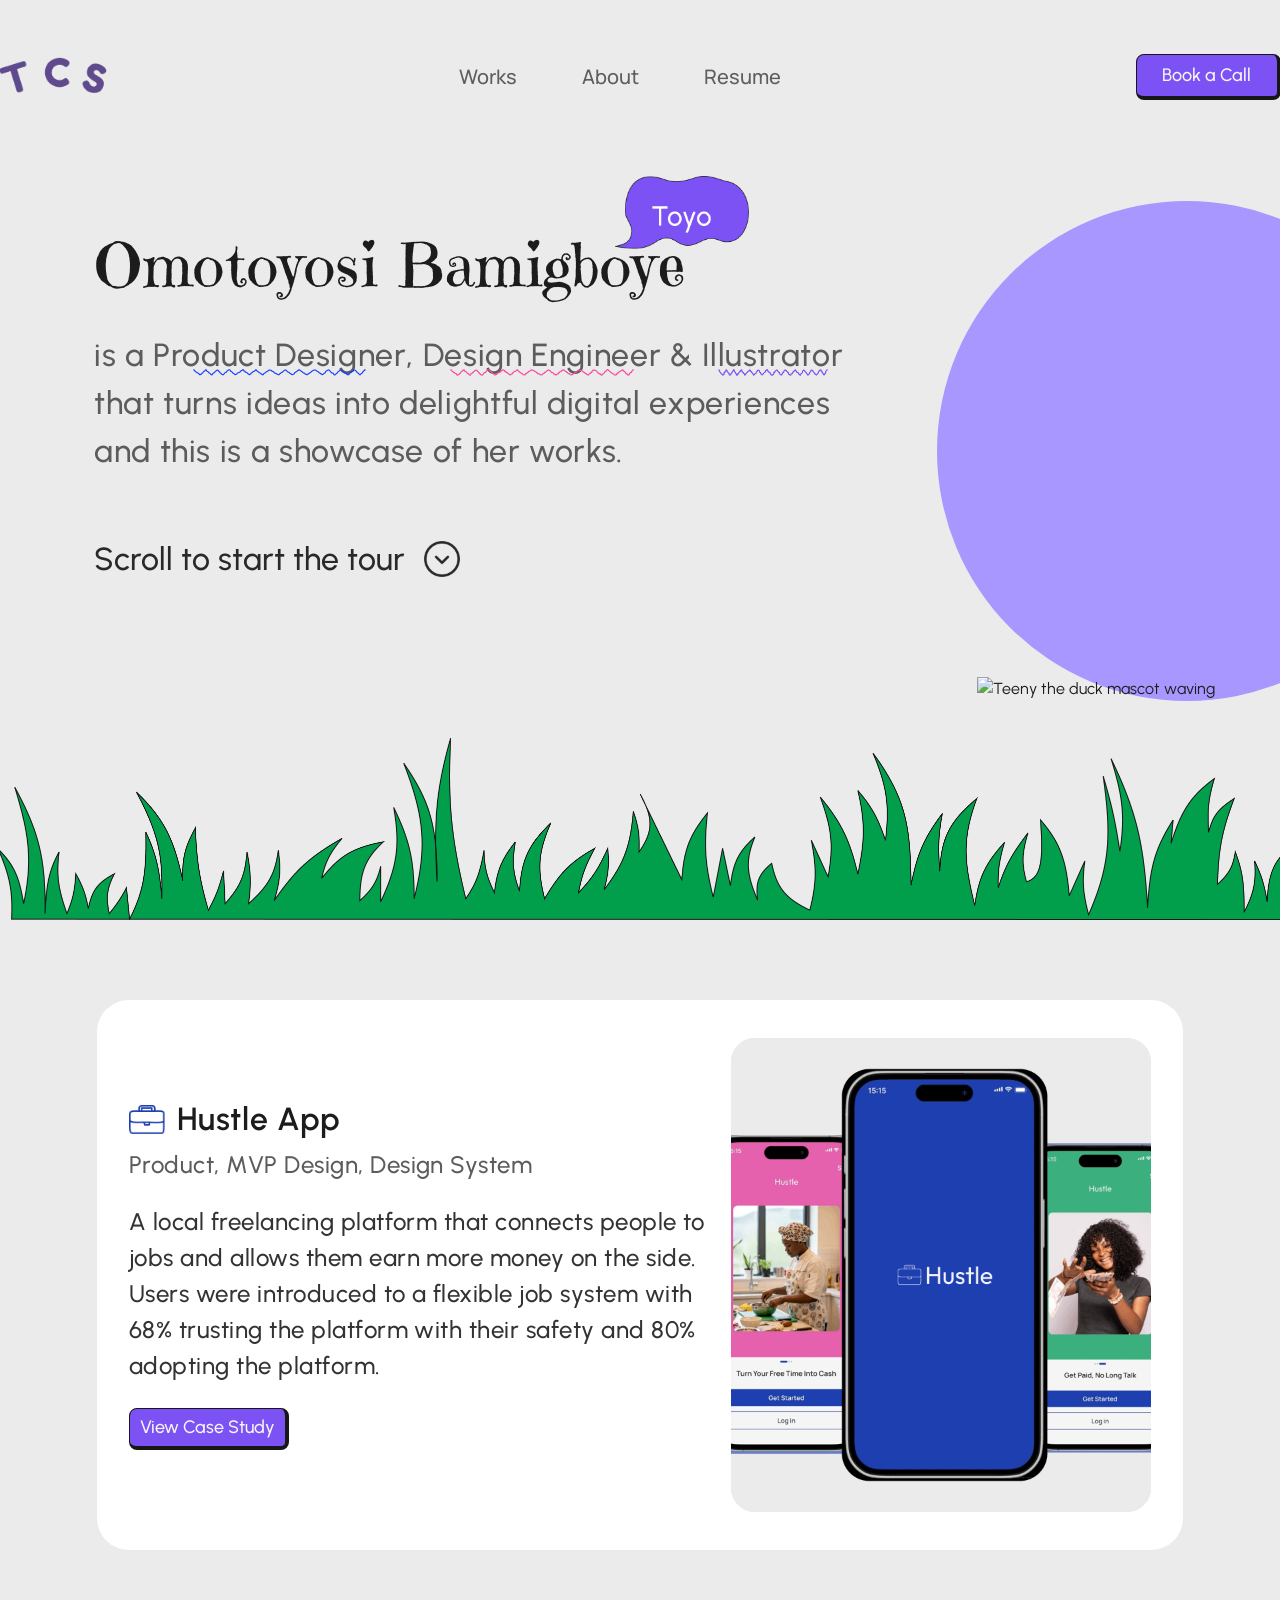
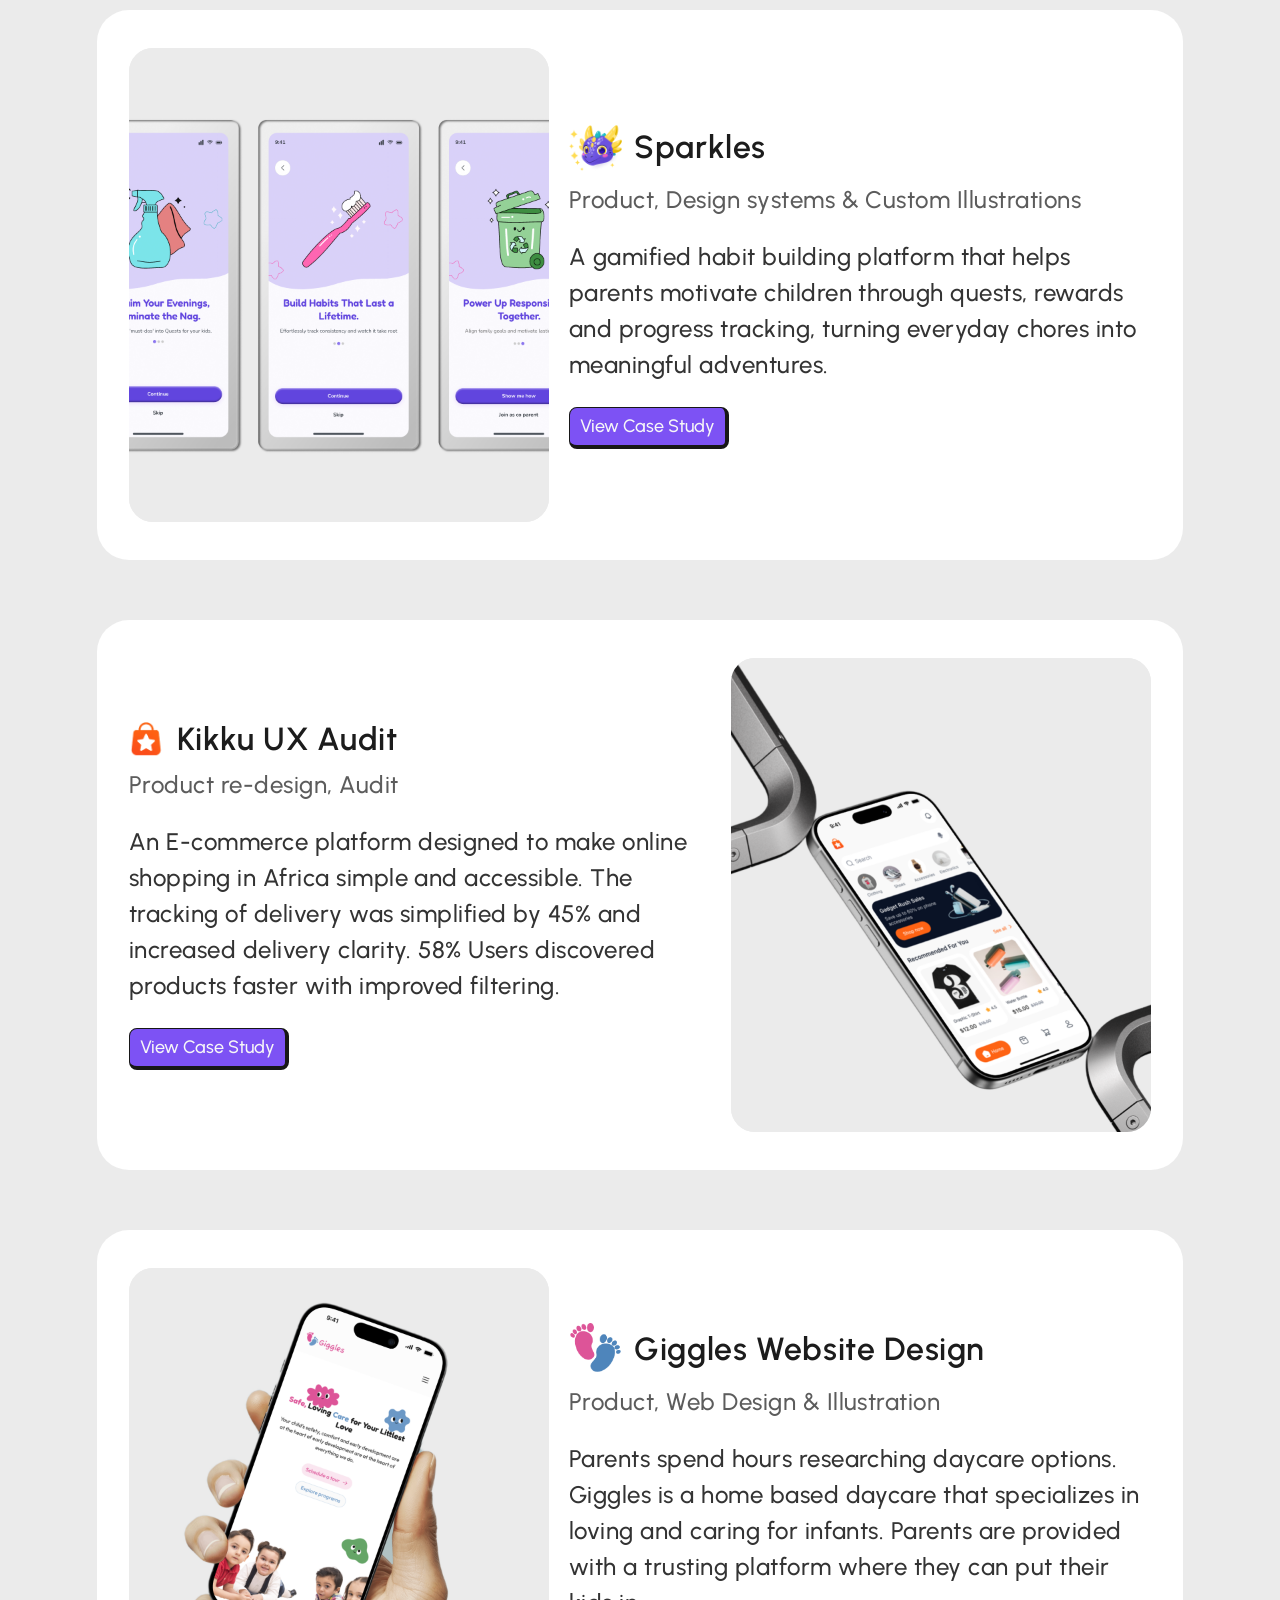
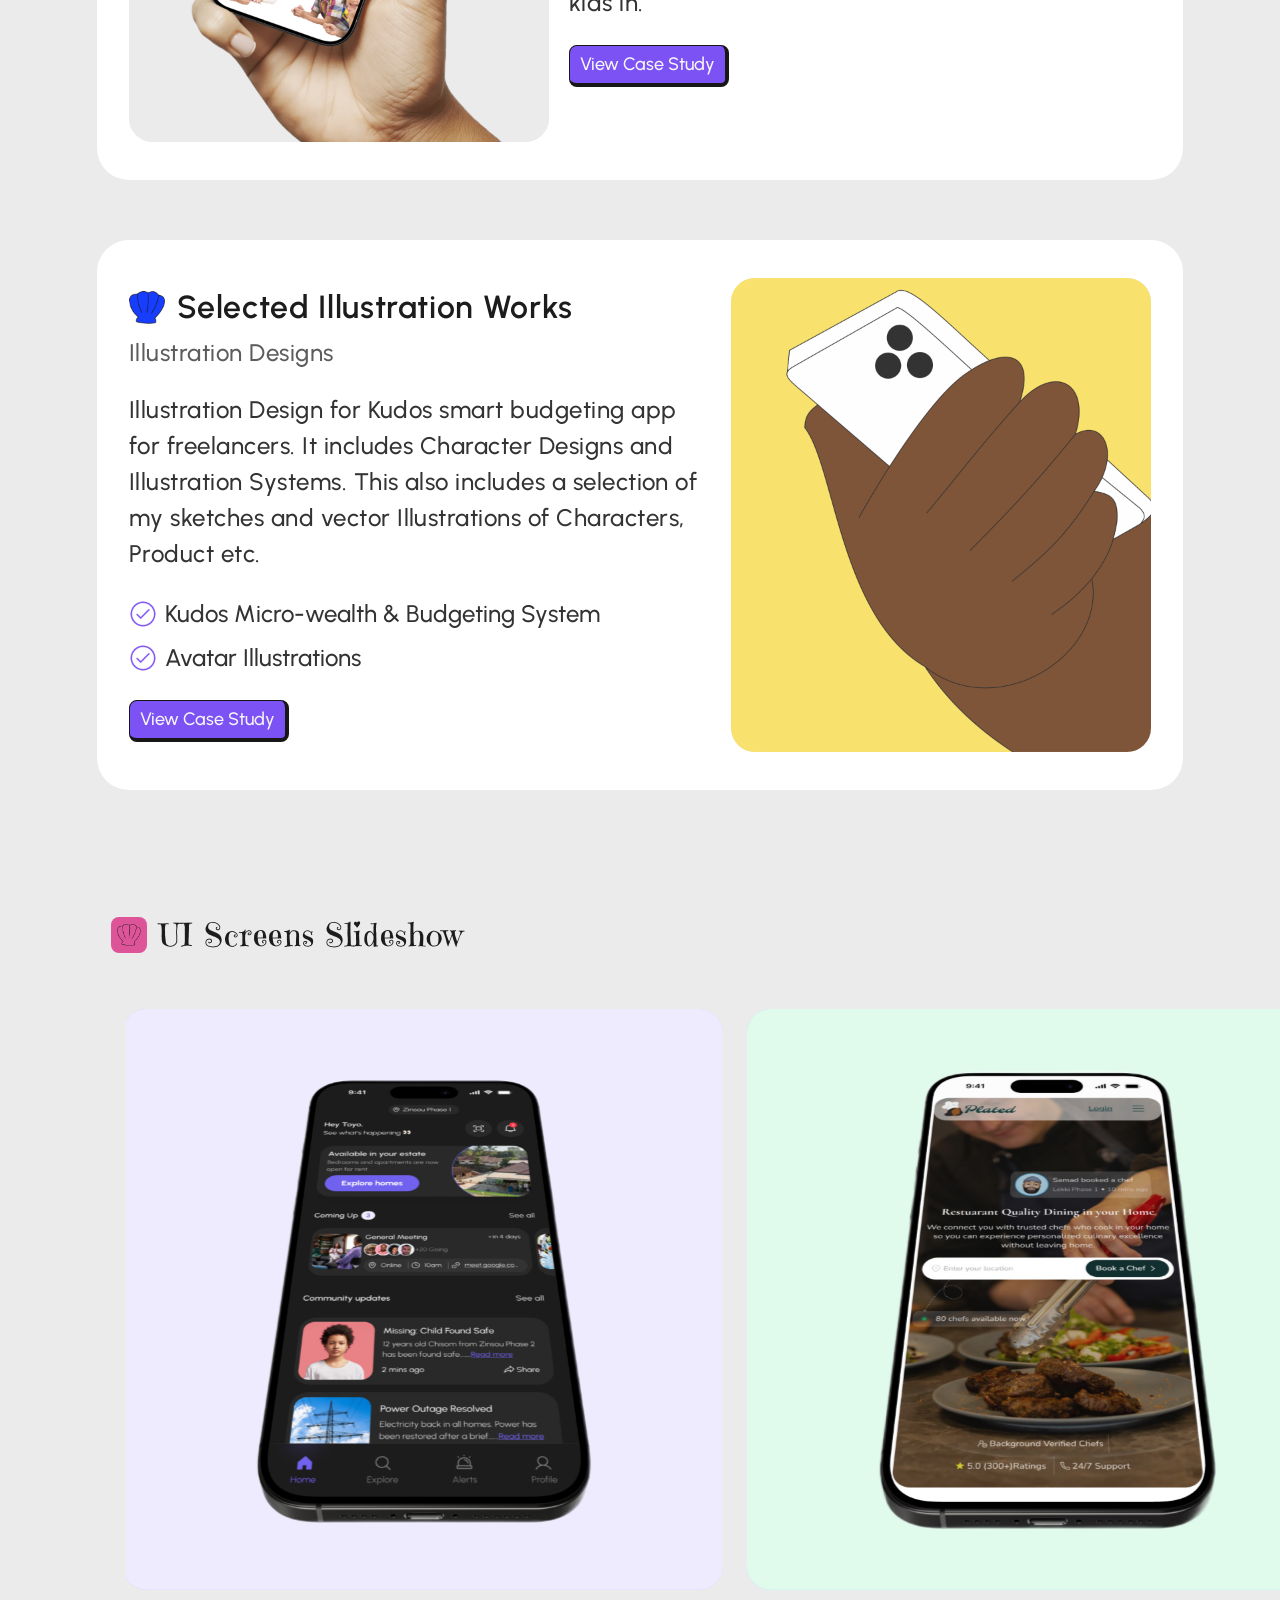
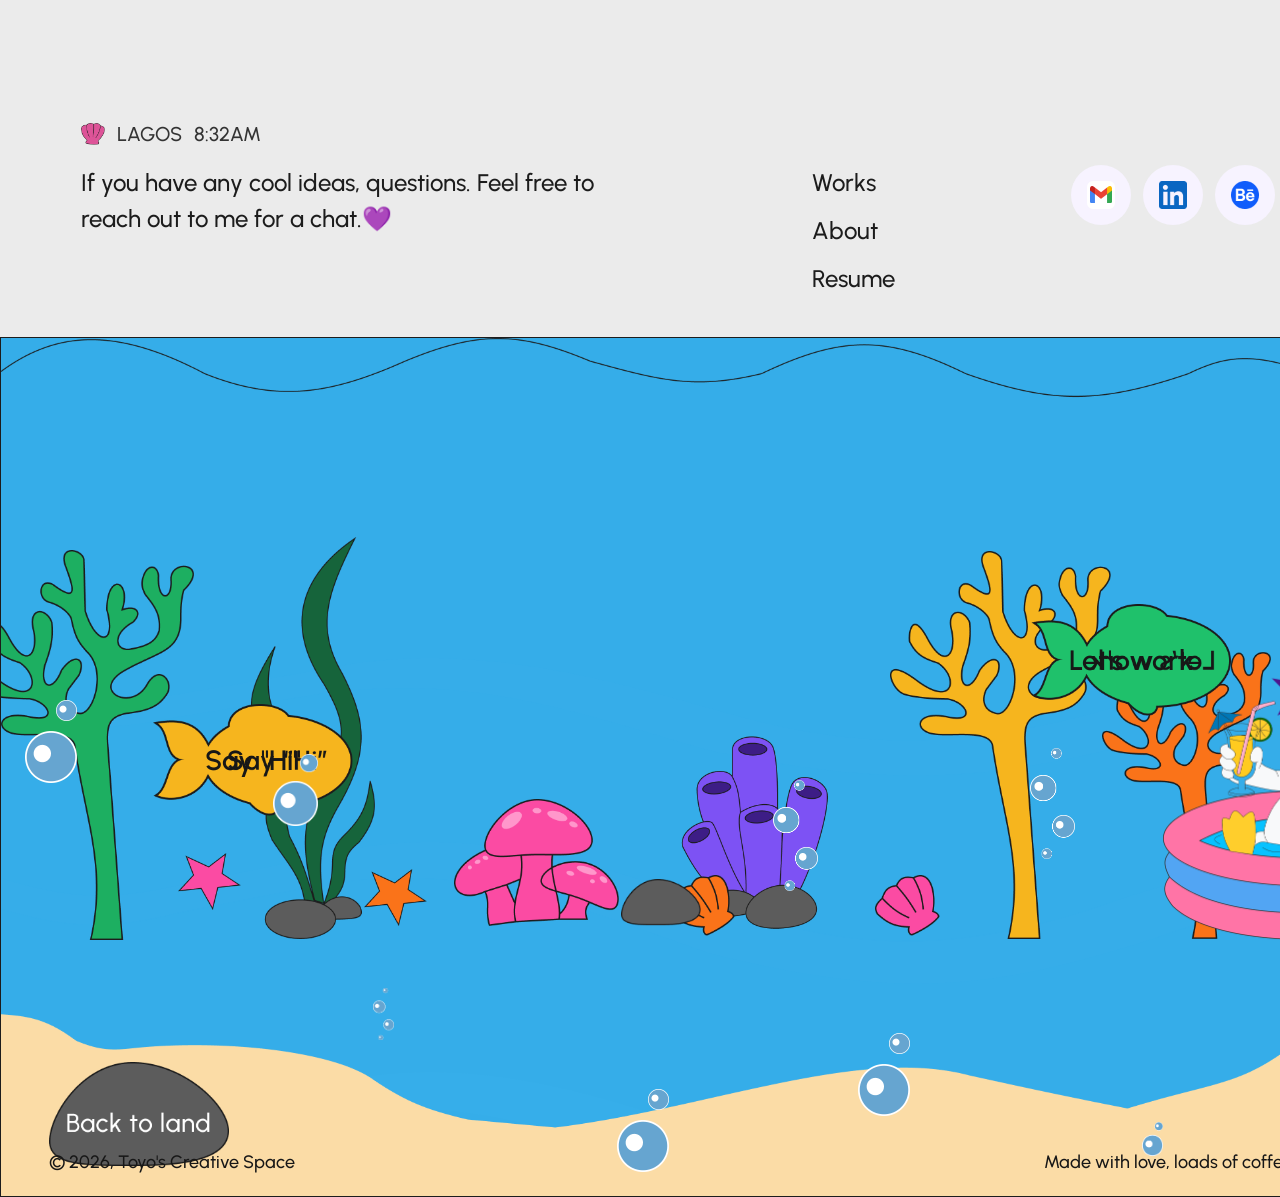
==== index.html @ c3273d85 "first commit" ====
<!DOCTYPE html>
<html lang="en">
<head>
  <meta charset="UTF-8">
  <meta name="viewport" content="width=device-width, initial-scale=1.0">
  <meta name="description" content="Toyo's Creative Space — Portfolio of Omotoyosi Bamigboye, a Product Designer, Design Engineer & Illustrator.">
  <title>Toyo's Creative Space — Portfolio</title>
  <link rel="stylesheet" href="css/global.css">
  <link rel="stylesheet" href="css/style.css">
  <link rel="icon" href="favicon.ico" type="image/x-icon">
</head>
<body>

  <!-- Skip Link -->
  <a href="#main-content" class="skip-link">Skip to main content</a>

  <!-- Mobile Menu Overlay -->
  <div class="mobile-menu" id="mobile-menu" role="dialog" aria-modal="true" aria-label="Navigation menu">
    <a href="index.html" class="mobile-menu__link">Works</a>
    <a href="about.html" class="mobile-menu__link">About</a>
    <a href="#" class="mobile-menu__link">Resume</a>
    <a href="#" class="mobile-menu__btn" target="_blank" rel="noopener noreferrer" aria-label="Book a call (opens in new tab)">Book a Call</a>
  </div>

  <!-- Navigation -->
  <header>
    <nav class="nav" aria-label="Main navigation">
      <a href="index.html" class="nav__logo"><img src="portfolio-design-images/tcs-logo.png" alt="Toyo's Creative Space home"></a>
      <div class="nav__links">
        <a href="index.html" class="nav__link">Works</a>
        <a href="about.html" class="nav__link">About</a>
        <a href="#" class="nav__link">Resume</a>
      </div>
      <div class="nav__actions">
        <a href="#" class="nav__btn" target="_blank" rel="noopener noreferrer" aria-label="Book a call (opens in new tab)">Book a Call</a>
        <button class="nav__hamburger" aria-expanded="false" aria-controls="mobile-menu" aria-label="Open navigation menu">
          <span class="nav__hamburger-line"></span>
          <span class="nav__hamburger-line"></span>
          <span class="nav__hamburger-line"></span>
        </button>
      </div>
    </nav>
  </header>

  <!-- Main Content -->
  <main id="main-content">

    <!-- HERO SECTION -->
    <section class="hero" aria-label="Hero introduction">
      <div class="hero__content">
        <h1 class="hero__name">
          Omotoyosi Bamigboye
          <div class="hero__speech-bubble" aria-hidden="true">
            <img src="portfolio-design-images/speech bubble.png" alt="" class="hero__speech-img">
          </div>
        </h1>
        <p class="hero__description">
          is a <span class="underline-blue">Product Designer<img src="portfolio-design-images/blue wiggle highlight.png" alt="" aria-hidden="true" class="wiggle-img"></span>, <span class="underline-pink">Design Engineer<img src="portfolio-design-images/pink wiggle highlight.png" alt="" aria-hidden="true" class="wiggle-img"></span> &amp; <span class="underline-purple">Illustrator<img src="portfolio-design-images/purple wiggle highlight.png" alt="" aria-hidden="true" class="wiggle-img"></span> that turns ideas into delightful digital experiences and this is a showcase of her works.
        </p>
        <!-- Scroll indicator -->
        <a href="#projects" class="scroll-indicator" aria-label="Scroll to projects">
          Scroll to start the tour
          <img src="icons/arrow-circle-down.png" alt="" aria-hidden="true" class="scroll-arrow">
        </a>
      </div>

      <!-- Teeny Hero Image -->
      <div class="hero-image">
        <img src="portfolio-design-images/Teeny's hero image.svg" alt="Teeny the duck mascot waving">
      </div>

      <!-- Grass Strip -->
      <div class="hero__grass">
        <img src="portfolio-design-images/grass in hero.png" alt="" aria-hidden="true" class="hero__grass-img">
      </div>
    </section>

    <!-- PROJECT CARDS SECTION -->
    <section id="projects" class="projects" aria-label="Featured projects">

      <!-- CARD 1 — Hustle App (Text Left, Image Right) -->
      <article class="project-card">
        <div class="project-card__text">
          <div class="project-card__title-row">
            <div class="project-card__icon" aria-hidden="true">
              <img src="icons/hustle logo.png" alt="" class="project-card__icon-img">
            </div>
            <h2 class="project-card__title">Hustle App</h2>
          </div>
          <p class="project-card__category">Product, MVP Design, Design System</p>
          <p class="project-card__description">A local freelancing platform that connects people to jobs and allows them earn more money on the side. Users were introduced to a flexible job system with 68% trusting the platform with their safety and 80% adopting the platform.</p>
          <a href="hustle.html" class="project-card__btn">View Case Study</a>
        </div>
        <div class="project-card__image">
          <img src="portfolio-design-images/hustle mockup.png" alt="Hustle App project mockup">
        </div>
      </article>

      <!-- CARD 2 — Sparkles (Image Left, Text Right) -->
      <article class="project-card project-card--reverse">
        <div class="project-card__text">
          <div class="project-card__title-row">
            <div class="project-card__icon" aria-hidden="true" style="width:53px;height:53px;">
              <img src="icons/sparkles logo.png" alt="" class="project-card__icon-img">
            </div>
            <h2 class="project-card__title">Sparkles</h2>
          </div>
          <p class="project-card__category">Product, Design systems &amp; Custom Illustrations</p>
          <p class="project-card__description">A gamified habit building platform that helps parents motivate children through quests, rewards and progress tracking, turning everyday chores into meaningful adventures.</p>
          <a href="sparkles.html" class="project-card__btn">View Case Study</a>
        </div>
        <div class="project-card__image">
          <img src="portfolio-design-images/sparkles mockup.png" alt="Sparkles project mockup">
        </div>
      </article>

      <!-- CARD 3 — Kikku UX Audit (Text Left, Image Right) -->
      <article class="project-card">
        <div class="project-card__text">
          <div class="project-card__title-row">
            <div class="project-card__icon" aria-hidden="true">
              <img src="icons/kikku logo.png" alt="" class="project-card__icon-img">
            </div>
            <h2 class="project-card__title">Kikku UX Audit</h2>
          </div>
          <p class="project-card__category">Product re-design, Audit</p>
          <p class="project-card__description">An E-commerce platform designed to make online shopping in Africa simple and accessible. The tracking of delivery was simplified by 45% and increased delivery clarity. 58% Users discovered products faster with improved filtering.</p>
          <a href="kikku.html" class="project-card__btn">View Case Study</a>
        </div>
        <div class="project-card__image">
          <img src="portfolio-design-images/Kikku mockup.png" alt="Kikku UX Audit project mockup">
        </div>
      </article>

      <!-- CARD 4 — Giggles Website Design (Image Left, Text Right) -->
      <article class="project-card project-card--reverse">
        <div class="project-card__text">
          <div class="project-card__title-row">
            <div class="project-card__icon" aria-hidden="true" style="width:53px;height:53px;">
              <img src="icons/giggles logo.png" alt="" class="project-card__icon-img">
            </div>
            <h2 class="project-card__title">Giggles Website Design</h2>
          </div>
          <p class="project-card__category">Product, Web Design &amp; Illustration</p>
          <p class="project-card__description">Parents spend hours researching daycare options. Giggles is a home based daycare that specializes in loving and caring for infants. Parents are provided with a trusting platform where they can put their kids in.</p>
          <a href="giggles.html" class="project-card__btn">View Case Study</a>
        </div>
        <div class="project-card__image">
          <img src="portfolio-design-images/giggles mockup.png" alt="Giggles Website Design mockup">
        </div>
      </article>

      <!-- CARD 5 — Selected Illustration Works (Text Left, Image Right) -->
      <article class="project-card">
        <div class="project-card__text">
          <div class="project-card__title-row">
            <div class="project-card__icon" aria-hidden="true">
              <img src="icons/selected illustration logo.png" alt="" class="project-card__icon-img">
            </div>
            <h2 class="project-card__title">Selected Illustration Works</h2>
          </div>
          <p class="project-card__category">Illustration Designs</p>
          <p class="project-card__description">Illustration Design for Kudos smart budgeting app for freelancers. It includes Character Designs and Illustration Systems. This also includes a selection of my sketches and vector Illustrations of Characters, Product etc.</p>
          <div class="project-card__metrics">
            <span class="project-card__metric"><img src="icons/check-circle.png" alt="" class="project-card__check-icon"> Kudos Micro-wealth &amp; Budgeting System</span>
            <span class="project-card__metric"><img src="icons/check-circle.png" alt="" class="project-card__check-icon"> Avatar Illustrations</span>
          </div>
          <a href="illustrations.html" class="project-card__btn">View Case Study</a>
        </div>
        <div class="project-card__image">
          <img src="portfolio-design-images/illustration work mockup.png" alt="Selected Illustration Works mockup">
        </div>
      </article>

    </section>

    <!-- SLIDESHOW SECTION -->
    <section class="slideshow" aria-label="UI Screens slideshow">
      <div class="slideshow__header">
        <img src="icons/sea shells.png" alt="" class="slideshow__icon" aria-hidden="true">
        <h2 class="slideshow__title">UI Screens Slideshow</h2>
      </div>
      <div class="slideshow__viewport">
        <div class="slideshow__track">
          <div class="slideshow__slide" style="background:#DCD5FF;">
            <img src="ui slideshow mockups/first slide.png" alt="UI screen design 1">
          </div>
          <div class="slideshow__slide" style="background:#C0EAFF;">
            <img src="ui slideshow mockups/second slide.png" alt="UI screen design 2">
          </div>
          <div class="slideshow__slide" style="background:#D5F1FF;">
            <img src="ui slideshow mockups/third slide.png" alt="UI screen design 3">
          </div>
          <div class="slideshow__slide" style="background:#FFD5EA;">
            <img src="ui slideshow mockups/fourth slide.png" alt="UI screen design 4">
          </div>
          <div class="slideshow__slide" style="background:#FFEFCC;">
            <img src="ui slideshow mockups/fifth slide.png" alt="UI screen design 5">
          </div>
          <div class="slideshow__slide" style="background:#E8F5E9;">
            <img src="ui slideshow mockups/sixth slide.png" alt="UI screen design 6">
          </div>
          <div class="slideshow__slide" style="background:#FFF3E0;">
            <img src="ui slideshow mockups/seventh slide.png" alt="UI screen design 7">
          </div>
          <div class="slideshow__slide" style="background:#F3E5F5;">
            <img src="ui slideshow mockups/eigth slide.png" alt="UI screen design 8">
          </div>
          <div class="slideshow__slide" style="background:#E0F7FA;">
            <img src="ui slideshow mockups/ninth slide.png" alt="UI screen design 9">
          </div>
          <div class="slideshow__slide" style="background:#F7F7F7;">
            <img src="ui slideshow mockups/tenth slide.png" alt="UI screen design 10">
          </div>
        </div>
      </div>
    </section>

  </main>

  <!-- FOOTER -->
  <footer class="footer" aria-label="Site footer">

    <!-- PART 1: TOP FOOTER CONTENT -->
    <div class="footer__top">
      <!-- Row 1 — Lagos Time -->
      <div class="footer__row1">
        <img src="icons/sea shells.png" alt="" class="footer__shell-icon">
        <span class="footer__label">LAGOS</span>
        <span class="footer__time" id="lagos-time" aria-live="polite" aria-label="Current time in Lagos, Nigeria"></span>
      </div>

      <!-- Row 2 — Message, Nav, Socials -->
      <div class="footer__row2">
        <div class="footer__message">
          <p>If you have any cool ideas, questions. Feel free to reach out to me for a chat.&#x1F49C;</p>
        </div>
        <nav class="footer__nav" aria-label="Footer navigation">
          <a href="index.html">Works</a>
          <a href="about.html">About</a>
          <a href="#">Resume</a>
        </nav>
        <div class="footer__socials">
          <a href="mailto:omotoyosi2sure@gmail.com" target="_blank" rel="noopener noreferrer" aria-label="Send email to Toyo (opens in new tab)">
            <img src="icons/Gmail.png" alt="">
          </a>
          <a href="https://linkedin.com/in/omotoyosi-bamigboye" target="_blank" rel="noopener noreferrer" aria-label="Visit Toyo on LinkedIn (opens in new tab)">
            <img src="icons/Linkedin.png" alt="">
          </a>
          <a href="https://behance.net/omotoyobamigbo" target="_blank" rel="noopener noreferrer" aria-label="Visit Toyo on Behance (opens in new tab)">
            <img src="icons/Behance.png" alt="">
          </a>
          <a href="https://tiktok.com/@toyoscreativespace" target="_blank" rel="noopener noreferrer" aria-label="Visit Toyo on TikTok (opens in new tab)">
            <img src="icons/Tiktok.png" alt="">
          </a>
          <a href="https://instagram.com/toyoscreativespace" target="_blank" rel="noopener noreferrer" aria-label="Visit Toyo on Instagram (opens in new tab)">
            <img src="icons/Instagram.png" alt="">
          </a>
        </div>
      </div>
    </div>

    <!-- PART 2: UNDERWATER SCENE -->
    <div class="underwater">

      <img src="portfolio-design-images/footer illustrations/blue sea water.png" alt="" class="underwater__water-bg">

      <img src="portfolio-design-images/footer illustrations/waves.png" alt="" class="underwater__wave underwater__wave--1">
      <img src="portfolio-design-images/footer illustrations/waves.png" alt="" class="underwater__wave underwater__wave--2">
      <img src="portfolio-design-images/footer illustrations/waves.png" alt="" class="underwater__wave underwater__wave--3">

      <img src="portfolio-design-images/footer illustrations/sand.png" alt="" class="underwater__sand">

      <img src="portfolio-design-images/footer illustrations/green-coral.png" alt="" class="underwater__seaweed-green">
      <img src="portfolio-design-images/footer illustrations/dark green seaweed.png" alt="" class="underwater__seaweed-dark">

      <img src="portfolio-design-images/footer illustrations/yellow coral.png" alt="" class="underwater__coral-yellow">
      <img src="portfolio-design-images/footer illustrations/orange coral.png" alt="" class="underwater__coral-orange">
      <img src="portfolio-design-images/footer illustrations/dark green seaweed.png" alt="" class="underwater__seaweed-right">

      <img src="portfolio-design-images/footer illustrations/purple tube coral.png" alt="" class="underwater__coral-purple">
      <img src="portfolio-design-images/footer illustrations/pink mushrooms.png" alt="" class="underwater__mushroom-pink">
      <img src="portfolio-design-images/footer illustrations/purple mushrooms.png" alt="" class="underwater__mushroom-purple">

      <div class="underwater__fish-orange-wrapper">
        <img src="portfolio-design-images/footer illustrations/yellow fish.png" alt="Fish saying Say Hi" class="underwater__fish-orange">
        <span class="underwater__fish-text-orange">Say "Hi"</span>
      </div>

      <div class="underwater__fish-green-wrapper">
        <img src="portfolio-design-images/footer illustrations/green fish.png" alt="Fish saying Let's work" class="underwater__fish-green">
        <span class="underwater__fish-text-green">Let's work</span>
      </div>

      <img src="portfolio-design-images/footer illustrations/pink-star.png" alt="" class="underwater__star-pink">
      <img src="portfolio-design-images/footer illustrations/orange star.png" alt="" class="underwater__star-orange">

      <img src="portfolio-design-images/footer illustrations/orange shells.png" alt="" class="underwater__shell-orange">
      <img src="portfolio-design-images/footer illustrations/pink-shell.png" alt="" class="underwater__shell-pink">
      <img src="portfolio-design-images/footer illustrations/yellow shells.png" alt="" class="underwater__shell-yellow">

      <img src="portfolio-design-images/footer illustrations/rocks.png" alt="" class="underwater__rocks">

      <img src="portfolio-design-images/footer illustrations/bubbles.png" alt="" class="underwater__bubble" style="width:52px;left:24px;top:362px;">
      <img src="portfolio-design-images/footer illustrations/bubbles.png" alt="" class="underwater__bubble" style="width:45px;left:272px;top:416px;">
      <img src="portfolio-design-images/footer illustrations/bubbles (1).png" alt="" class="underwater__bubble" style="width:21px;left:372px;top:650px;">
      <img src="portfolio-design-images/footer illustrations/bubbles.png" alt="" class="underwater__bubble" style="width:52px;left:616px;top:751px;">
      <img src="portfolio-design-images/footer illustrations/bubbles (1).png" alt="" class="underwater__bubble" style="width:45px;left:772px;top:442px;">
      <img src="portfolio-design-images/footer illustrations/bubbles.png" alt="" class="underwater__bubble" style="width:52px;left:857px;top:695px;">
      <img src="portfolio-design-images/footer illustrations/bubbles (1).png" alt="" class="underwater__bubble" style="width:45px;left:1029px;top:410px;">
      <img src="portfolio-design-images/footer illustrations/bubbles.png" alt="" class="underwater__bubble" style="width:21px;left:1141px;top:784px;">
      <img src="portfolio-design-images/footer illustrations/bubbles (1).png" alt="" class="underwater__bubble" style="width:52px;left:1271px;top:484px;">

      <img src="portfolio-design-images/teeny in floater.png" alt="Teeny relaxing in pool float" class="underwater__teeny">

      <a href="#" class="underwater__back-to-land" onclick="scrollToTop();return false;" role="button" aria-label="Scroll back to top">
        <img src="portfolio-design-images/footer illustrations/back to land rock.png" alt="Back to land">
      </a>

      <div class="underwater__bottom-bar">
        <span>&copy; 2026, Toyo's Creative Space</span>
        <span>Made with love, loads of coffee and viju choco. &#x1F49C;&#x1F36B;</span>
      </div>

    </div>

  </footer>

  <!-- Scripts -->
  <script src="js/main.js"></script>
  <script src="js/slideshow.js"></script>
</body>
</html>
---- css/global.css ----
@import url('https://fonts.googleapis.com/css2?family=Emilys+Candy&family=Urbanist:wght@400;500;600;700&family=Manrope:wght@500&display=swap');
@import url('variables.css');

*,
*::before,
*::after {
  margin: 0;
  padding: 0;
  box-sizing: border-box;
}

html {
  scroll-behavior: smooth;
}

body {
  font-family: var(--font-family-primary);
  background: var(--color-page-bg);
  color: var(--color-text-primary);
  line-height: 1.5;
  -webkit-font-smoothing: antialiased;
  -moz-osx-font-smoothing: grayscale;
}

img {
  display: block;
  max-width: 100%;
}

a {
  text-decoration: none;
  color: inherit;
}

ul {
  list-style: none;
}

button {
  cursor: pointer;
  border: none;
  background: none;
  font-family: inherit;
}

.skip-link {
  position: absolute;
  top: -100%;
  left: 0;
  background: var(--color-primary);
  color: var(--color-text-on-primary);
  padding: var(--spacing-xs) var(--spacing-m);
  z-index: 10000;
  font-family: var(--font-family-primary);
  font-weight: var(--font-weight-medium);
}

.skip-link:focus {
  top: 0;
}

:focus-visible {
  outline: 2px solid var(--color-primary);
  outline-offset: 2px;
}

@media (prefers-reduced-motion: reduce) {
  *,
  *::before,
  *::after {
    animation-duration: 0.01ms !important;
    animation-iteration-count: 1 !important;
    transition-duration: 0.01ms !important;
    scroll-behavior: auto !important;
  }
}
---- css/style.css ----
/* ========================================
   NAVIGATION
   ======================================== */

.nav {
  width: 1322px;
  height: 74px;
  position: fixed;
  top: 40px;
  left: calc(50% - 1322px / 2);
  display: flex;
  justify-content: space-between;
  align-items: center;
  z-index: 1000;
  transition: background var(--duration-normal) var(--ease-default), box-shadow var(--duration-normal) var(--ease-default);
  padding: 0 20px;
  border-radius: var(--radius-sm);
}

.nav--scrolled {
  background: rgba(255, 255, 255, 0.95);
  backdrop-filter: blur(10px);
  -webkit-backdrop-filter: blur(10px);
  box-shadow: var(--shadow-sm);
}

.nav__logo {
  display: flex;
  align-items: center;
  align-self: center;
}

.nav__logo img {
  height: 40px;
  width: auto;
}

.nav__links {
  display: flex;
  gap: 65px;
  width: 329px;
  height: 27px;
  align-items: center;
}

.nav__link {
  font-family: var(--font-family-nav);
  font-weight: 500;
  font-size: 20px;
  color: var(--color-text-link);
  transition: color var(--duration-fast) var(--ease-default);
}

.nav__link:hover {
  color: var(--color-primary);
}

.nav__actions {
  display: flex;
  align-items: center;
}

.nav__btn {
  display: flex;
  justify-content: center;
  align-items: center;
  text-align: center;
  width: 145px;
  height: 46px;
  background: var(--color-primary);
  border-width: 0.5px 4px 4px 0.5px;
  border-style: solid;
  border-color: var(--color-border);
  border-radius: var(--radius-sm);
  padding: 12px 16px;
  font-family: var(--font-family-primary);
  font-weight: var(--font-weight-medium);
  font-size: 18px;
  color: var(--color-text-inverse);
  transition: background var(--duration-fast) var(--ease-default);
}

.nav__btn:hover {
  background: var(--color-primary-dark);
}

.nav__hamburger {
  display: none;
  width: 44px;
  height: 44px;
  flex-direction: column;
  justify-content: center;
  align-items: center;
  gap: 5px;
}

.nav__hamburger-line {
  width: 24px;
  height: 2px;
  background: var(--color-text-primary);
  transition: transform var(--duration-normal) var(--ease-default), opacity var(--duration-normal) var(--ease-default);
}

.nav__hamburger.active .nav__hamburger-line:nth-child(1) {
  transform: rotate(45deg) translate(5px, 5px);
}

.nav__hamburger.active .nav__hamburger-line:nth-child(2) {
  opacity: 0;
}

.nav__hamburger.active .nav__hamburger-line:nth-child(3) {
  transform: rotate(-45deg) translate(5px, -5px);
}

.mobile-menu {
  display: none;
  position: fixed;
  top: 0;
  left: 0;
  width: 100%;
  height: 100%;
  background: var(--color-page-bg);
  z-index: 999;
  flex-direction: column;
  justify-content: center;
  align-items: center;
  gap: var(--spacing-xl);
}

.mobile-menu.open {
  display: flex;
}

.mobile-menu__link {
  font-family: var(--font-family-primary);
  font-weight: var(--font-weight-medium);
  font-size: 24px;
  color: var(--color-text-primary);
}

.mobile-menu__btn {
  width: 200px;
  height: 56px;
  background: var(--color-primary);
  border-radius: var(--radius-sm);
  font-family: var(--font-family-primary);
  font-weight: var(--font-weight-medium);
  font-size: 20px;
  color: var(--color-text-inverse);
  display: flex;
  align-items: center;
  justify-content: center;
}

/* ========================================
   HERO
   ======================================== */

.hero {
  width: 1512px;
  height: 920px;
  background: var(--color-page-bg);
  flex: none;
  order: 0;
  align-self: stretch;
  flex-grow: 0;
  position: relative;
  margin: 0 auto;
}

.hero__content {
  width: 762px;
  position: relative;
  left: 94px;
  top: 221px;
  display: flex;
  flex-direction: column;
  gap: 20px;
}

.hero__name {
  font-family: var(--font-family-display);
  font-weight: 400;
  font-size: 60px;
  line-height: 150%;
  letter-spacing: 0.02em;
  color: var(--color-text-primary);
  display: inline-block;
  position: relative;
}

.hero__description {
  font-family: var(--font-family-primary);
  font-weight: var(--font-weight-medium);
  font-size: 32px;
  line-height: 150%;
  letter-spacing: 0.02em;
  color: var(--color-text-secondary);
  width: 762px;
  position: relative;
}

.underline-blue,
.underline-pink,
.underline-purple {
  position: relative;
  display: inline;
}

.wiggle-img {
  position: absolute;
  left: 0;
  bottom: -2px;
  width: 100%;
  height: 7px;
  object-fit: contain;
}

.hero__speech-bubble {
  position: absolute;
  left: 520px;
  top: -45px;
  width: 136.11px;
  height: 72.97px;
  overflow: hidden;
}

.hero__speech-img {
  width: 100%;
  height: 100%;
  object-fit: contain;
}

.scroll-indicator {
  cursor: pointer;
  text-decoration: none;
  color: #292929;
  font-family: 'Urbanist', sans-serif;
  font-weight: 500;
  font-size: 32px;
  display: flex;
  align-items: center;
  gap: 17px;
  margin-top: 40px;
}

.scroll-arrow {
  width: 40px;
  height: 40px;
  object-fit: contain;
}

.hero-image {
  position: absolute;
  left: 937px;
  top: 201px;
  width: 500px;
  height: 500px;
  background: #A897FF;
  border-radius: 1000px;
  overflow: visible;
}

.hero-image img {
  position: absolute;
  width: 420px;
  height: auto;
  bottom: 0;
  left: 50%;
  transform: translateX(-50%);
  object-fit: contain;
}

.hero__grass {
  position: absolute;
  width: 1514px;
  height: 182px;
  left: -1px;
  top: 738px;
}

.hero__grass-img {
  width: 100%;
  height: 100%;
  object-fit: cover;
}

/* ========================================
   PROJECT CARDS
   ======================================== */

.projects {
  background: var(--color-page-bg);
  padding: 80px 97px;
  display: flex;
  flex-direction: column;
  gap: 60px;
}

.project-card {
  width: 100%;
  max-width: 1315px;
  height: 550px;
  background: var(--color-white);
  border-radius: var(--radius-xl, 32px);
  padding: 16px 32px;
  display: flex;
  flex-direction: row;
  justify-content: space-between;
  align-items: center;
  gap: 20px;
  margin: 0 auto;
}

.project-card__text {
  width: 621px;
  display: flex;
  flex-direction: column;
  gap: 0;
}

.project-card__title-row {
  display: flex;
  align-items: center;
  gap: 12px;
}

.project-card__title {
  font-family: var(--font-family-primary);
  font-weight: var(--font-weight-semibold);
  font-size: 32px;
  line-height: 120%;
  letter-spacing: 0.02em;
  color: var(--color-text-primary);
}

.project-card__category {
  margin-top: 12px;
  font-family: var(--font-family-primary);
  font-weight: var(--font-weight-medium);
  font-size: 24px;
  line-height: 120%;
  letter-spacing: 0.02em;
  color: var(--color-text-secondary);
}

.project-card__description {
  margin-top: 24px;
  width: 582px;
  font-family: var(--font-family-primary);
  font-weight: var(--font-weight-medium);
  font-size: 24px;
  line-height: 150%;
  letter-spacing: 0.02em;
  color: var(--color-text-description);
}

.project-card__metrics {
  margin-top: 24px;
  display: flex;
  flex-direction: column;
  gap: 8px;
}

.project-card__metric {
  display: flex;
  align-items: center;
  gap: 8px;
  font-family: var(--font-family-primary);
  font-weight: var(--font-weight-medium);
  font-size: 24px;
  color: var(--color-text-description);
}

.project-card__check {
  color: var(--color-primary);
  font-weight: var(--font-weight-bold);
}

.project-card__check-icon {
  width: 28px;
  height: 28px;
  object-fit: contain;
  flex-shrink: 0;
}

.project-card__btn {
  margin-top: 24px;
  width: 160px;
  height: 42px;
  background: var(--color-primary);
  border-width: 0.5px 4px 4px 0.5px;
  border-style: solid;
  border-color: var(--color-border);
  border-radius: var(--radius-sm);
  padding: 10px;
  font-family: var(--font-family-primary);
  font-weight: var(--font-weight-medium);
  font-size: 18px;
  color: var(--color-text-inverse);
  display: flex;
  align-items: center;
  justify-content: center;
  transition: background var(--duration-fast) var(--ease-default);
}

.project-card__btn:hover {
  background: var(--color-primary-dark);
}

.project-card__btn:active {
  transform: scale(0.96);
}

.project-card__image {
  width: 584px;
  height: 474px;
  background: var(--color-page-bg);
  border-radius: var(--radius-card);
  overflow: hidden;
  display: flex;
  align-items: center;
  justify-content: center;
}

.project-card__image img {
  width: 100%;
  height: 100%;
  object-fit: cover;
}

.project-card__icon {
  width: 35.57px;
  height: 35.57px;
  flex-shrink: 0;
  display: flex;
  align-items: center;
  justify-content: center;
  overflow: hidden;
}

.project-card__icon-img {
  width: 100%;
  height: 100%;
  object-fit: contain;
}

.project-card--reverse {
  flex-direction: row-reverse;
}

/* ========================================
   SLIDESHOW
   ======================================== */

.slideshow {
  width: 1512px;
  height: 809px;
  background: var(--color-page-bg);
  position: relative;
  margin: 0 auto;
  overflow: hidden;
}

.slideshow__header {
  position: absolute;
  left: 111px;
  top: 41px;
  display: flex;
  align-items: center;
  gap: 12px;
}

.slideshow__icon {
  width: 36px;
  height: 36px;
  object-fit: contain;
  background: var(--color-shell-pink);
  border-radius: 8px;
  padding: 6px;
}

.slideshow__title {
  font-family: var(--font-family-display);
  font-weight: 400;
  font-size: 32px;
  line-height: 150%;
  letter-spacing: 0.02em;
  color: var(--color-text-primary);
}

.slideshow__viewport {
  position: absolute;
  width: 1386px;
  height: 581px;
  left: 126px;
  top: 139px;
  overflow: hidden;
}

.slideshow__track {
  display: flex;
  flex-direction: row;
  gap: 24px;
  width: max-content;
  will-change: transform;
}

.slideshow__slide {
  width: 600px;
  height: 581px;
  border-radius: var(--radius-card);
  flex-shrink: 0;
  overflow: hidden;
}

.slideshow__slide img {
  width: 100%;
  height: 100%;
  object-fit: cover;
}

/* ========================================
   FOOTER
   ======================================== */

.footer {
  width: 1512px;
  margin: 0 auto;
  position: relative;
  overflow: hidden;
}

.footer__top {
  background: #EBEBEB;
  padding: 40px 81px;
}

.footer__row1 {
  display: flex;
  align-items: center;
  gap: 12px;
  margin-bottom: 16px;
}

.footer__shell-icon {
  width: 24px;
  height: 24px;
  object-fit: contain;
}

.footer__label {
  font-family: var(--font-family-primary);
  font-weight: var(--font-weight-medium);
  font-size: 20px;
  color: #333333;
}

.footer__time {
  font-family: var(--font-family-primary);
  font-weight: var(--font-weight-medium);
  font-size: 20px;
  color: #333333;
}

.footer__row2 {
  display: flex;
  flex-direction: row;
  gap: 176px;
}

.footer__message {
  max-width: 555px;
}

.footer__message p {
  font-family: var(--font-family-primary);
  font-weight: var(--font-weight-medium);
  font-size: 24px;
  line-height: 150%;
  color: #1C1C1C;
}

.footer__nav {
  display: flex;
  flex-direction: column;
  gap: 12px;
}

.footer__nav a {
  font-family: var(--font-family-primary);
  font-weight: var(--font-weight-medium);
  font-size: 24px;
  color: #1C1C1C;
  text-decoration: none;
}

.footer__socials {
  display: flex;
  gap: 12px;
}

.footer__socials a {
  width: 60px;
  height: 60px;
  background: #F7F3FF;
  border: 0.5px 0.5px 4px 0.5px solid #171717;
  border-radius: 100px;
  display: flex;
  align-items: center;
  justify-content: center;
  transition: background 0.3s ease;
}

.footer__socials a img {
  width: 32px;
  height: 32px;
  object-fit: contain;
}

.footer__socials a:hover {
  background: #E8E0FF;
}

/* ========================================
   UNDERWATER SCENE
   ======================================== */

.underwater {
  position: relative;
  width: 100%;
  height: 860px;
  background: #35ADE9;
  border: 1px solid #1C1C1C;
  overflow: hidden;
}

.underwater__water-bg {
  position: absolute;
  width: 100%;
  height: 100%;
  object-fit: cover;
}

.underwater__wave {
  position: absolute;
  left: 0;
  width: 100%;
  opacity: 0.15;
}

.underwater__wave--1 {
  top: 320px;
  height: 118px;
}

.underwater__wave--2 {
  top: 504px;
  height: 142px;
}

.underwater__wave--3 {
  top: 734px;
  height: 143px;
}

.underwater__sand {
  position: absolute;
  bottom: 0;
  width: 100%;
  height: 256px;
  object-fit: cover;
}

/* Seaweed & Coral */

.underwater__seaweed-green {
  position: absolute;
  left: -19px;
  bottom: 256px;
  width: 221px;
  height: 390px;
  object-fit: contain;
}

.underwater__seaweed-dark {
  position: absolute;
  left: 250px;
  bottom: 256px;
  width: 124px;
  height: 404px;
  object-fit: contain;
}

.underwater__coral-yellow {
  position: absolute;
  right: 400px;
  bottom: 256px;
  width: 221px;
  height: 390px;
  object-fit: contain;
}

.underwater__coral-orange {
  position: absolute;
  right: 240px;
  bottom: 256px;
  width: 169px;
  height: 301px;
  object-fit: contain;
}

.underwater__seaweed-right {
  position: absolute;
  right: 60px;
  bottom: 256px;
  width: 124px;
  height: 404px;
  object-fit: contain;
}

.underwater__coral-purple {
  position: absolute;
  left: 50%;
  bottom: 256px;
  transform: translateX(-50%);
  width: 164px;
  height: 213px;
  object-fit: contain;
}

.underwater__mushroom-pink {
  position: absolute;
  left: 453px;
  bottom: 256px;
  width: 165px;
  height: 155px;
  object-fit: contain;
}

.underwater__mushroom-purple {
  position: absolute;
  right: 60px;
  bottom: 256px;
  width: 165px;
  height: 155px;
  object-fit: contain;
}

/* Fish */

.underwater__fish-orange-wrapper {
  position: absolute;
  left: 152px;
  bottom: 380px;
  width: 200px;
  height: auto;
}

.underwater__fish-orange {
  width: 100%;
  height: auto;
  display: block;
}

.underwater__fish-text-orange {
  position: absolute;
  top: 50%;
  left: 50%;
  transform: translate(-50%, -50%);
  font-family: var(--font-family-primary);
  font-weight: var(--font-weight-semibold);
  font-size: 28px;
  color: #171717;
  text-align: center;
  white-space: nowrap;
}

.underwater__fish-green-wrapper {
  position: absolute;
  right: 280px;
  bottom: 480px;
  width: 200px;
  height: auto;
}

.underwater__fish-green {
  width: 100%;
  height: auto;
  display: block;
  transform: scaleX(-1);
}

.underwater__fish-text-green {
  position: absolute;
  top: 50%;
  left: 50%;
  transform: translate(-50%, -50%);
  font-family: var(--font-family-primary);
  font-weight: var(--font-weight-semibold);
  font-size: 28px;
  color: #171717;
  text-align: center;
  white-space: nowrap;
}

/* Stars */

.underwater__star-pink {
  position: absolute;
  left: 177px;
  bottom: 286px;
  width: 63px;
  height: auto;
  object-fit: contain;
}

.underwater__star-orange {
  position: absolute;
  left: 363px;
  bottom: 270px;
  width: 63px;
  height: auto;
  object-fit: contain;
}

/* Shells */

.underwater__shell-orange {
  position: absolute;
  left: 669px;
  bottom: 260px;
  width: 65px;
  height: auto;
  object-fit: contain;
}

.underwater__shell-pink {
  position: absolute;
  left: 874px;
  bottom: 260px;
  width: 65px;
  height: auto;
  object-fit: contain;
}

.underwater__shell-yellow {
  position: absolute;
  right: 230px;
  bottom: 260px;
  width: 65px;
  height: auto;
  object-fit: contain;
}

/* Rocks */

.underwater__rocks {
  position: absolute;
  left: 620px;
  bottom: 270px;
  width: 80px;
  height: auto;
  object-fit: contain;
}

/* Bubbles */

.underwater__bubble {
  position: absolute;
  height: auto;
  object-fit: contain;
  z-index: 3;
}

/* Teeny */

.underwater__teeny {
  position: absolute;
  right: 60px;
  bottom: 256px;
  width: 288px;
  height: auto;
  z-index: 10;
  object-fit: contain;
}

/* Back to Land Rock */

.underwater__back-to-land {
  position: absolute;
  left: 48px;
  bottom: 30px;
  z-index: 10;
  cursor: pointer;
}

.underwater__back-to-land img {
  display: block;
  max-width: 180px;
  height: auto;
}

/* Bottom Bar */

.underwater__bottom-bar {
  position: absolute;
  bottom: 20px;
  left: 0;
  width: 100%;
  display: flex;
  justify-content: space-between;
  padding: 0 48px;
  box-sizing: border-box;
  z-index: 10;
  font-family: var(--font-family-primary);
  font-weight: var(--font-weight-medium);
  font-size: 18px;
  color: #171717;
}

/* ========================================
   RESPONSIVE - TABLET (768px)
   ======================================== */

@media (max-width: 1024px) {
  .nav {
    width: 95%;
    left: 2.5%;
    top: 20px;
  }

  .nav__links {
    display: none;
  }

  .nav__btn {
    display: none;
  }

  .nav__hamburger {
    display: flex;
  }

  .hero {
    width: 100%;
    height: auto;
    min-height: 800px;
  }

  .hero__content {
    width: 90%;
    left: 5%;
    top: 150px;
    position: relative;
  }

  .hero__name {
    width: 100%;
    font-size: 48px;
  }

  .hero__description {
    width: 100%;
    font-size: 24px;
  }

  .hero__speech-bubble {
    left: 410px;
    top: -35px;
  }

  .hero-image {
    position: relative;
    left: auto;
    top: auto;
    width: 350px;
    height: 350px;
    margin: 40px auto 0;
    background: #A897FF;
    border-radius: 50%;
    overflow: visible;
  }

  .hero-image img {
    width: 280px;
    left: 50%;
    transform: translateX(-50%);
  }

  .scroll-indicator {
    font-size: 24px;
    margin-top: 20px;
  }

  .scroll-arrow {
    width: 32px;
    height: 32px;
  }

  .hero__grass {
    width: 100%;
    position: relative;
    top: auto;
    left: auto;
    margin-top: 40px;
  }

  .projects {
    padding: 40px 24px;
    gap: 40px;
  }

  .project-card {
    flex-direction: column;
    height: auto;
    padding: var(--spacing-m);
    width: 100%;
  }

  .project-card--reverse {
    flex-direction: column;
  }

  .project-card__text {
    width: 100%;
  }

  .project-card__description {
    width: 100%;
  }

  .project-card__image {
    width: 100%;
    height: 300px;
  }

  .slideshow {
    width: 100%;
    height: auto;
    padding-bottom: 40px;
  }

  .slideshow__viewport {
    width: 90%;
    left: 5%;
    position: relative;
    top: auto;
    margin-top: 100px;
  }

  .slideshow__slide {
    width: 300px;
    height: 350px;
  }

  .footer {
    width: 100%;
  }

  .footer__top {
    padding: 30px 24px;
  }

  .footer__row2 {
    flex-direction: column;
    gap: 30px;
  }

  .footer__message {
    max-width: 100%;
  }

  .footer__socials {
    justify-content: center;
  }

  .underwater {
    height: 500px;
  }

  .underwater__sand {
    height: 150px;
  }

  .underwater__bottom-bar {
    flex-direction: column;
    gap: 8px;
    padding: 0 24px;
    text-align: center;
  }

  .underwater__teeny {
    width: 180px;
    right: 20px;
    bottom: 256px;
  }

  .underwater__back-to-land {
    left: 24px;
    bottom: 80px;
  }

  .underwater__back-to-land img {
    max-width: 120px;
  }

  .hero__content {
    top: 120px;
  }
}

/* ========================================
   RESPONSIVE - MOBILE (375px)
   ======================================== */

@media (max-width: 768px) {
  .nav {
    top: 16px;
  }

  .hero {
    min-height: 700px;
  }

  .hero__content {
    top: 100px;
    gap: 12px;
  }

  .hero__name {
    font-size: 36px;
    width: 100%;
  }

  .hero__description {
    font-size: 18px;
    width: 100%;
  }

  .hero__speech-bubble {
    left: 310px;
    top: -25px;
    width: 100px;
    height: 55px;
  }

  .hero-image {
    position: relative;
    width: 250px;
    height: 250px;
    margin: 30px auto 0;
    background: #A897FF;
    border-radius: 50%;
    overflow: visible;
  }

  .hero-image img {
    width: 200px;
    left: 50%;
    transform: translateX(-50%);
  }

  .scroll-indicator {
    font-size: 20px;
  }

  .scroll-arrow {
    width: 28px;
    height: 28px;
  }

  .hero__grass {
    height: 120px;
  }

  .projects {
    padding: 24px 16px;
    gap: 24px;
  }

  .project-card {
    padding: var(--spacing-s);
  }

  .project-card__title {
    font-size: 24px;
  }

  .project-card__category {
    font-size: 18px;
  }

  .project-card__description {
    font-size: 16px;
    width: 100%;
  }

  .project-card__image {
    height: 220px;
  }

  .project-card__metric {
    font-size: 14px;
  }

  .slideshow__header {
    left: 24px;
    top: 24px;
  }

  .slideshow__title {
    font-size: 24px;
  }

  .slideshow__viewport {
    margin-top: 80px;
  }

  .slideshow__slide {
    width: 250px;
    height: 300px;
  }

  .footer__top {
    padding: 20px 16px;
  }

  .footer__message p {
    font-size: 18px;
  }

  .footer__nav a {
    font-size: 18px;
  }

  .footer__socials a {
    width: 48px;
    height: 48px;
  }

  .footer__socials a img {
    width: 24px;
    height: 24px;
  }

  .underwater {
    height: 400px;
  }

  .underwater__sand {
    height: 120px;
  }

  .underwater__teeny {
    width: 150px;
    right: 20px;
    bottom: 120px;
  }

  .underwater__back-to-land {
    left: 16px;
    bottom: 70px;
  }

  .underwater__back-to-land img {
    max-width: 100px;
  }

  .underwater__bottom-bar {
    font-size: 14px;
    flex-direction: column;
    gap: 6px;
    padding: 0 16px;
    text-align: center;
  }

  .underwater__bubble {
    display: none;
  }
}
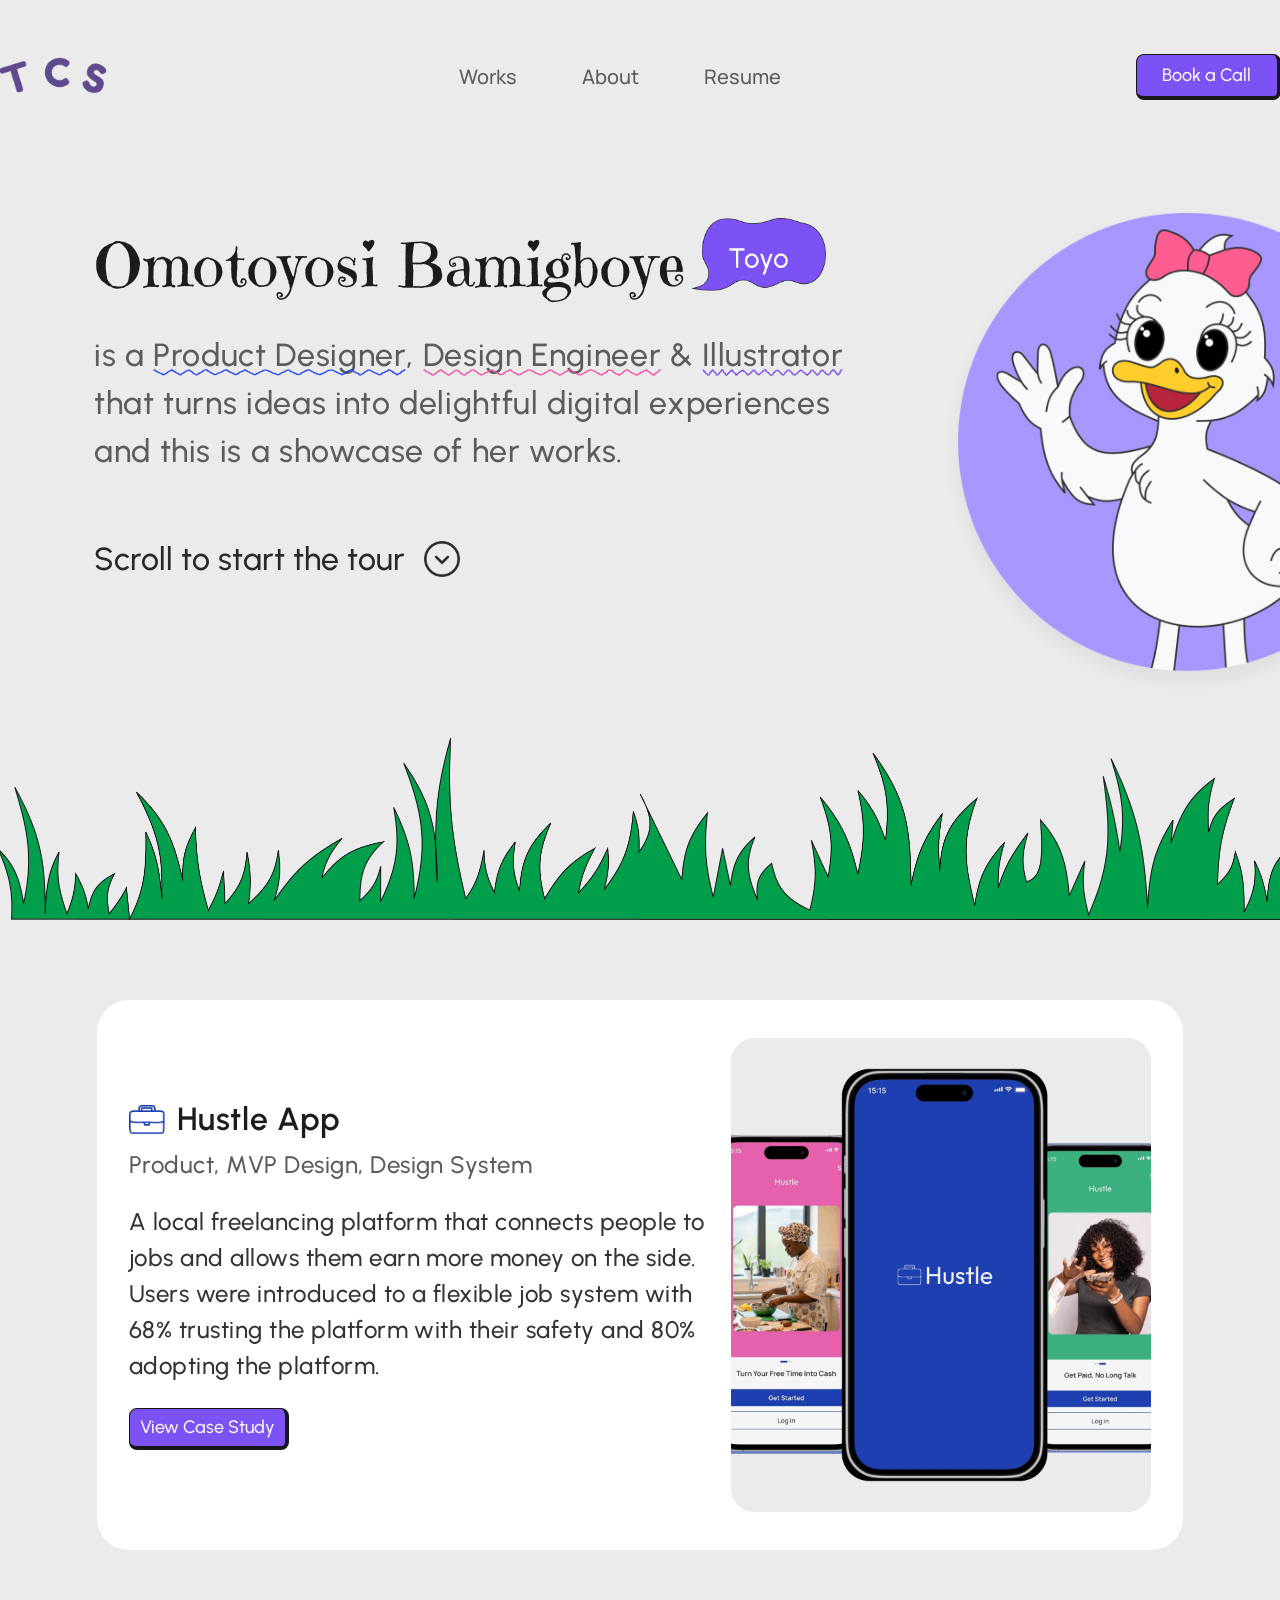
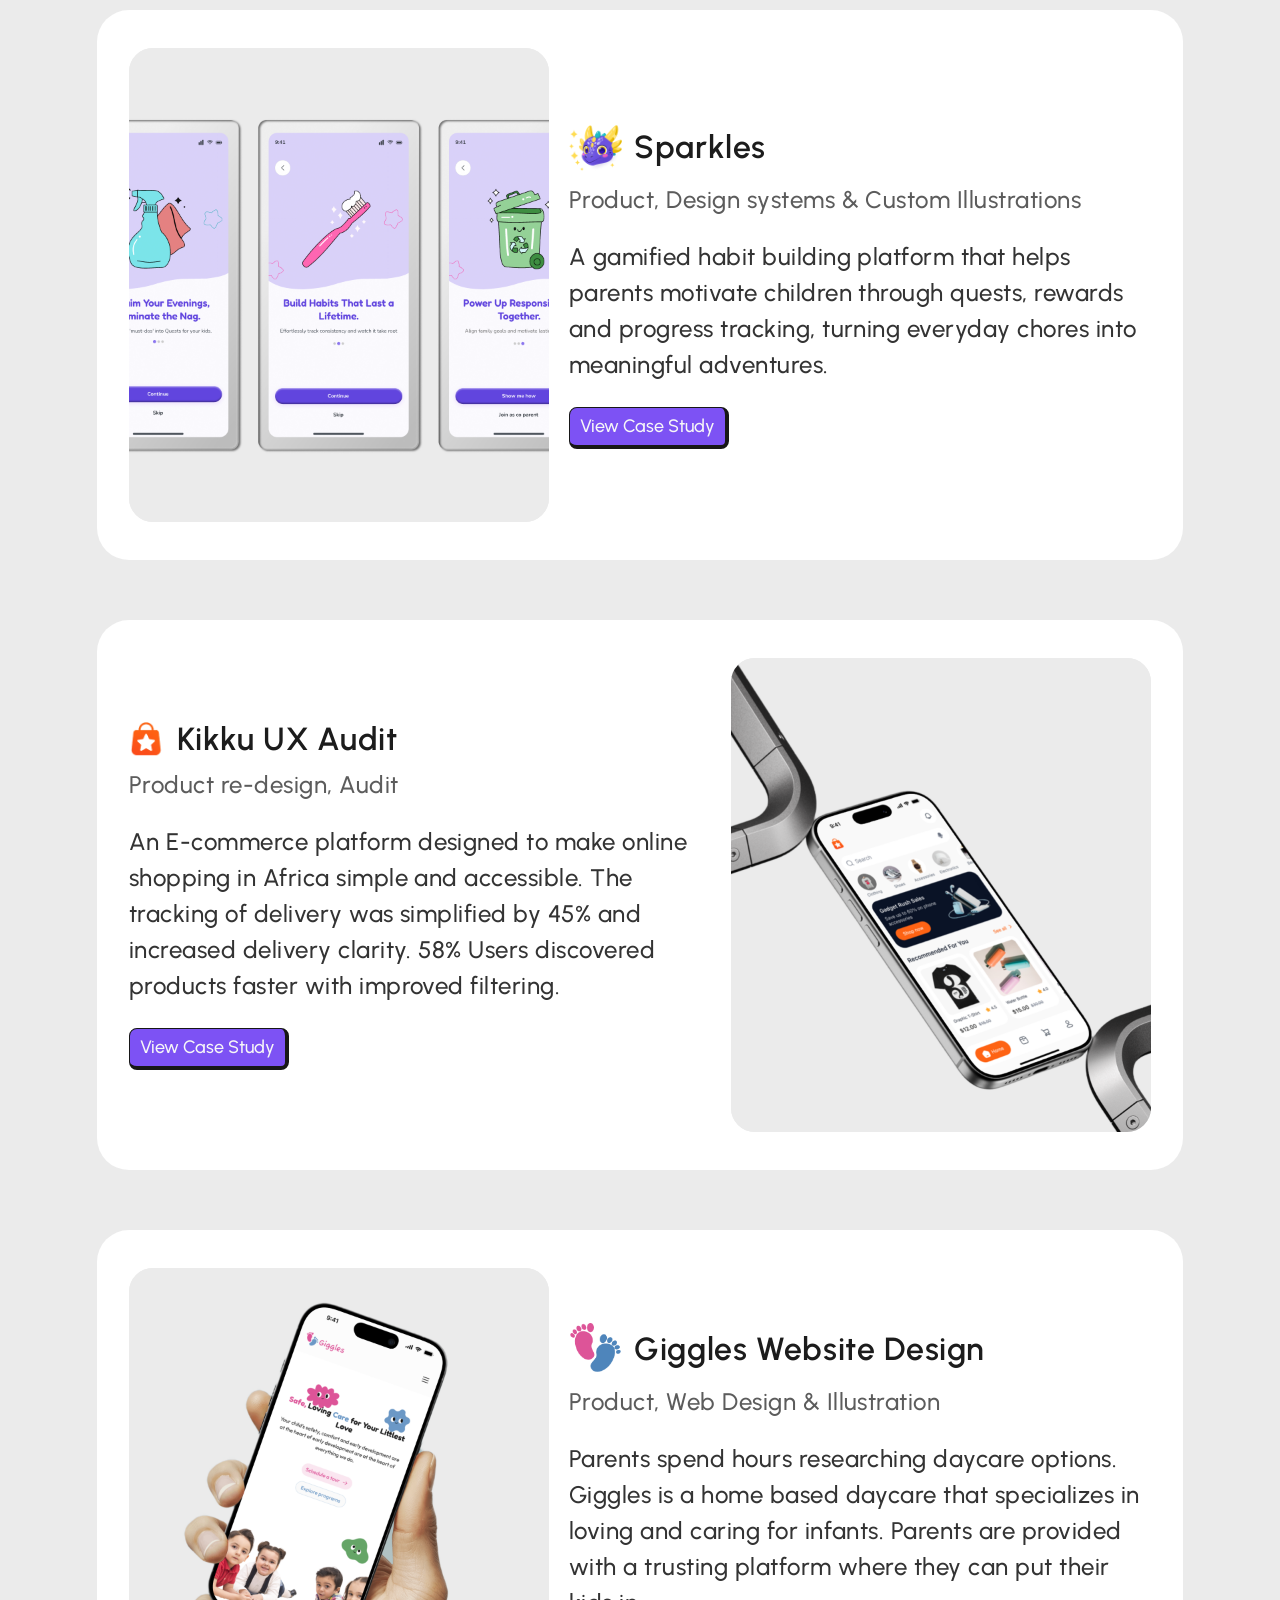
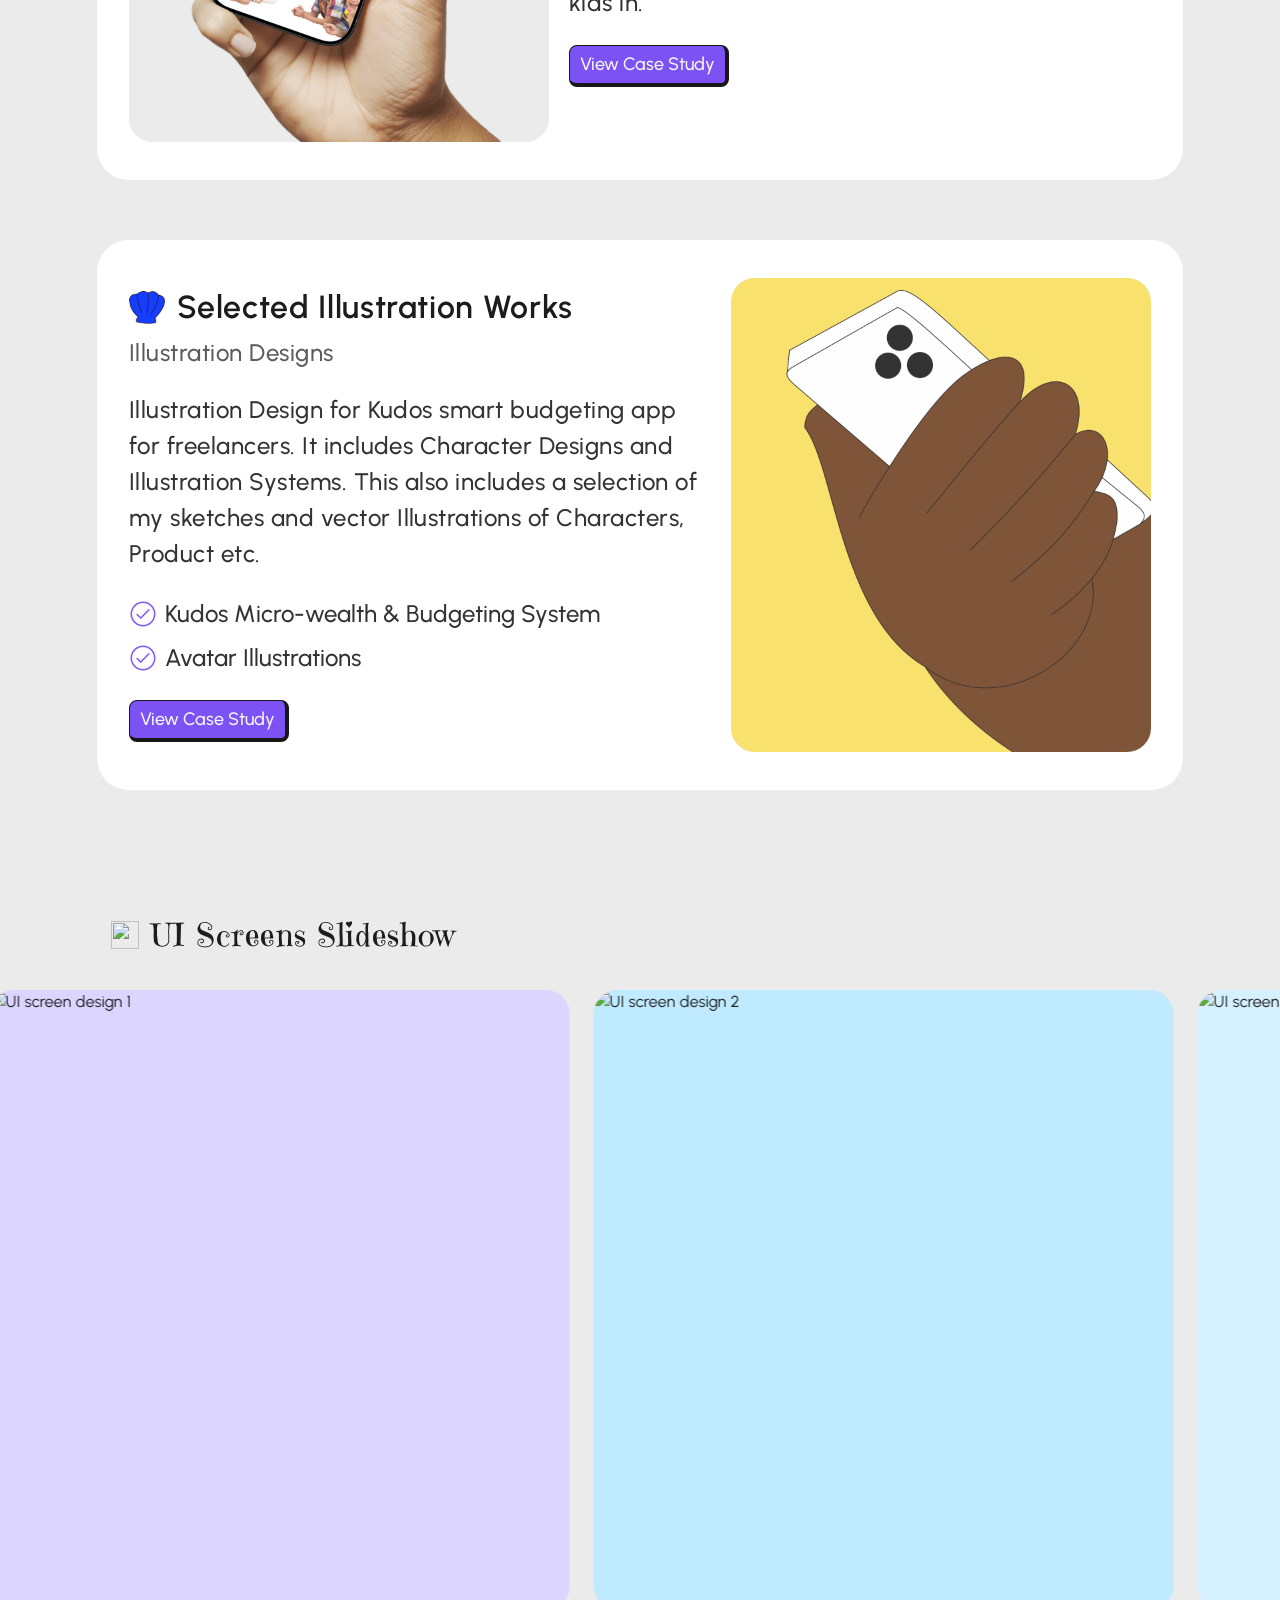
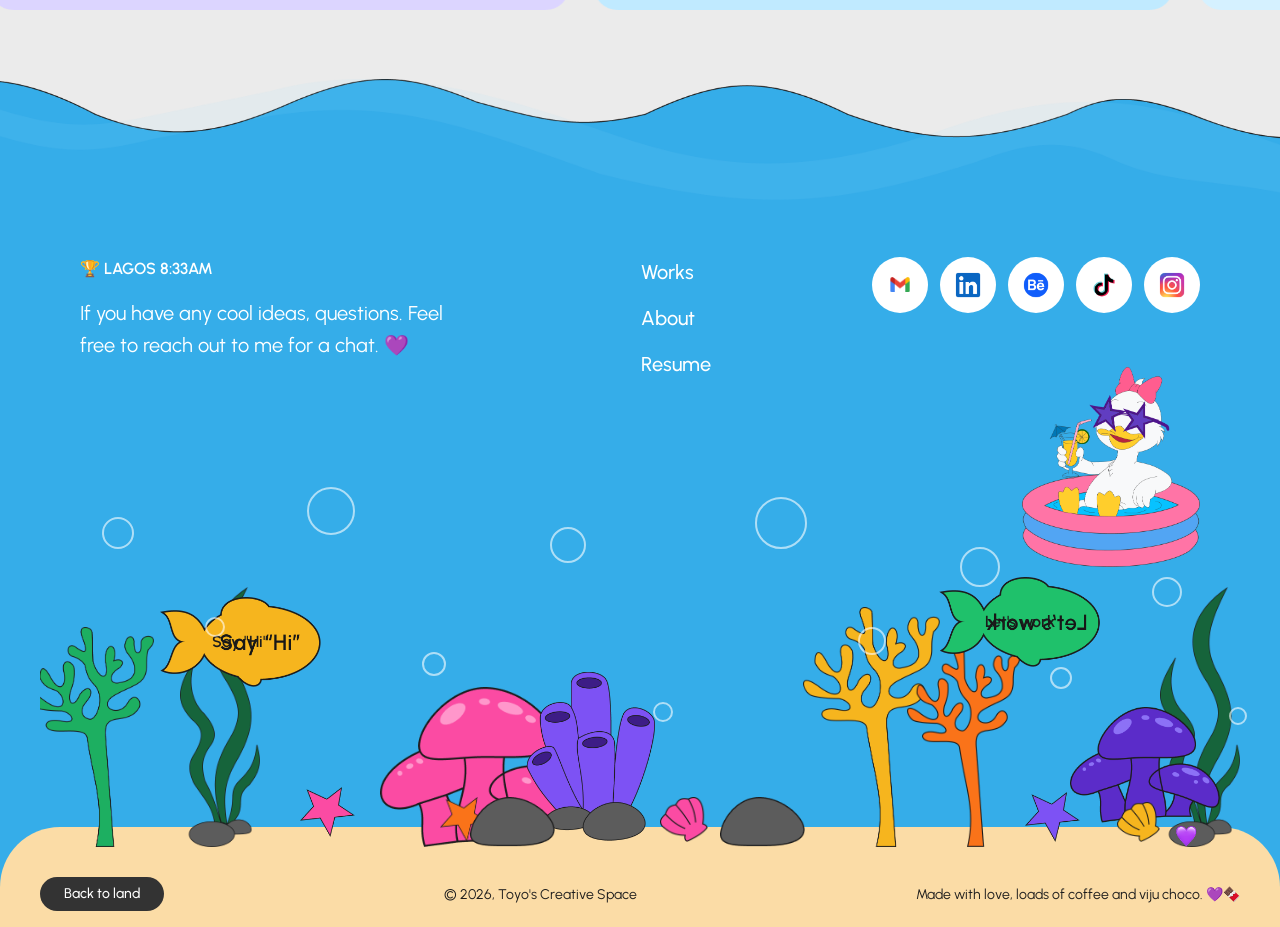
==== commit 99647dff: "made some changes to the project view" ====
--- a/index.html
+++ b/index.html
@@ -1,4 +1,6 @@
 <!DOCTYPE html>
+
+
 <html lang="en">
 <head>
   <meta charset="UTF-8">
@@ -16,10 +18,24 @@
 
   <!-- Mobile Menu Overlay -->
   <div class="mobile-menu" id="mobile-menu" role="dialog" aria-modal="true" aria-label="Navigation menu">
-    <a href="index.html" class="mobile-menu__link">Works</a>
-    <a href="about.html" class="mobile-menu__link">About</a>
-    <a href="#" class="mobile-menu__link">Resume</a>
-    <a href="#" class="mobile-menu__btn" target="_blank" rel="noopener noreferrer" aria-label="Book a call (opens in new tab)">Book a Call</a>
+    <div class="mobile-menu__header">
+      <a href="index.html" class="mobile-menu__logo">
+        <img src="portfolio-design-images/tcs-logo.png" alt="Toyo's Creative Space home">
+      </a>
+      <button class="mobile-menu__close" aria-label="Close navigation menu">
+        <svg width="18" height="18" viewBox="0 0 18 18" fill="none" xmlns="http://www.w3.org/2000/svg" aria-hidden="true">
+          <path d="M16 2L2 16M2 2L16 16" stroke="#292929" stroke-width="2" stroke-linecap="round"/>
+        </svg>
+      </button>
+    </div>
+    <nav class="mobile-menu__nav">
+      <a href="#projects" class="mobile-menu__link">Works</a>
+      <a href="about.html" class="mobile-menu__link">About</a>
+      <a href="https://drive.google.com/file/d/1CQYjmtOOulWqzke0gi_U4UttHId4qYxD/view?usp=drive_link" class="mobile-menu__link" target="_blank" rel="noopener noreferrer">Resume</a>
+    </nav>
+    <div class="mobile-menu__actions">
+      <a href="https://cal.com/toyoscreativespace/project-discovery-call" class="mobile-menu__btn" target="_blank" rel="noopener noreferrer" aria-label="Book a call (opens in new tab)">&#128197; Book a Call &rarr;</a>
+    </div>
   </div>
 
   <!-- Navigation -->
@@ -27,12 +43,12 @@
     <nav class="nav" aria-label="Main navigation">
       <a href="index.html" class="nav__logo"><img src="portfolio-design-images/tcs-logo.png" alt="Toyo's Creative Space home"></a>
       <div class="nav__links">
-        <a href="index.html" class="nav__link">Works</a>
+        <a href="#projects" class="nav__link">Works</a>
         <a href="about.html" class="nav__link">About</a>
-        <a href="#" class="nav__link">Resume</a>
+        <a href="https://drive.google.com/file/d/1CQYjmtOOulWqzke0gi_U4UttHId4qYxD/view?usp=drive_link" class="nav__link" target="_blank" rel="noopener noreferrer">Resume</a>
       </div>
       <div class="nav__actions">
-        <a href="#" class="nav__btn" target="_blank" rel="noopener noreferrer" aria-label="Book a call (opens in new tab)">Book a Call</a>
+        <a href="https://cal.com/toyoscreativespace/project-discovery-call" class="nav__btn" target="_blank" rel="noopener noreferrer" aria-label="Book a call (opens in new tab)">Book a Call</a>
         <button class="nav__hamburger" aria-expanded="false" aria-controls="mobile-menu" aria-label="Open navigation menu">
           <span class="nav__hamburger-line"></span>
           <span class="nav__hamburger-line"></span>
@@ -49,10 +65,9 @@
     <section class="hero" aria-label="Hero introduction">
       <div class="hero__content">
         <h1 class="hero__name">
-          Omotoyosi Bamigboye
-          <div class="hero__speech-bubble" aria-hidden="true">
+          Omotoyosi <span class="hero__name-last">Bamigboye<div class="hero__speech-bubble" aria-hidden="true">
             <img src="portfolio-design-images/speech bubble.png" alt="" class="hero__speech-img">
-          </div>
+          </div></span>
         </h1>
         <p class="hero__description">
           is a <span class="underline-blue">Product Designer<img src="portfolio-design-images/blue wiggle highlight.png" alt="" aria-hidden="true" class="wiggle-img"></span>, <span class="underline-pink">Design Engineer<img src="portfolio-design-images/pink wiggle highlight.png" alt="" aria-hidden="true" class="wiggle-img"></span> &amp; <span class="underline-purple">Illustrator<img src="portfolio-design-images/purple wiggle highlight.png" alt="" aria-hidden="true" class="wiggle-img"></span> that turns ideas into delightful digital experiences and this is a showcase of her works.
@@ -66,7 +81,7 @@
 
       <!-- Teeny Hero Image -->
       <div class="hero-image">
-        <img src="portfolio-design-images/Teeny's hero image.svg" alt="Teeny the duck mascot waving">
+        <img src="portfolio-design-images/teeny's hero image.png" alt="Teeny the duck mascot waving">
       </div>
 
       <!-- Grass Strip -->
@@ -177,40 +192,40 @@
     <!-- SLIDESHOW SECTION -->
     <section class="slideshow" aria-label="UI Screens slideshow">
       <div class="slideshow__header">
-        <img src="icons/sea shells.png" alt="" class="slideshow__icon" aria-hidden="true">
+        <img src="ui-slideshow-mockups/sea shells.png" alt="" class="slideshow__icon" aria-hidden="true">
         <h2 class="slideshow__title">UI Screens Slideshow</h2>
       </div>
       <div class="slideshow__viewport">
         <div class="slideshow__track">
           <div class="slideshow__slide" style="background:#DCD5FF;">
-            <img src="ui slideshow mockups/first slide.png" alt="UI screen design 1">
+            <img src="ui-slideshow-mockups/first slide.png" alt="UI screen design 1">
           </div>
           <div class="slideshow__slide" style="background:#C0EAFF;">
-            <img src="ui slideshow mockups/second slide.png" alt="UI screen design 2">
+            <img src="ui-slideshow-mockups/second slide.png" alt="UI screen design 2">
           </div>
           <div class="slideshow__slide" style="background:#D5F1FF;">
-            <img src="ui slideshow mockups/third slide.png" alt="UI screen design 3">
+            <img src="ui-slideshow-mockups/third slide.png" alt="UI screen design 3">
           </div>
           <div class="slideshow__slide" style="background:#FFD5EA;">
-            <img src="ui slideshow mockups/fourth slide.png" alt="UI screen design 4">
+            <img src="ui-slideshow-mockups/fourth slide.png" alt="UI screen design 4">
           </div>
           <div class="slideshow__slide" style="background:#FFEFCC;">
-            <img src="ui slideshow mockups/fifth slide.png" alt="UI screen design 5">
+            <img src="ui-slideshow-mockups/fifth slide.png" alt="UI screen design 5">
           </div>
           <div class="slideshow__slide" style="background:#E8F5E9;">
-            <img src="ui slideshow mockups/sixth slide.png" alt="UI screen design 6">
+            <img src="ui-slideshow-mockups/sixth slide.png" alt="UI screen design 6">
           </div>
           <div class="slideshow__slide" style="background:#FFF3E0;">
-            <img src="ui slideshow mockups/seventh slide.png" alt="UI screen design 7">
+            <img src="ui-slideshow-mockups/seventh slide.png" alt="UI screen design 7">
           </div>
           <div class="slideshow__slide" style="background:#F3E5F5;">
-            <img src="ui slideshow mockups/eigth slide.png" alt="UI screen design 8">
+            <img src="ui-slideshow-mockups/eigth slide.png" alt="UI screen design 8">
           </div>
           <div class="slideshow__slide" style="background:#E0F7FA;">
-            <img src="ui slideshow mockups/ninth slide.png" alt="UI screen design 9">
+            <img src="ui-slideshow-mockups/ninth slide.png" alt="UI screen design 9">
           </div>
           <div class="slideshow__slide" style="background:#F7F7F7;">
-            <img src="ui slideshow mockups/tenth slide.png" alt="UI screen design 10">
+            <img src="ui-slideshow-mockups/tenth slide.png" alt="UI screen design 10">
           </div>
         </div>
       </div>
@@ -219,107 +234,152 @@
   </main>
 
   <!-- FOOTER -->
-  <footer class="footer" aria-label="Site footer">
-
-    <!-- PART 1: TOP FOOTER CONTENT -->
-    <div class="footer__top">
-      <!-- Row 1 — Lagos Time -->
-      <div class="footer__row1">
-        <img src="icons/sea shells.png" alt="" class="footer__shell-icon">
-        <span class="footer__label">LAGOS</span>
-        <span class="footer__time" id="lagos-time" aria-live="polite" aria-label="Current time in Lagos, Nigeria"></span>
-      </div>
-
-      <!-- Row 2 — Message, Nav, Socials -->
-      <div class="footer__row2">
-        <div class="footer__message">
-          <p>If you have any cool ideas, questions. Feel free to reach out to me for a chat.&#x1F49C;</p>
-        </div>
-        <nav class="footer__nav" aria-label="Footer navigation">
-          <a href="index.html">Works</a>
-          <a href="about.html">About</a>
-          <a href="#">Resume</a>
-        </nav>
-        <div class="footer__socials">
-          <a href="mailto:omotoyosi2sure@gmail.com" target="_blank" rel="noopener noreferrer" aria-label="Send email to Toyo (opens in new tab)">
-            <img src="icons/Gmail.png" alt="">
-          </a>
-          <a href="https://linkedin.com/in/omotoyosi-bamigboye" target="_blank" rel="noopener noreferrer" aria-label="Visit Toyo on LinkedIn (opens in new tab)">
-            <img src="icons/Linkedin.png" alt="">
-          </a>
-          <a href="https://behance.net/omotoyobamigbo" target="_blank" rel="noopener noreferrer" aria-label="Visit Toyo on Behance (opens in new tab)">
-            <img src="icons/Behance.png" alt="">
-          </a>
-          <a href="https://tiktok.com/@toyoscreativespace" target="_blank" rel="noopener noreferrer" aria-label="Visit Toyo on TikTok (opens in new tab)">
-            <img src="icons/Tiktok.png" alt="">
-          </a>
-          <a href="https://instagram.com/toyoscreativespace" target="_blank" rel="noopener noreferrer" aria-label="Visit Toyo on Instagram (opens in new tab)">
-            <img src="icons/Instagram.png" alt="">
-          </a>
-        </div>
-      </div>
+  <footer class="site-footer" aria-label="Site footer">
+
+    <!-- Wave at the very top edge of the footer — sits on top of blue water bg -->
+    <img src="portfolio-design-images/footer illustrations/waves.png"
+         alt="" aria-hidden="true" loading="lazy"
+         class="site-footer__wave">
+
+    <!-- INFO BAND — sits on blue water below the wave -->
+    <div class="footer-band">
+
+      <!-- Left: clock + message -->
+      <div class="footer-band__left">
+        <p class="footer-band__clock">🏆 LAGOS <span id="lagos-time" aria-live="polite" aria-label="Current time in Lagos">9:00AM</span></p>
+        <p class="footer-band__message">If you have any cool ideas, questions. Feel free to reach out to me for a chat. 💜</p>
+      </div>
+
+      <!-- Middle: nav links -->
+      <nav class="footer-band__nav" aria-label="Footer navigation">
+        <a href="index.html" class="footer-band__nav-link">Works</a>
+        <a href="about.html" class="footer-band__nav-link">About</a>
+        <a href="#" class="footer-band__nav-link">Resume</a>
+      </nav>
+
+      <!-- Right: social icon circles -->
+      <div class="footer-band__socials">
+        <a href="mailto:toyobammy@gmail.com" target="_blank" rel="noopener noreferrer" aria-label="Email Toyo" class="footer-band__social-btn">
+          <img src="icons/Gmail.png" alt="Gmail" loading="lazy">
+        </a>
+        <a href="https://linkedin.com/in/omotoyosi-bamigboye" target="_blank" rel="noopener noreferrer" aria-label="LinkedIn" class="footer-band__social-btn">
+          <img src="icons/Linkedin.png" alt="LinkedIn" loading="lazy">
+        </a>
+        <a href="https://behance.net/omotoyobamigbo" target="_blank" rel="noopener noreferrer" aria-label="Behance" class="footer-band__social-btn">
+          <img src="icons/Behance.png" alt="Behance" loading="lazy">
+        </a>
+        <a href="https://tiktok.com/@toyoscreativespace" target="_blank" rel="noopener noreferrer" aria-label="TikTok" class="footer-band__social-btn">
+          <img src="icons/Tiktok.png" alt="TikTok" loading="lazy">
+        </a>
+        <a href="https://instagram.com/toyoscreativespace" target="_blank" rel="noopener noreferrer" aria-label="Instagram" class="footer-band__social-btn">
+          <img src="icons/Instagram.png" alt="Instagram" loading="lazy">
+        </a>
+      </div>
+
     </div>
 
     <!-- PART 2: UNDERWATER SCENE -->
-    <div class="underwater">
-
-      <img src="portfolio-design-images/footer illustrations/blue sea water.png" alt="" class="underwater__water-bg">
-
-      <img src="portfolio-design-images/footer illustrations/waves.png" alt="" class="underwater__wave underwater__wave--1">
-      <img src="portfolio-design-images/footer illustrations/waves.png" alt="" class="underwater__wave underwater__wave--2">
-      <img src="portfolio-design-images/footer illustrations/waves.png" alt="" class="underwater__wave underwater__wave--3">
-
-      <img src="portfolio-design-images/footer illustrations/sand.png" alt="" class="underwater__sand">
-
-      <img src="portfolio-design-images/footer illustrations/green-coral.png" alt="" class="underwater__seaweed-green">
-      <img src="portfolio-design-images/footer illustrations/dark green seaweed.png" alt="" class="underwater__seaweed-dark">
-
-      <img src="portfolio-design-images/footer illustrations/yellow coral.png" alt="" class="underwater__coral-yellow">
-      <img src="portfolio-design-images/footer illustrations/orange coral.png" alt="" class="underwater__coral-orange">
-      <img src="portfolio-design-images/footer illustrations/dark green seaweed.png" alt="" class="underwater__seaweed-right">
-
-      <img src="portfolio-design-images/footer illustrations/purple tube coral.png" alt="" class="underwater__coral-purple">
-      <img src="portfolio-design-images/footer illustrations/pink mushrooms.png" alt="" class="underwater__mushroom-pink">
-      <img src="portfolio-design-images/footer illustrations/purple mushrooms.png" alt="" class="underwater__mushroom-purple">
-
-      <div class="underwater__fish-orange-wrapper">
-        <img src="portfolio-design-images/footer illustrations/yellow fish.png" alt="Fish saying Say Hi" class="underwater__fish-orange">
-        <span class="underwater__fish-text-orange">Say "Hi"</span>
-      </div>
-
-      <div class="underwater__fish-green-wrapper">
-        <img src="portfolio-design-images/footer illustrations/green fish.png" alt="Fish saying Let's work" class="underwater__fish-green">
-        <span class="underwater__fish-text-green">Let's work</span>
-      </div>
-
-      <img src="portfolio-design-images/footer illustrations/pink-star.png" alt="" class="underwater__star-pink">
-      <img src="portfolio-design-images/footer illustrations/orange star.png" alt="" class="underwater__star-orange">
-
-      <img src="portfolio-design-images/footer illustrations/orange shells.png" alt="" class="underwater__shell-orange">
-      <img src="portfolio-design-images/footer illustrations/pink-shell.png" alt="" class="underwater__shell-pink">
-      <img src="portfolio-design-images/footer illustrations/yellow shells.png" alt="" class="underwater__shell-yellow">
-
-      <img src="portfolio-design-images/footer illustrations/rocks.png" alt="" class="underwater__rocks">
-
-      <img src="portfolio-design-images/footer illustrations/bubbles.png" alt="" class="underwater__bubble" style="width:52px;left:24px;top:362px;">
-      <img src="portfolio-design-images/footer illustrations/bubbles.png" alt="" class="underwater__bubble" style="width:45px;left:272px;top:416px;">
-      <img src="portfolio-design-images/footer illustrations/bubbles (1).png" alt="" class="underwater__bubble" style="width:21px;left:372px;top:650px;">
-      <img src="portfolio-design-images/footer illustrations/bubbles.png" alt="" class="underwater__bubble" style="width:52px;left:616px;top:751px;">
-      <img src="portfolio-design-images/footer illustrations/bubbles (1).png" alt="" class="underwater__bubble" style="width:45px;left:772px;top:442px;">
-      <img src="portfolio-design-images/footer illustrations/bubbles.png" alt="" class="underwater__bubble" style="width:52px;left:857px;top:695px;">
-      <img src="portfolio-design-images/footer illustrations/bubbles (1).png" alt="" class="underwater__bubble" style="width:45px;left:1029px;top:410px;">
-      <img src="portfolio-design-images/footer illustrations/bubbles.png" alt="" class="underwater__bubble" style="width:21px;left:1141px;top:784px;">
-      <img src="portfolio-design-images/footer illustrations/bubbles (1).png" alt="" class="underwater__bubble" style="width:52px;left:1271px;top:484px;">
-
-      <img src="portfolio-design-images/teeny in floater.png" alt="Teeny relaxing in pool float" class="underwater__teeny">
-
-      <a href="#" class="underwater__back-to-land" onclick="scrollToTop();return false;" role="button" aria-label="Scroll back to top">
-        <img src="portfolio-design-images/footer illustrations/back to land rock.png" alt="Back to land">
-      </a>
-
-      <div class="underwater__bottom-bar">
-        <span>&copy; 2026, Toyo's Creative Space</span>
-        <span>Made with love, loads of coffee and viju choco. &#x1F49C;&#x1F36B;</span>
+    <div class="footer-sea" aria-label="Underwater illustration">
+
+      <!-- Sand floor -->
+      <div class="footer-sea__sand" aria-hidden="true"></div>
+
+      <!-- 1. Green coral (far left) -->
+      <img src="portfolio-design-images/footer illustrations/green-coral.png" alt="" aria-hidden="true" loading="lazy"
+           class="footer-sea__el" style="left:40px;bottom:80px;height:220px;">
+
+      <!-- 2. Dark green seaweed (second from left) -->
+      <img src="portfolio-design-images/footer illustrations/dark green seaweed.png" alt="" aria-hidden="true" loading="lazy"
+           class="footer-sea__el" style="left:180px;bottom:80px;height:260px;">
+
+      <!-- 3. Yellow fish "Say Hi" (left, swimming) -->
+      <div class="footer-sea__fish-wrap" style="left:160px;bottom:240px;" aria-hidden="true">
+        <img src="portfolio-design-images/footer illustrations/yellow fish.png" alt="" loading="lazy" class="footer-sea__fish-img">
+        <span class="footer-sea__fish-text">Say "Hi"</span>
+      </div>
+
+      <!-- 4. Pink mushroom coral (center-left) -->
+      <img src="portfolio-design-images/footer illustrations/pink mushrooms.png" alt="" aria-hidden="true" loading="lazy"
+           class="footer-sea__el" style="left:380px;bottom:80px;height:160px;">
+
+      <!-- 5. Pink starfish -->
+      <img src="portfolio-design-images/footer illustrations/pink-star.png" alt="" aria-hidden="true" loading="lazy"
+           class="footer-sea__el" style="left:300px;bottom:90px;height:50px;">
+
+      <!-- 6. Orange starfish -->
+      <img src="portfolio-design-images/footer illustrations/orange star.png" alt="" aria-hidden="true" loading="lazy"
+           class="footer-sea__el" style="left:440px;bottom:85px;height:45px;">
+
+      <!-- 7. Purple tube coral (center) -->
+      <img src="portfolio-design-images/footer illustrations/purple tube coral.png" alt="" aria-hidden="true" loading="lazy"
+           class="footer-sea__el" style="left:520px;bottom:80px;height:180px;">
+
+      <!-- 8a. Rocks (center) -->
+      <img src="portfolio-design-images/footer illustrations/rocks.png" alt="" aria-hidden="true" loading="lazy"
+           class="footer-sea__el" style="left:470px;bottom:80px;height:50px;">
+
+      <!-- 8b. Rocks (right of center) -->
+      <img src="portfolio-design-images/footer illustrations/rocks.png" alt="" aria-hidden="true" loading="lazy"
+           class="footer-sea__el" style="left:720px;bottom:80px;height:50px;">
+
+      <!-- 9. Pink shell -->
+      <img src="portfolio-design-images/footer illustrations/pink-shell.png" alt="" aria-hidden="true" loading="lazy"
+           class="footer-sea__el" style="left:660px;bottom:85px;height:45px;">
+
+      <!-- 10. Yellow coral tree (right side, large) -->
+      <img src="portfolio-design-images/footer illustrations/yellow coral.png" alt="" aria-hidden="true" loading="lazy"
+           class="footer-sea__el" style="right:340px;bottom:80px;height:240px;">
+
+      <!-- 11. Orange coral tree (right side, smaller) -->
+      <img src="portfolio-design-images/footer illustrations/orange coral.png" alt="" aria-hidden="true" loading="lazy"
+           class="footer-sea__el" style="right:260px;bottom:80px;height:200px;">
+
+      <!-- 12. Dark green seaweed (far right) -->
+      <img src="portfolio-design-images/footer illustrations/dark green seaweed.png" alt="" aria-hidden="true" loading="lazy"
+           class="footer-sea__el" style="right:40px;bottom:80px;height:260px;">
+
+      <!-- 13. Green fish "Let's work" (right, swimming) -->
+      <div class="footer-sea__fish-wrap footer-sea__fish-wrap--right" style="right:180px;bottom:260px;" aria-hidden="true">
+        <img src="portfolio-design-images/footer illustrations/green fish.png" alt="" loading="lazy" class="footer-sea__fish-img footer-sea__fish-img--flip">
+        <span class="footer-sea__fish-text">Let's work</span>
+      </div>
+
+      <!-- 14. Purple mushroom (far right) -->
+      <img src="portfolio-design-images/footer illustrations/purple mushrooms.png" alt="" aria-hidden="true" loading="lazy"
+           class="footer-sea__el" style="right:60px;bottom:80px;height:140px;">
+
+      <!-- 15. Yellow shell (far right) -->
+      <img src="portfolio-design-images/footer illustrations/yellow shells.png" alt="" aria-hidden="true" loading="lazy"
+           class="footer-sea__el" style="right:120px;bottom:85px;height:40px;">
+
+      <!-- 16. Purple starfish (far right) -->
+      <img src="portfolio-design-images/footer illustrations/purple star.png" alt="" aria-hidden="true" loading="lazy"
+           class="footer-sea__el" style="right:200px;bottom:85px;height:50px;">
+
+      <!-- 17. Teeny in floater (floating on water surface, top right) -->
+      <img src="portfolio-design-images/teeny in floater.png"
+           alt="Teeny the duck relaxing in a pink pool float on the water surface"
+           class="footer-sea__teeny" loading="lazy">
+
+      <!-- 18. CSS bubbles — 12 scattered across the water -->
+      <div class="footer-sea__bubble" style="width:32px;height:32px;left:8%;top:18%;" aria-hidden="true"></div>
+      <div class="footer-sea__bubble" style="width:20px;height:20px;left:16%;top:38%;" aria-hidden="true"></div>
+      <div class="footer-sea__bubble" style="width:48px;height:48px;left:24%;top:12%;" aria-hidden="true"></div>
+      <div class="footer-sea__bubble" style="width:24px;height:24px;left:33%;top:45%;" aria-hidden="true"></div>
+      <div class="footer-sea__bubble" style="width:36px;height:36px;left:43%;top:20%;" aria-hidden="true"></div>
+      <div class="footer-sea__bubble" style="width:20px;height:20px;left:51%;top:55%;" aria-hidden="true"></div>
+      <div class="footer-sea__bubble" style="width:52px;height:52px;left:59%;top:14%;" aria-hidden="true"></div>
+      <div class="footer-sea__bubble" style="width:28px;height:28px;left:67%;top:40%;" aria-hidden="true"></div>
+      <div class="footer-sea__bubble" style="width:40px;height:40px;left:75%;top:24%;" aria-hidden="true"></div>
+      <div class="footer-sea__bubble" style="width:22px;height:22px;left:82%;top:48%;" aria-hidden="true"></div>
+      <div class="footer-sea__bubble" style="width:30px;height:30px;left:90%;top:30%;" aria-hidden="true"></div>
+      <div class="footer-sea__bubble" style="width:18px;height:18px;left:96%;top:56%;" aria-hidden="true"></div>
+
+      <!-- Bottom bar -->
+      <div class="footer-sea__bar">
+        <button class="footer-sea__back-btn" onclick="scrollToTop()" aria-label="Scroll back to top of page">Back to land</button>
+        <span class="footer-sea__copyright">&copy; 2026, Toyo's Creative Space</span>
+        <span class="footer-sea__tagline">Made with love, loads of coffee and viju choco. 💜🍫</span>
       </div>
 
     </div>
--- a/css/style.css
+++ b/css/style.css
@@ -7,21 +7,29 @@
   height: 74px;
   position: fixed;
   top: 40px;
-  left: calc(50% - 1322px / 2);
+  left: 50%;
+  transform: translateX(-50%);
   display: flex;
   justify-content: space-between;
   align-items: center;
   z-index: 1000;
-  transition: background var(--duration-normal) var(--ease-default), box-shadow var(--duration-normal) var(--ease-default);
+  transition: all 0.4s cubic-bezier(0.4, 0, 0.2, 1);
   padding: 0 20px;
-  border-radius: var(--radius-sm);
+  border-radius: 0;
 }
 
 .nav--scrolled {
-  background: rgba(255, 255, 255, 0.95);
-  backdrop-filter: blur(10px);
-  -webkit-backdrop-filter: blur(10px);
-  box-shadow: var(--shadow-sm);
+  width: calc(100% - 80px);
+  max-width: 1400px;
+  top: 16px;
+  height: 64px;
+  padding: 0 32px;
+  border-radius: 100px;
+  background: rgba(255, 255, 255, 0.25);
+  backdrop-filter: blur(16px);
+  -webkit-backdrop-filter: blur(16px);
+  border: none;
+  box-shadow: 0 8px 32px rgba(0, 0, 0, 0.08);
 }
 
 .nav__logo {
@@ -53,6 +61,11 @@
 
 .nav__link:hover {
   color: var(--color-primary);
+}
+
+.nav__link--active {
+  color: var(--color-primary) !important;
+  font-weight: 400;
 }
 
 .nav__actions {
@@ -120,37 +133,99 @@
   left: 0;
   width: 100%;
   height: 100%;
-  background: var(--color-page-bg);
+  background: #ffffff;
   z-index: 999;
   flex-direction: column;
+  align-items: stretch;
+}
+
+.mobile-menu.open {
+  display: flex;
+}
+
+.mobile-menu__header {
+  display: flex;
+  align-items: center;
+  justify-content: space-between;
+  padding: 20px 24px;
+  border-bottom: 1px solid #E5E5E5;
+}
+
+.mobile-menu__logo {
+  display: flex;
+  align-items: center;
+}
+
+.mobile-menu__logo img {
+  height: 36px;
+  width: auto;
+}
+
+.mobile-menu__close {
+  width: 44px;
+  height: 44px;
+  border: 1.5px solid #DEDEDE;
+  border-radius: 10px;
+  background: #ffffff;
+  display: flex;
+  align-items: center;
   justify-content: center;
-  align-items: center;
-  gap: var(--spacing-xl);
-}
-
-.mobile-menu.open {
-  display: flex;
+  cursor: pointer;
+  flex-shrink: 0;
+  transition: background var(--duration-fast) var(--ease-default);
+}
+
+.mobile-menu__close:hover {
+  background: #F5F5F5;
+}
+
+.mobile-menu__nav {
+  display: flex;
+  flex-direction: column;
+  flex: 1;
 }
 
 .mobile-menu__link {
   font-family: var(--font-family-primary);
   font-weight: var(--font-weight-medium);
-  font-size: 24px;
+  font-size: 22px;
   color: var(--color-text-primary);
+  padding: 22px 24px;
+  border-bottom: 1px solid #E5E5E5;
+  text-decoration: none;
+  display: block;
+  transition: background var(--duration-fast) var(--ease-default);
+}
+
+.mobile-menu__link:hover {
+  background: #F9F9F9;
+}
+
+.mobile-menu__actions {
+  padding: 24px;
 }
 
 .mobile-menu__btn {
-  width: 200px;
-  height: 56px;
+  display: flex;
+  align-items: center;
+  justify-content: center;
+  width: 100%;
+  height: 58px;
   background: var(--color-primary);
+  border-width: 0.5px 4px 4px 0.5px;
+  border-style: solid;
+  border-color: var(--color-border);
   border-radius: var(--radius-sm);
   font-family: var(--font-family-primary);
   font-weight: var(--font-weight-medium);
   font-size: 20px;
   color: var(--color-text-inverse);
-  display: flex;
-  align-items: center;
-  justify-content: center;
+  text-decoration: none;
+  transition: background var(--duration-fast) var(--ease-default);
+}
+
+.mobile-menu__btn:hover {
+  background: var(--color-primary-dark);
 }
 
 /* ========================================
@@ -214,16 +289,20 @@
   bottom: -2px;
   width: 100%;
   height: 7px;
-  object-fit: contain;
+  object-fit: fill;
+}
+
+.hero__name-last {
+  position: relative;
+  display: inline;
 }
 
 .hero__speech-bubble {
   position: absolute;
-  left: 520px;
-  top: -45px;
+  top: -10px;
+  left: calc(100% + 4px);
   width: 136.11px;
   height: 72.97px;
-  overflow: hidden;
 }
 
 .hero__speech-img {
@@ -257,18 +336,11 @@
   top: 201px;
   width: 500px;
   height: 500px;
-  background: #A897FF;
-  border-radius: 1000px;
-  overflow: visible;
 }
 
 .hero-image img {
-  position: absolute;
-  width: 420px;
-  height: auto;
-  bottom: 0;
-  left: 50%;
-  transform: translateX(-50%);
+  width: 100%;
+  height: 100%;
   object-fit: contain;
 }
 
@@ -455,11 +527,10 @@
    ======================================== */
 
 .slideshow {
-  width: 1512px;
+  width: 100%;
   height: 809px;
   background: var(--color-page-bg);
   position: relative;
-  margin: 0 auto;
   overflow: hidden;
 }
 
@@ -473,12 +544,9 @@
 }
 
 .slideshow__icon {
-  width: 36px;
-  height: 36px;
+  width: 28px;
+  height: 28px;
   object-fit: contain;
-  background: var(--color-shell-pink);
-  border-radius: 8px;
-  padding: 6px;
 }
 
 .slideshow__title {
@@ -492,10 +560,10 @@
 
 .slideshow__viewport {
   position: absolute;
-  width: 1386px;
-  height: 581px;
-  left: 126px;
-  top: 139px;
+  width: 100%;
+  height: 620px;
+  left: 0;
+  top: 120px;
   overflow: hidden;
 }
 
@@ -508,8 +576,8 @@
 }
 
 .slideshow__slide {
-  width: 600px;
-  height: 581px;
+  width: 580px;
+  height: 620px;
   border-radius: var(--radius-card);
   flex-shrink: 0;
   overflow: hidden;
@@ -525,399 +593,240 @@
    FOOTER
    ======================================== */
 
-.footer {
-  width: 1512px;
-  margin: 0 auto;
+/* ========================================
+   SITE FOOTER
+   ======================================== */
+
+.site-footer {
   position: relative;
-  overflow: hidden;
-}
-
-.footer__top {
-  background: #EBEBEB;
-  padding: 40px 81px;
-}
-
-.footer__row1 {
-  display: flex;
-  align-items: center;
-  gap: 12px;
-  margin-bottom: 16px;
-}
-
-.footer__shell-icon {
-  width: 24px;
-  height: 24px;
+  width: 100%;
+  min-height: 700px;
+  background-image: url('../portfolio-design-images/footer illustrations/blue sea water.png');
+  background-size: cover;
+  background-position: center;
+  background-repeat: no-repeat;
+  overflow: visible;
+  padding-top: 130px;
+}
+
+/* Wave image — at the very top edge of the entire footer */
+.site-footer__wave {
+  position: absolute;
+  top: 0;
+  left: 0;
+  width: 100%;
+  height: auto;
+  display: block;
+  z-index: 4;
+  pointer-events: none;
+}
+
+/* ── Part 1: Top Info Band ── */
+
+.footer-band {
+  position: relative;
+  z-index: 5;
+  display: flex;
+  align-items: flex-start;
+  justify-content: space-between;
+  padding: 48px 80px;
+  background: transparent;
+}
+
+.footer-band__left {
+  display: flex;
+  flex-direction: column;
+  gap: var(--spacing-m);
+  max-width: 400px;
+}
+
+.footer-band__clock {
+  font-family: var(--font-family-primary);
+  font-size: 16px;
+  font-weight: var(--font-weight-semibold);
+  color: #FFFFFF;
+  margin: 0;
+}
+
+.footer-band__message {
+  font-family: var(--font-family-primary);
+  font-size: 20px;
+  font-weight: var(--font-weight-regular);
+  color: #FFFFFF;
+  line-height: 1.6;
+  margin: 0;
+  max-width: 400px;
+}
+
+.footer-band__nav {
+  display: flex;
+  flex-direction: column;
+  gap: var(--spacing-m);
+}
+
+.footer-band__nav-link,
+.footer-band__nav-link:hover,
+.footer-band__nav-link:focus,
+.footer-band__nav-link:active {
+  font-family: var(--font-family-primary);
+  font-size: 20px;
+  font-weight: var(--font-weight-medium);
+  color: #FFFFFF !important;
+  text-decoration: none !important;
+}
+
+.footer-band__socials {
+  display: flex;
+  flex-direction: row;
+  gap: var(--spacing-s);
+  align-items: center;
+}
+
+.footer-band__social-btn,
+.footer-band__social-btn:hover,
+.footer-band__social-btn:focus,
+.footer-band__social-btn:active {
+  display: flex;
+  align-items: center;
+  justify-content: center;
+  width: 56px;
+  height: 56px;
+  border-radius: 50%;
+  background: var(--color-white);
+  text-decoration: none;
+  flex-shrink: 0;
+  transition: none;
+}
+
+.footer-band__social-btn img {
+  width: 28px;
+  height: 28px;
   object-fit: contain;
-}
-
-.footer__label {
-  font-family: var(--font-family-primary);
-  font-weight: var(--font-weight-medium);
-  font-size: 20px;
-  color: #333333;
-}
-
-.footer__time {
-  font-family: var(--font-family-primary);
-  font-weight: var(--font-weight-medium);
-  font-size: 20px;
-  color: #333333;
-}
-
-.footer__row2 {
-  display: flex;
-  flex-direction: row;
-  gap: 176px;
-}
-
-.footer__message {
-  max-width: 555px;
-}
-
-.footer__message p {
-  font-family: var(--font-family-primary);
-  font-weight: var(--font-weight-medium);
-  font-size: 24px;
-  line-height: 150%;
-  color: #1C1C1C;
-}
-
-.footer__nav {
-  display: flex;
-  flex-direction: column;
-  gap: 12px;
-}
-
-.footer__nav a {
-  font-family: var(--font-family-primary);
-  font-weight: var(--font-weight-medium);
-  font-size: 24px;
-  color: #1C1C1C;
-  text-decoration: none;
-}
-
-.footer__socials {
-  display: flex;
-  gap: 12px;
-}
-
-.footer__socials a {
-  width: 60px;
-  height: 60px;
-  background: #F7F3FF;
-  border: 0.5px 0.5px 4px 0.5px solid #171717;
-  border-radius: 100px;
-  display: flex;
-  align-items: center;
-  justify-content: center;
-  transition: background 0.3s ease;
-}
-
-.footer__socials a img {
-  width: 32px;
-  height: 32px;
-  object-fit: contain;
-}
-
-.footer__socials a:hover {
-  background: #E8E0FF;
+  display: block;
+  pointer-events: none;
 }
 
 /* ========================================
    UNDERWATER SCENE
    ======================================== */
 
-.underwater {
+.footer-sea {
   position: relative;
   width: 100%;
-  height: 860px;
-  background: #35ADE9;
-  border: 1px solid #1C1C1C;
-  overflow: hidden;
-}
-
-.underwater__water-bg {
-  position: absolute;
-  width: 100%;
-  height: 100%;
-  object-fit: cover;
-}
-
-.underwater__wave {
-  position: absolute;
+  height: 500px;
+  overflow: visible;
+}
+
+/* Sand floor */
+.footer-sea__sand {
+  position: absolute;
+  bottom: 0;
   left: 0;
   width: 100%;
-  opacity: 0.15;
-}
-
-.underwater__wave--1 {
-  top: 320px;
-  height: 118px;
-}
-
-.underwater__wave--2 {
-  top: 504px;
-  height: 142px;
-}
-
-.underwater__wave--3 {
-  top: 734px;
-  height: 143px;
-}
-
-.underwater__sand {
-  position: absolute;
-  bottom: 0;
-  width: 100%;
-  height: 256px;
-  object-fit: cover;
-}
-
-/* Seaweed & Coral */
-
-.underwater__seaweed-green {
-  position: absolute;
-  left: -19px;
-  bottom: 256px;
-  width: 221px;
-  height: 390px;
+  height: 100px;
+  background: var(--color-sand);
+  border-radius: 60px 60px 0 0;
+  z-index: 1;
+}
+
+/* All illustrated elements share this base */
+.footer-sea__el {
+  position: absolute;
+  width: auto;
   object-fit: contain;
-}
-
-.underwater__seaweed-dark {
-  position: absolute;
-  left: 250px;
-  bottom: 256px;
-  width: 124px;
-  height: 404px;
-  object-fit: contain;
-}
-
-.underwater__coral-yellow {
-  position: absolute;
-  right: 400px;
-  bottom: 256px;
-  width: 221px;
-  height: 390px;
-  object-fit: contain;
-}
-
-.underwater__coral-orange {
-  position: absolute;
-  right: 240px;
-  bottom: 256px;
-  width: 169px;
-  height: 301px;
-  object-fit: contain;
-}
-
-.underwater__seaweed-right {
-  position: absolute;
-  right: 60px;
-  bottom: 256px;
-  width: 124px;
-  height: 404px;
-  object-fit: contain;
-}
-
-.underwater__coral-purple {
-  position: absolute;
-  left: 50%;
-  bottom: 256px;
-  transform: translateX(-50%);
-  width: 164px;
-  height: 213px;
-  object-fit: contain;
-}
-
-.underwater__mushroom-pink {
-  position: absolute;
-  left: 453px;
-  bottom: 256px;
-  width: 165px;
-  height: 155px;
-  object-fit: contain;
-}
-
-.underwater__mushroom-purple {
-  position: absolute;
-  right: 60px;
-  bottom: 256px;
-  width: 165px;
-  height: 155px;
-  object-fit: contain;
-}
-
-/* Fish */
-
-.underwater__fish-orange-wrapper {
-  position: absolute;
-  left: 152px;
-  bottom: 380px;
-  width: 200px;
-  height: auto;
-}
-
-.underwater__fish-orange {
-  width: 100%;
-  height: auto;
+  z-index: 2;
+}
+
+/* Fish wrappers — position set via inline style on each */
+.footer-sea__fish-wrap {
+  position: absolute;
+  z-index: 3;
+}
+
+.footer-sea__fish-img {
+  height: 90px;
+  width: auto;
   display: block;
 }
 
-.underwater__fish-text-orange {
+.footer-sea__fish-img--flip {
+  transform: scaleX(-1);
+}
+
+.footer-sea__fish-text {
   position: absolute;
   top: 50%;
   left: 50%;
   transform: translate(-50%, -50%);
   font-family: var(--font-family-primary);
+  font-size: 16px;
   font-weight: var(--font-weight-semibold);
-  font-size: 28px;
-  color: #171717;
-  text-align: center;
+  color: var(--color-text-primary);
   white-space: nowrap;
-}
-
-.underwater__fish-green-wrapper {
-  position: absolute;
-  right: 280px;
-  bottom: 480px;
-  width: 200px;
-  height: auto;
-}
-
-.underwater__fish-green {
-  width: 100%;
-  height: auto;
-  display: block;
-  transform: scaleX(-1);
-}
-
-.underwater__fish-text-green {
-  position: absolute;
-  top: 50%;
-  left: 50%;
-  transform: translate(-50%, -50%);
-  font-family: var(--font-family-primary);
-  font-weight: var(--font-weight-semibold);
-  font-size: 28px;
-  color: #171717;
-  text-align: center;
-  white-space: nowrap;
-}
-
-/* Stars */
-
-.underwater__star-pink {
-  position: absolute;
-  left: 177px;
-  bottom: 286px;
-  width: 63px;
-  height: auto;
+  pointer-events: none;
+}
+
+/* Teeny in floater — top right, peeks above the wave */
+.footer-sea__teeny {
+  position: absolute;
+  right: 80px;
+  top: -60px;
+  height: 200px;
+  width: auto;
   object-fit: contain;
-}
-
-.underwater__star-orange {
-  position: absolute;
-  left: 363px;
-  bottom: 270px;
-  width: 63px;
-  height: auto;
-  object-fit: contain;
-}
-
-/* Shells */
-
-.underwater__shell-orange {
-  position: absolute;
-  left: 669px;
-  bottom: 260px;
-  width: 65px;
-  height: auto;
-  object-fit: contain;
-}
-
-.underwater__shell-pink {
-  position: absolute;
-  left: 874px;
-  bottom: 260px;
-  width: 65px;
-  height: auto;
-  object-fit: contain;
-}
-
-.underwater__shell-yellow {
-  position: absolute;
-  right: 230px;
-  bottom: 260px;
-  width: 65px;
-  height: auto;
-  object-fit: contain;
-}
-
-/* Rocks */
-
-.underwater__rocks {
-  position: absolute;
-  left: 620px;
-  bottom: 270px;
-  width: 80px;
-  height: auto;
-  object-fit: contain;
-}
-
-/* Bubbles */
-
-.underwater__bubble {
-  position: absolute;
-  height: auto;
-  object-fit: contain;
+  z-index: 10;
+}
+
+/* CSS bubbles */
+.footer-sea__bubble {
+  position: absolute;
+  border-radius: 50%;
+  background: transparent;
+  border: 2px solid rgba(255, 255, 255, 0.6);
   z-index: 3;
-}
-
-/* Teeny */
-
-.underwater__teeny {
-  position: absolute;
-  right: 60px;
-  bottom: 256px;
-  width: 288px;
-  height: auto;
-  z-index: 10;
-  object-fit: contain;
-}
-
-/* Back to Land Rock */
-
-.underwater__back-to-land {
-  position: absolute;
-  left: 48px;
-  bottom: 30px;
-  z-index: 10;
+  pointer-events: none;
+}
+
+/* Bottom bar — sits on the sand */
+.footer-sea__bar {
+  position: absolute;
+  bottom: 16px;
+  left: 0;
+  width: 100%;
+  display: flex;
+  align-items: center;
+  justify-content: space-between;
+  padding: 0 40px;
+  box-sizing: border-box;
+  z-index: 5;
+}
+
+.footer-sea__back-btn {
+  background: #333333;
+  color: var(--color-white);
+  border: none;
+  border-radius: var(--radius-full);
+  padding: 10px 24px;
+  font-family: var(--font-family-primary);
+  font-size: 14px;
+  font-weight: var(--font-weight-medium);
   cursor: pointer;
-}
-
-.underwater__back-to-land img {
-  display: block;
-  max-width: 180px;
-  height: auto;
-}
-
-/* Bottom Bar */
-
-.underwater__bottom-bar {
-  position: absolute;
-  bottom: 20px;
-  left: 0;
-  width: 100%;
-  display: flex;
-  justify-content: space-between;
-  padding: 0 48px;
-  box-sizing: border-box;
-  z-index: 10;
-  font-family: var(--font-family-primary);
-  font-weight: var(--font-weight-medium);
-  font-size: 18px;
-  color: #171717;
+  line-height: 1;
+}
+
+.footer-sea__back-btn:hover,
+.footer-sea__back-btn:focus {
+  background: #333333;
+  outline: 2px solid var(--color-white);
+  outline-offset: 2px;
+}
+
+.footer-sea__copyright,
+.footer-sea__tagline {
+  font-family: var(--font-family-primary);
+  font-size: 14px;
+  font-weight: var(--font-weight-regular);
+  color: var(--color-text-primary);
 }
 
 /* ========================================
@@ -926,8 +835,9 @@
 
 @media (max-width: 1024px) {
   .nav {
-    width: 95%;
-    left: 2.5%;
+    width: calc(100% - 40px);
+    left: 50%;
+    transform: translateX(-50%);
     top: 20px;
   }
 
@@ -978,15 +888,12 @@
     width: 350px;
     height: 350px;
     margin: 40px auto 0;
-    background: #A897FF;
-    border-radius: 50%;
-    overflow: visible;
   }
 
   .hero-image img {
-    width: 280px;
-    left: 50%;
-    transform: translateX(-50%);
+    width: 100%;
+    height: 100%;
+    object-fit: contain;
   }
 
   .scroll-indicator {
@@ -1151,15 +1058,12 @@
     width: 250px;
     height: 250px;
     margin: 30px auto 0;
-    background: #A897FF;
-    border-radius: 50%;
-    overflow: visible;
   }
 
   .hero-image img {
-    width: 200px;
-    left: 50%;
-    transform: translateX(-50%);
+    width: 100%;
+    height: 100%;
+    object-fit: contain;
   }
 
   .scroll-indicator {
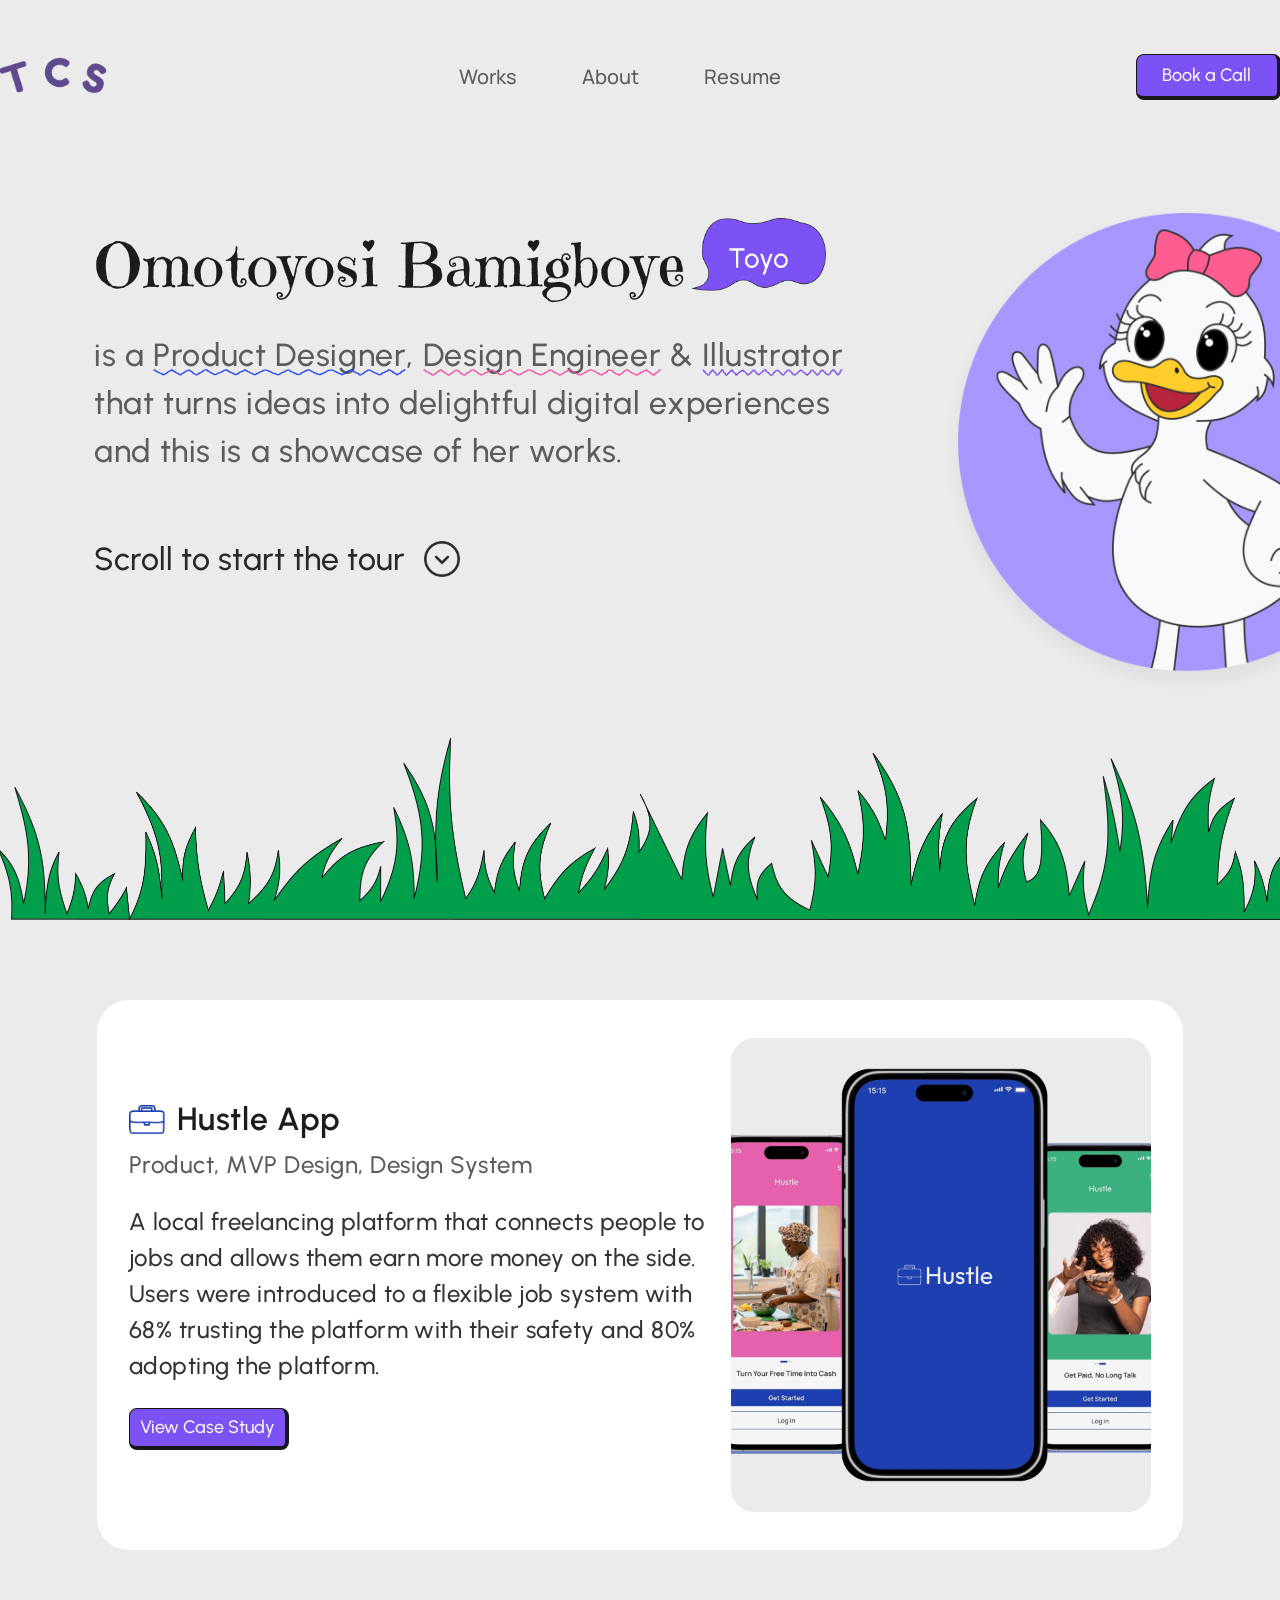
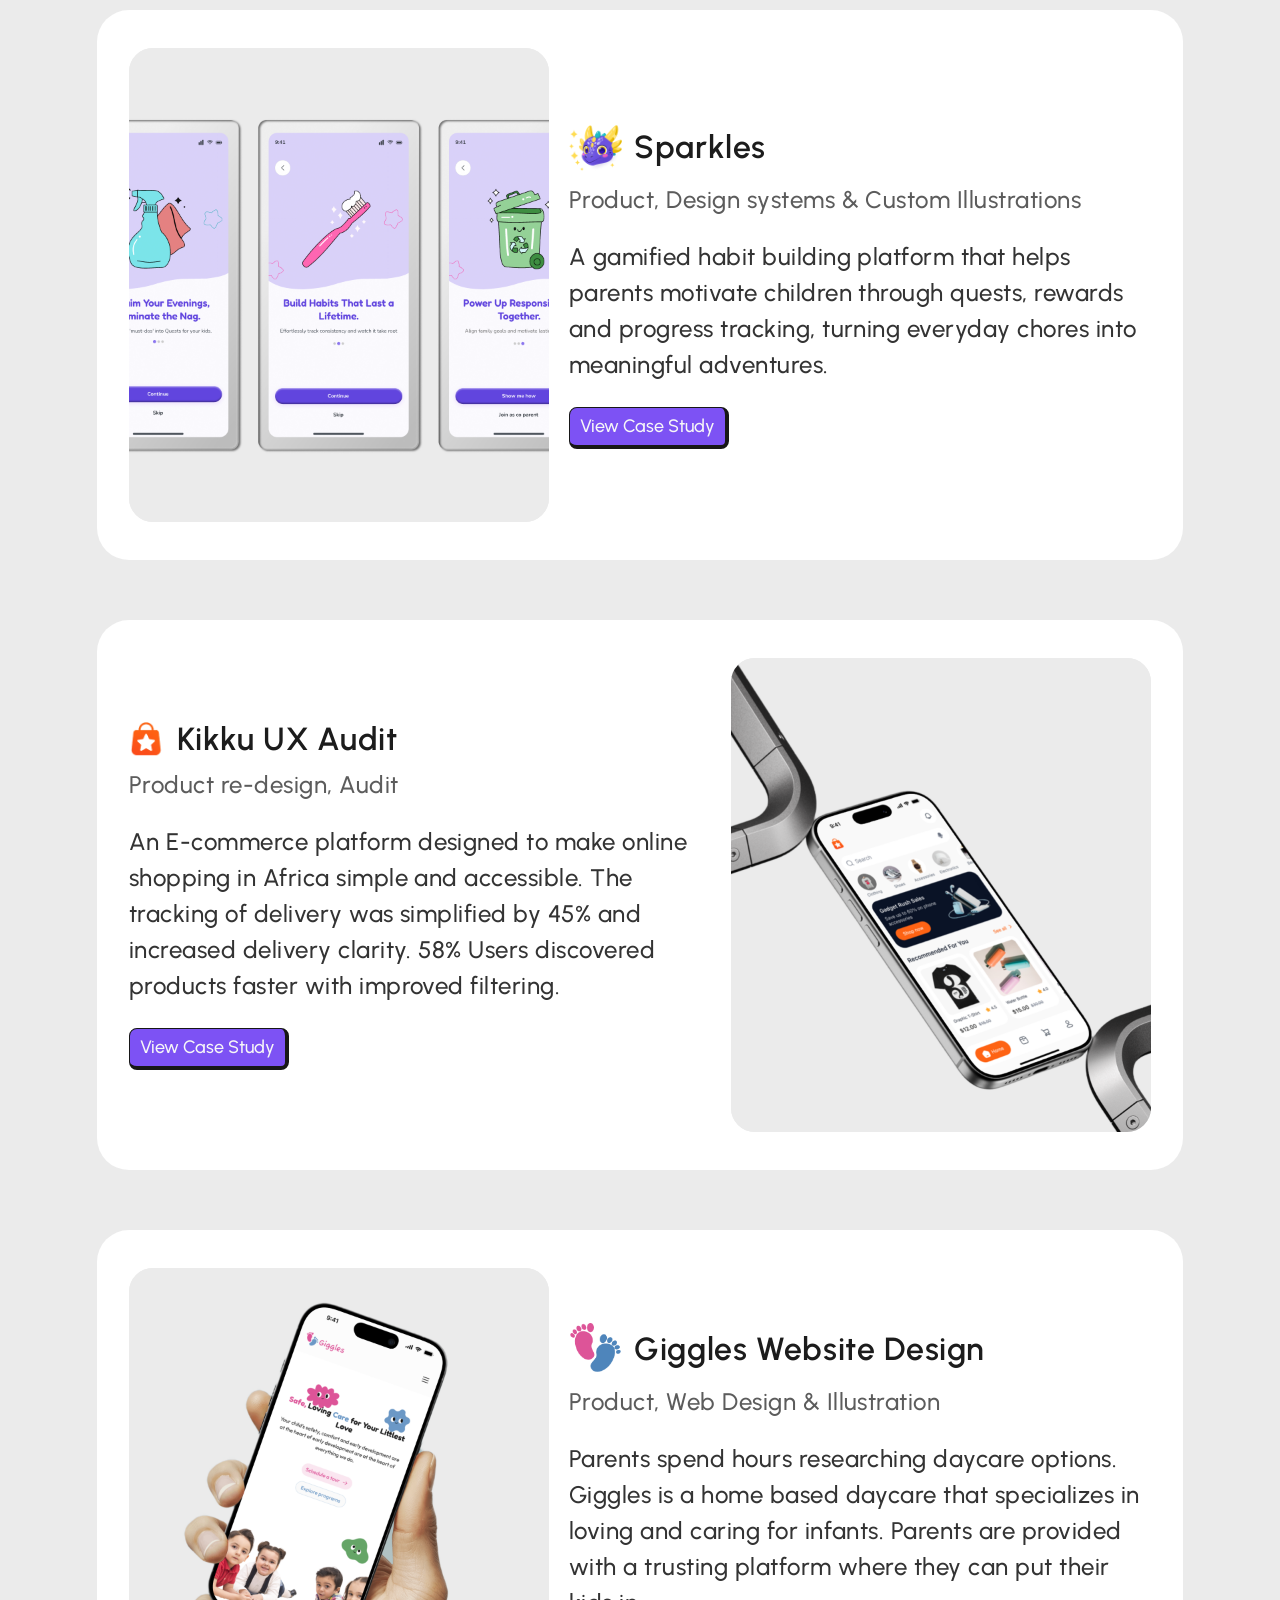
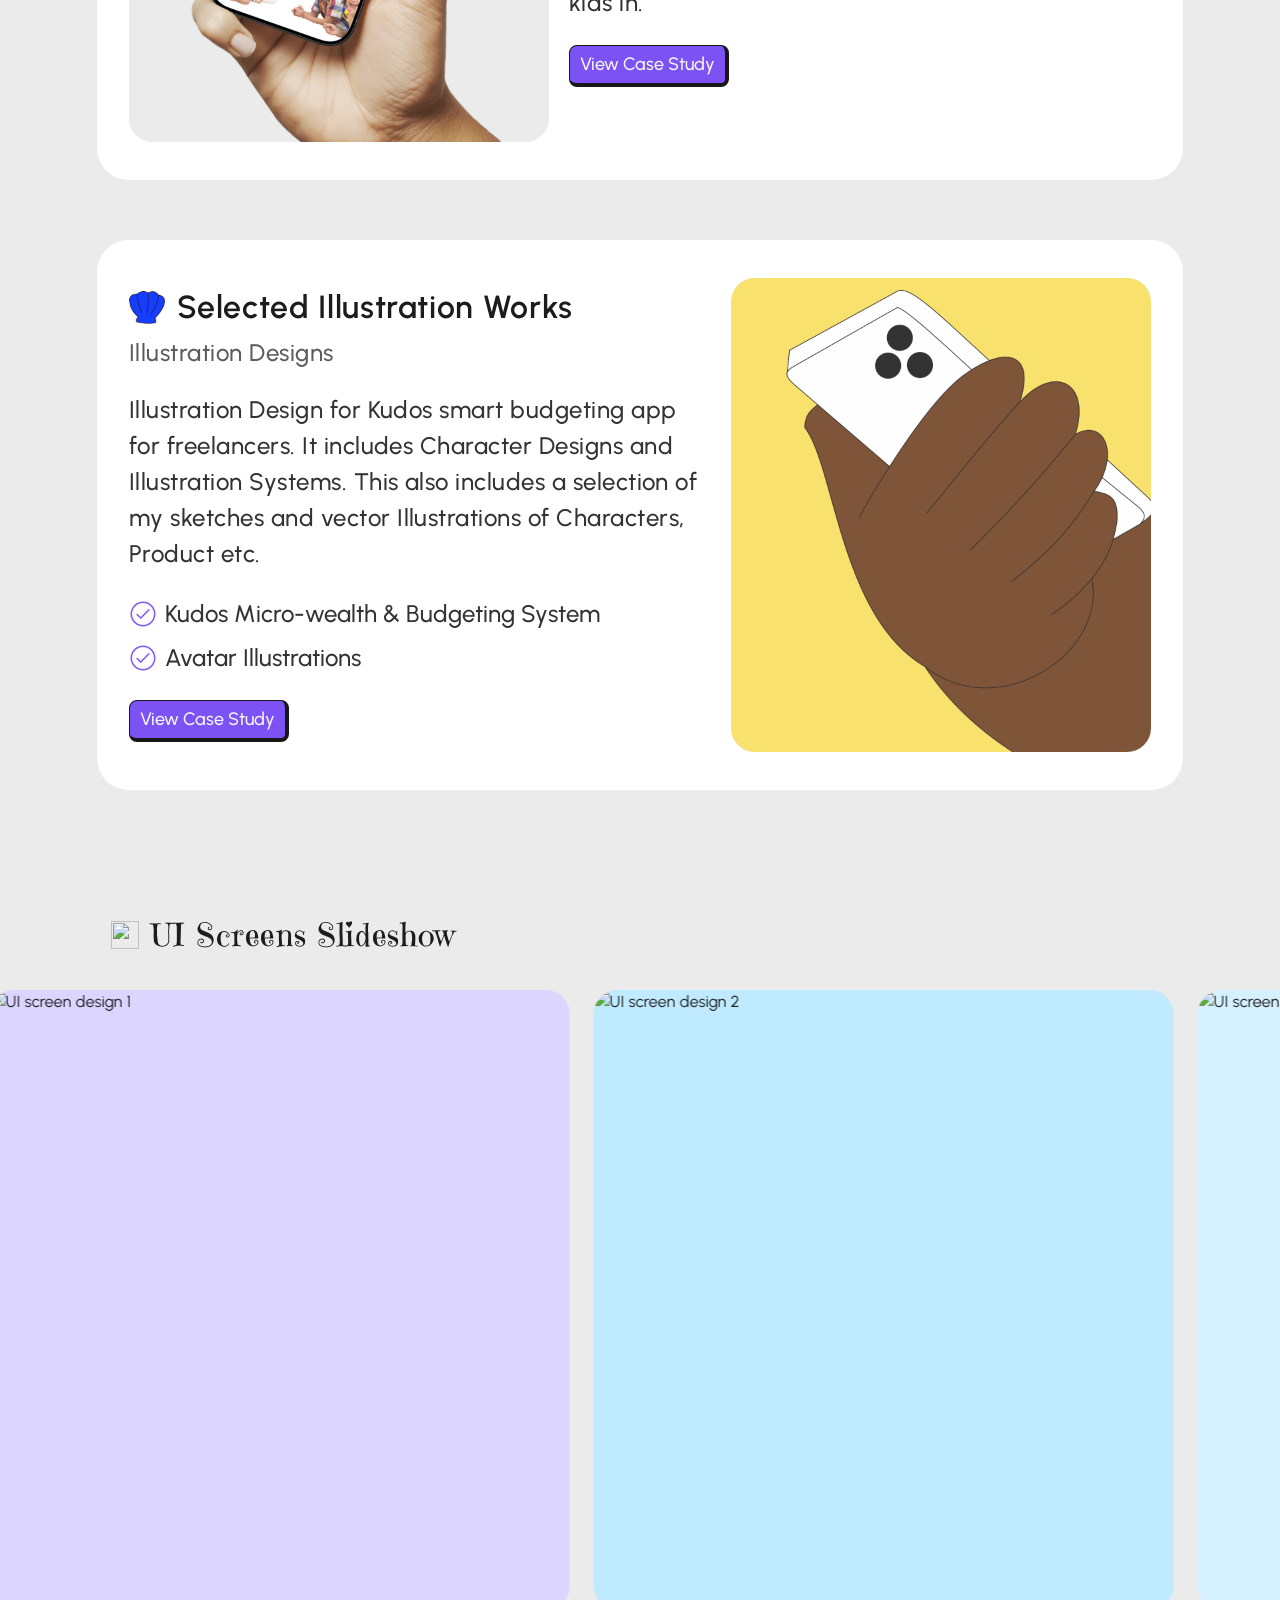
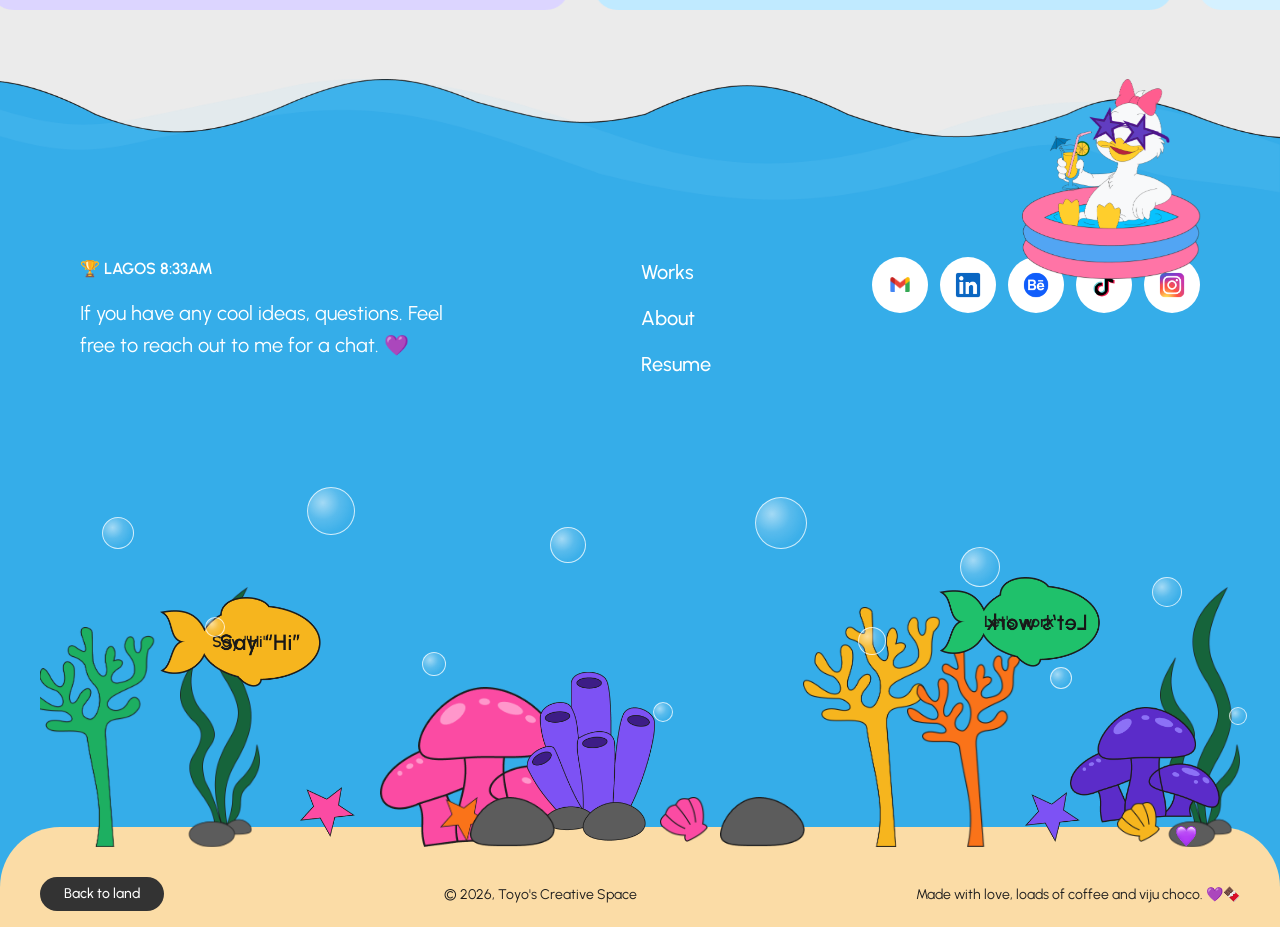
==== commit 8bb2d039: "Add underwater animations and update footer visuals" ====
--- a/index.html
+++ b/index.html
@@ -241,6 +241,11 @@
          alt="" aria-hidden="true" loading="lazy"
          class="site-footer__wave">
 
+    <!-- Teeny in floater — positioned on the wave/water surface -->
+    <img src="portfolio-design-images/teeny in floater.png"
+         alt="Teeny the duck relaxing in a pink pool float on the water surface"
+         class="footer-sea__teeny" loading="lazy">
+
     <!-- INFO BAND — sits on blue water below the wave -->
     <div class="footer-band">
 
@@ -356,12 +361,7 @@
       <img src="portfolio-design-images/footer illustrations/purple star.png" alt="" aria-hidden="true" loading="lazy"
            class="footer-sea__el" style="right:200px;bottom:85px;height:50px;">
 
-      <!-- 17. Teeny in floater (floating on water surface, top right) -->
-      <img src="portfolio-design-images/teeny in floater.png"
-           alt="Teeny the duck relaxing in a pink pool float on the water surface"
-           class="footer-sea__teeny" loading="lazy">
-
-      <!-- 18. CSS bubbles — 12 scattered across the water -->
+      <!-- CSS bubbles — 12 scattered across the water -->
       <div class="footer-sea__bubble" style="width:32px;height:32px;left:8%;top:18%;" aria-hidden="true"></div>
       <div class="footer-sea__bubble" style="width:20px;height:20px;left:16%;top:38%;" aria-hidden="true"></div>
       <div class="footer-sea__bubble" style="width:48px;height:48px;left:24%;top:12%;" aria-hidden="true"></div>
--- a/css/style.css
+++ b/css/style.css
@@ -766,11 +766,11 @@
   pointer-events: none;
 }
 
-/* Teeny in floater — top right, peeks above the wave */
+/* Teeny in floater — sits on the wave, positioned relative to .site-footer */
 .footer-sea__teeny {
   position: absolute;
   right: 80px;
-  top: -60px;
+  top: 0;
   height: 200px;
   width: auto;
   object-fit: contain;
@@ -781,8 +781,14 @@
 .footer-sea__bubble {
   position: absolute;
   border-radius: 50%;
-  background: transparent;
-  border: 2px solid rgba(255, 255, 255, 0.6);
+  background: radial-gradient(
+    circle at 32% 32%,
+    rgba(255, 255, 255, 0.55) 0%,
+    rgba(255, 255, 255, 0.18) 38%,
+    rgba(255, 255, 255, 0.04) 70%,
+    transparent 100%
+  );
+  border: 1.5px solid rgba(255, 255, 255, 0.75);
   z-index: 3;
   pointer-events: none;
 }
@@ -1184,3 +1190,241 @@
     display: none;
   }
 }
+
+/* ==========================================================================
+   FOOTER UNDERWATER ANIMATIONS
+   ========================================================================== */
+
+@keyframes bubble-rise {
+  0%   { transform: translateY(0) translateX(0); opacity: 0; }
+  10%  { opacity: 0.9; }
+  30%  { transform: translateY(-90px) translateX(6px); }
+  55%  { transform: translateY(-200px) translateX(-8px); }
+  80%  { transform: translateY(-310px) translateX(5px); opacity: 0.7; }
+  100% { transform: translateY(-420px) translateX(0); opacity: 0; }
+}
+
+@keyframes fish-swim-left {
+  0%   { transform: translateY(0) translateX(0); }
+  20%  { transform: translateY(-12px) translateX(8px); }
+  40%  { transform: translateY(-6px) translateX(18px); }
+  60%  { transform: translateY(-16px) translateX(10px); }
+  80%  { transform: translateY(-4px) translateX(-6px); }
+  100% { transform: translateY(0) translateX(0); }
+}
+
+@keyframes fish-swim-right {
+  0%   { transform: translateY(0) translateX(0); }
+  25%  { transform: translateY(-14px) translateX(-12px); }
+  50%  { transform: translateY(-8px) translateX(-22px); }
+  75%  { transform: translateY(-18px) translateX(-8px); }
+  100% { transform: translateY(0) translateX(0); }
+}
+
+@keyframes teeny-bob {
+  0%   { transform: translateY(0) rotate(0deg); }
+  25%  { transform: translateY(-8px) rotate(1.5deg); }
+  50%  { transform: translateY(-14px) rotate(0deg); }
+  75%  { transform: translateY(-6px) rotate(-1.5deg); }
+  100% { transform: translateY(0) rotate(0deg); }
+}
+
+@keyframes wave-drift {
+  0%   { transform: translateX(0) translateY(0); }
+  33%  { transform: translateX(-6px) translateY(3px); }
+  66%  { transform: translateX(4px) translateY(-2px); }
+  100% { transform: translateX(0) translateY(0); }
+}
+
+@keyframes sway {
+  0%   { transform: rotate(0deg); }
+  30%  { transform: rotate(2deg); }
+  70%  { transform: rotate(-2deg); }
+  100% { transform: rotate(0deg); }
+}
+
+.footer-sea__fish-wrap:not(.footer-sea__fish-wrap--right) {
+  will-change: transform;
+  animation: fish-swim-left 7s ease-in-out infinite;
+}
+
+.footer-sea__fish-wrap--right {
+  will-change: transform;
+  animation: fish-swim-right 9s ease-in-out infinite;
+}
+
+.footer-sea__teeny {
+  will-change: transform;
+  animation: teeny-bob 4s ease-in-out infinite;
+}
+
+.site-footer__wave {
+  will-change: transform;
+  animation: wave-drift 6s ease-in-out infinite;
+}
+
+.footer-sea__el--sway {
+  will-change: transform;
+  transform-origin: bottom center;
+  animation-name: sway;
+  animation-timing-function: ease-in-out;
+  animation-iteration-count: infinite;
+}
+
+/* ==========================================================================
+   NEXT PROJECT — case study bottom teaser card
+   ========================================================================== */
+
+.cs-next-project {
+  padding: 56px 80px 72px;
+}
+
+.cs-next-project__label {
+  display: flex;
+  align-items: center;
+  gap: 10px;
+  margin-bottom: 28px;
+  font-family: var(--font-family-primary);
+  font-weight: var(--font-weight-semibold);
+  font-size: 22px;
+  color: var(--color-text-primary);
+}
+
+.cs-next-project__star {
+  width: 30px;
+  height: 30px;
+  object-fit: contain;
+}
+
+.cs-next-project__card {
+  max-width: 1315px;
+  margin: 0 auto;
+  background: var(--color-white);
+  border-radius: var(--radius-xl);
+  display: flex;
+  flex-direction: row;
+  align-items: stretch;
+  overflow: hidden;
+  min-height: 340px;
+}
+
+.cs-next-project__text {
+  flex: 0 0 48%;
+  padding: 44px 48px;
+  display: flex;
+  flex-direction: column;
+  justify-content: center;
+}
+
+.cs-next-project__title-row {
+  display: flex;
+  align-items: center;
+  gap: 14px;
+}
+
+.cs-next-project__icon {
+  width: 52px;
+  height: 52px;
+  border-radius: var(--radius-md);
+  overflow: hidden;
+  flex-shrink: 0;
+}
+
+.cs-next-project__icon-img {
+  width: 100%;
+  height: 100%;
+  object-fit: cover;
+}
+
+.cs-next-project__title {
+  font-family: var(--font-family-primary);
+  font-weight: var(--font-weight-semibold);
+  font-size: 30px;
+  line-height: 120%;
+  color: var(--color-text-primary);
+}
+
+.cs-next-project__category {
+  margin-top: 10px;
+  font-family: var(--font-family-primary);
+  font-weight: var(--font-weight-medium);
+  font-size: 18px;
+  color: var(--color-text-secondary);
+}
+
+.cs-next-project__description {
+  margin-top: 20px;
+  font-family: var(--font-family-primary);
+  font-weight: var(--font-weight-medium);
+  font-size: 18px;
+  line-height: 160%;
+  color: var(--color-text-description);
+}
+
+.cs-next-project__btn {
+  margin-top: 28px;
+  align-self: flex-start;
+  padding: 11px 24px;
+  background: var(--color-primary);
+  border-width: 0.5px 4px 4px 0.5px;
+  border-style: solid;
+  border-color: var(--color-border);
+  border-radius: var(--radius-sm);
+  font-family: var(--font-family-primary);
+  font-weight: var(--font-weight-medium);
+  font-size: 17px;
+  color: var(--color-text-inverse);
+  transition: background var(--duration-fast) var(--ease-default);
+}
+
+.cs-next-project__btn:hover {
+  background: var(--color-primary-dark);
+}
+
+.cs-next-project__btn:active {
+  transform: scale(0.96);
+}
+
+.cs-next-project__image {
+  flex: 1;
+  overflow: hidden;
+  background: var(--color-page-bg);
+  display: flex;
+  align-items: center;
+  justify-content: center;
+}
+
+.cs-next-project__image img {
+  width: 100%;
+  height: 100%;
+  object-fit: cover;
+  object-position: left center;
+}
+
+@media (max-width: 900px) {
+  .cs-next-project {
+    padding: 40px 24px 56px;
+  }
+
+  .cs-next-project__card {
+    flex-direction: column;
+    min-height: unset;
+  }
+
+  .cs-next-project__text {
+    flex: none;
+    padding: 32px 28px;
+  }
+
+  .cs-next-project__image {
+    height: 260px;
+  }
+
+  .cs-next-project__title {
+    font-size: 24px;
+  }
+
+  .cs-next-project__description {
+    font-size: 16px;
+  }
+}
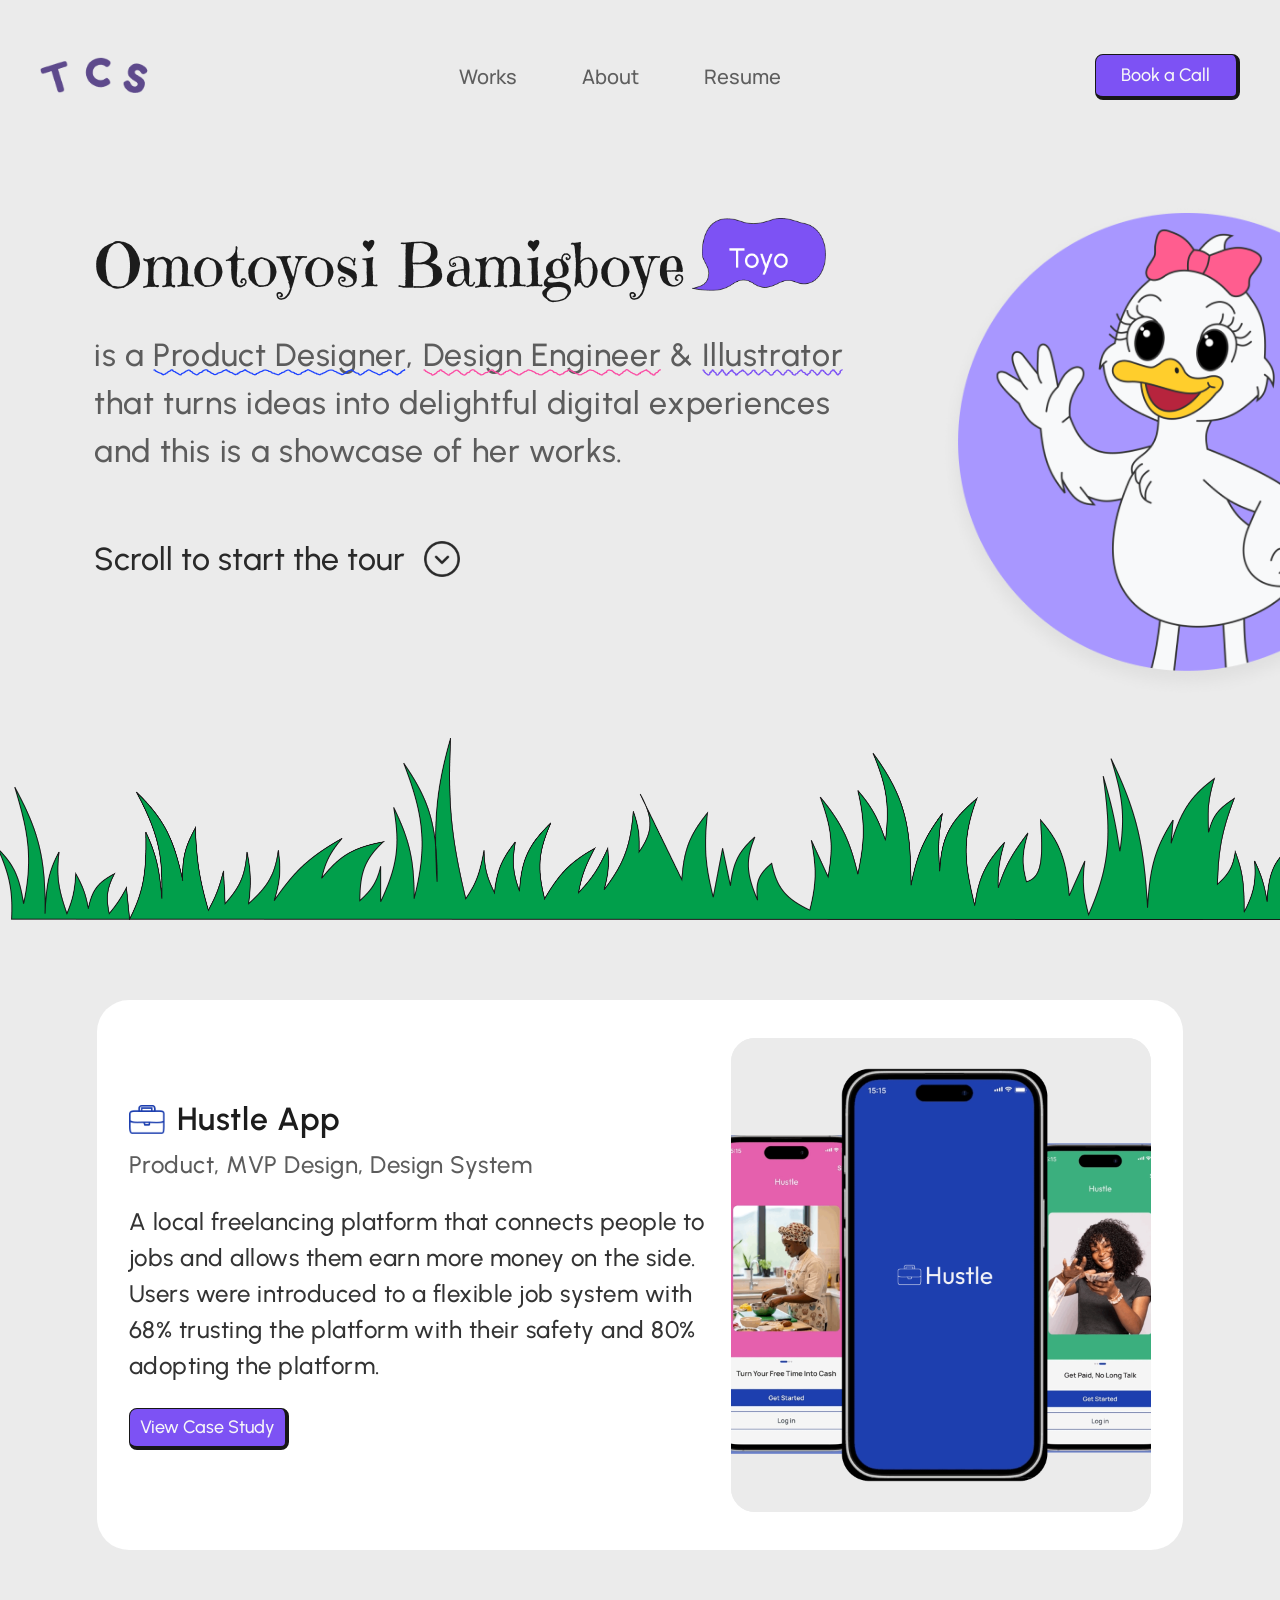
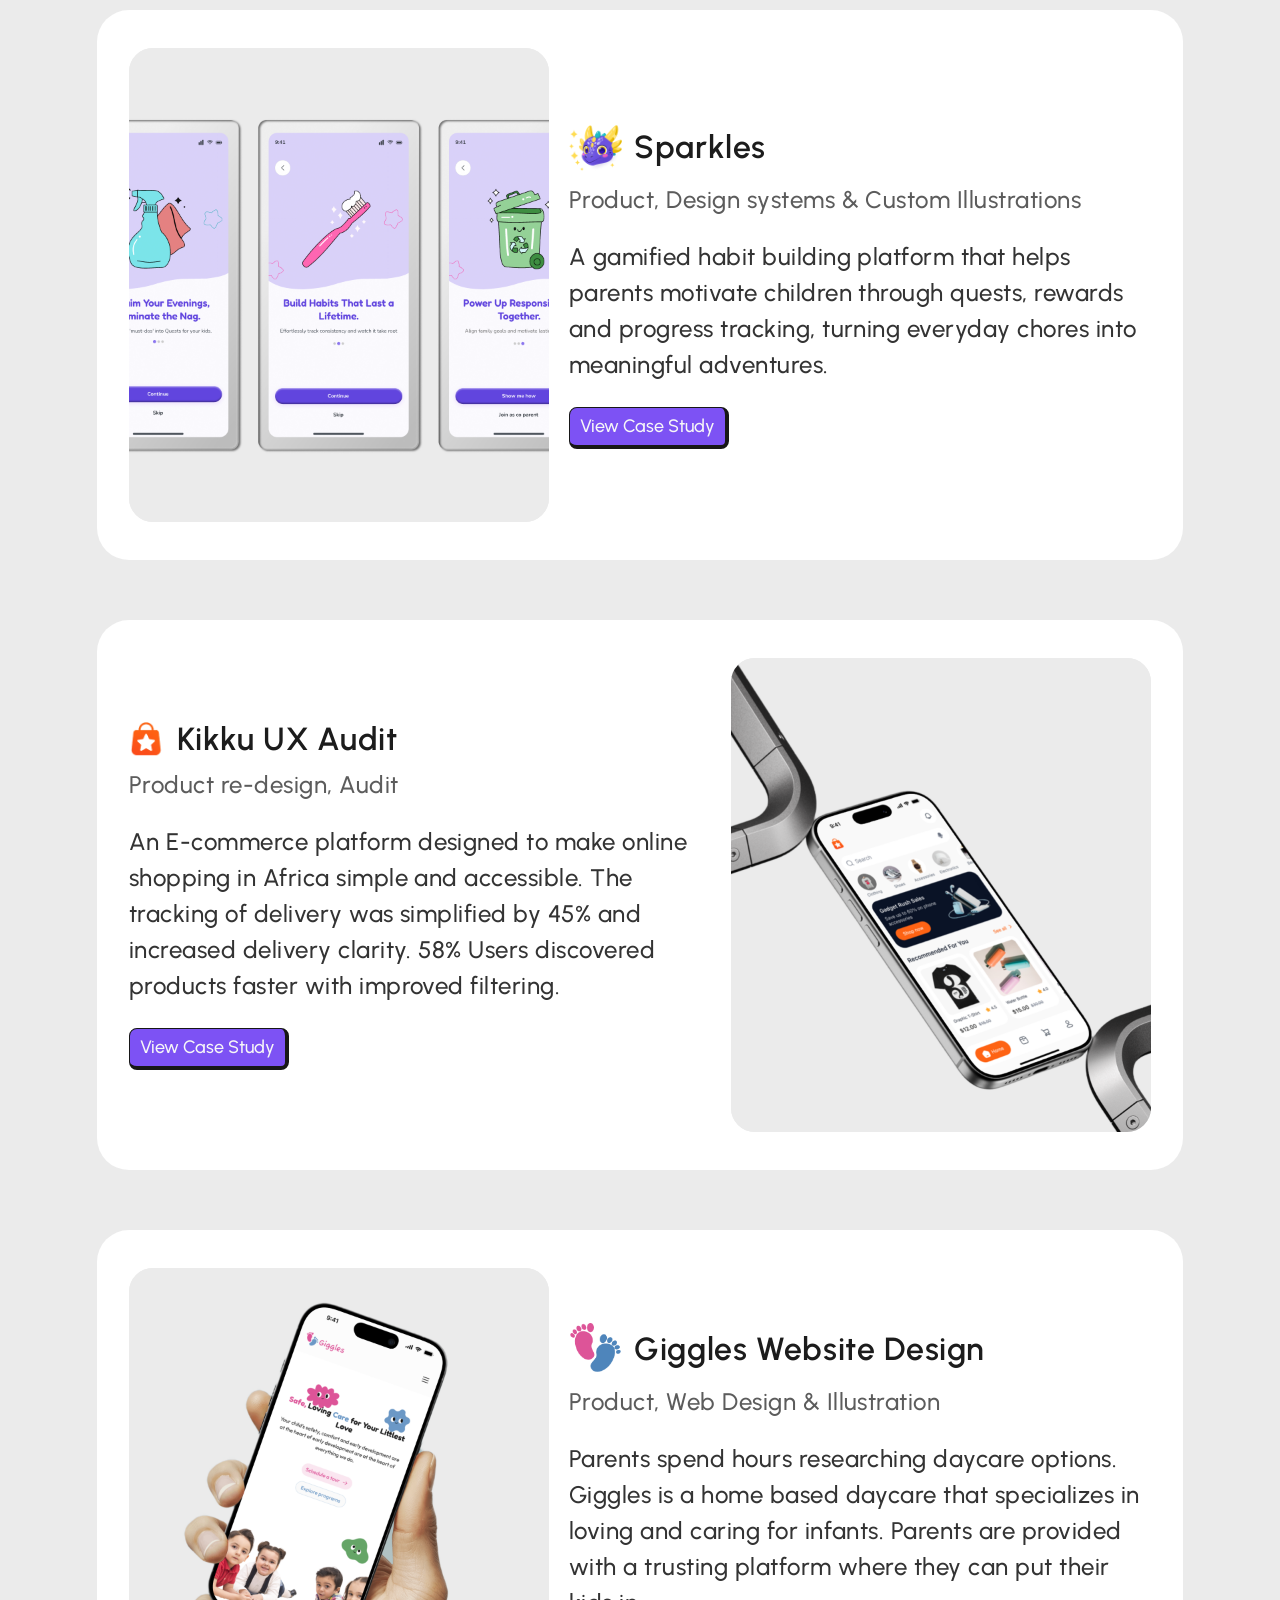
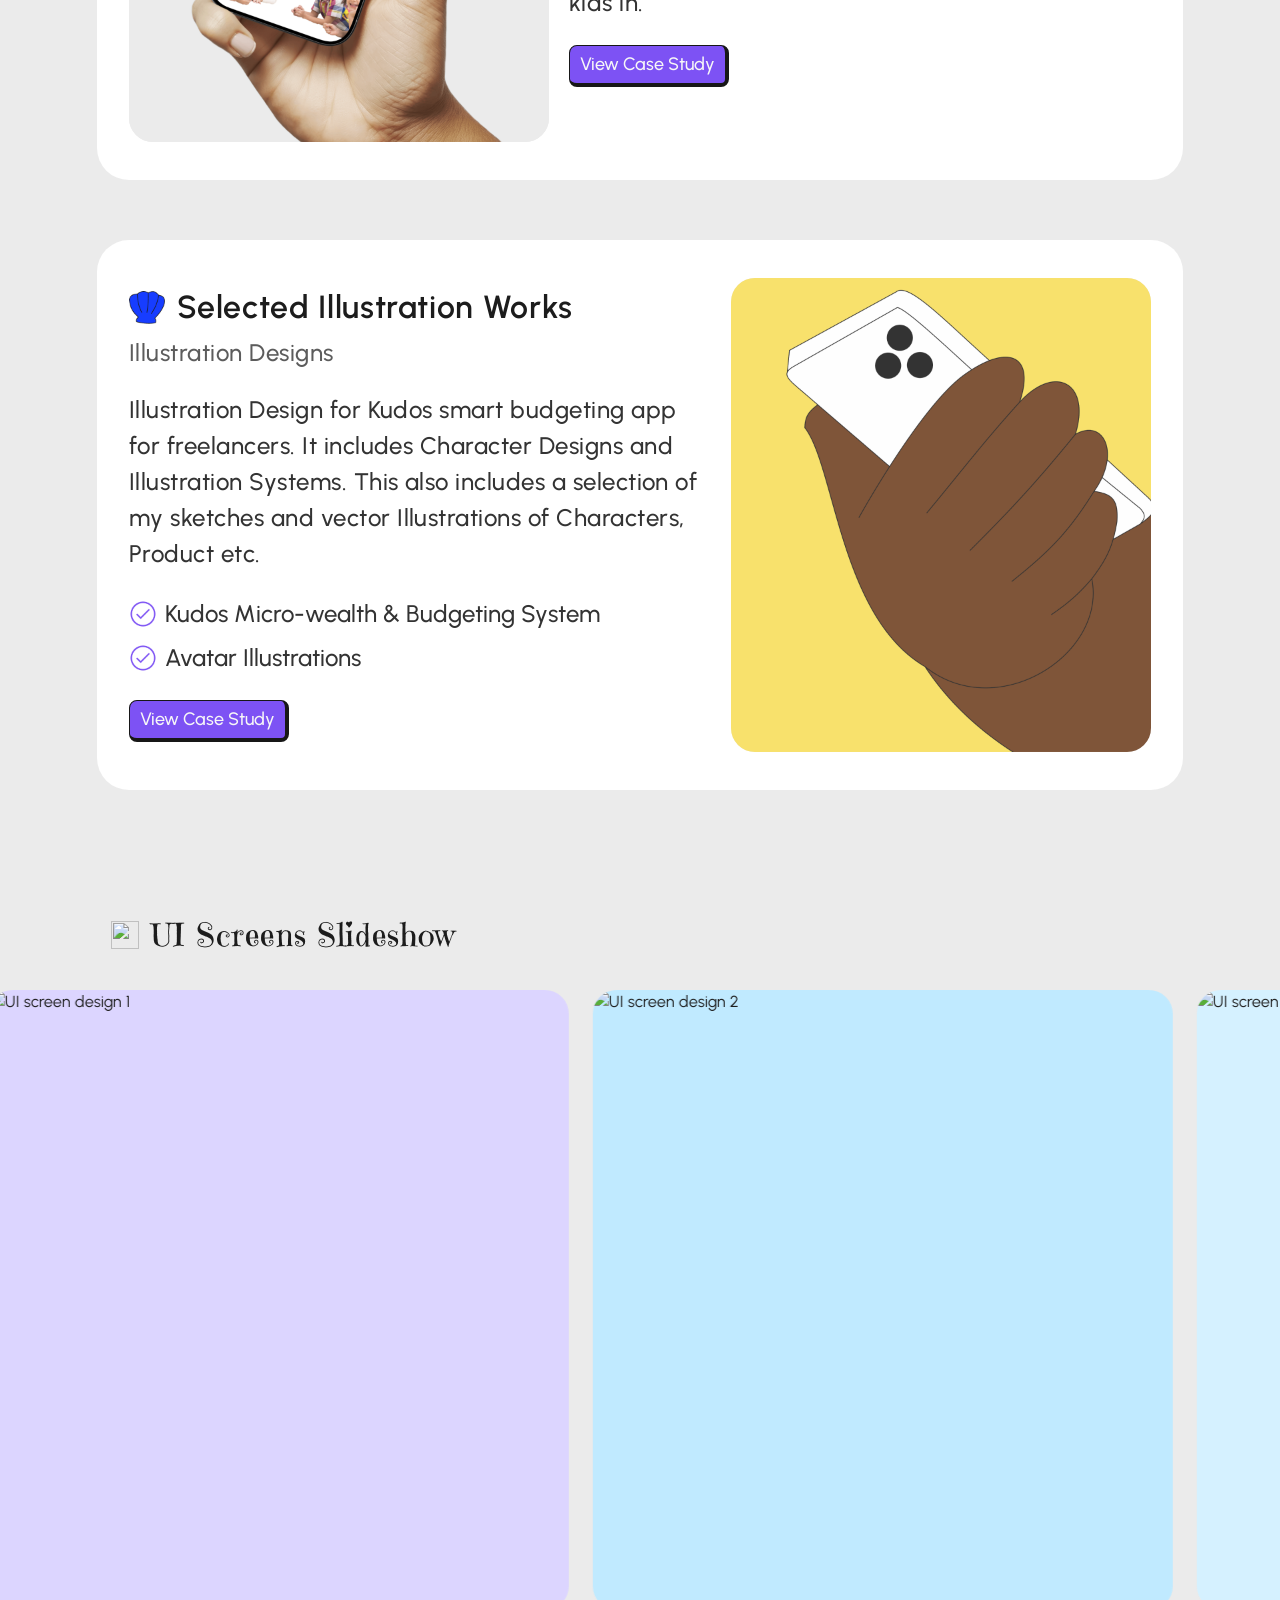
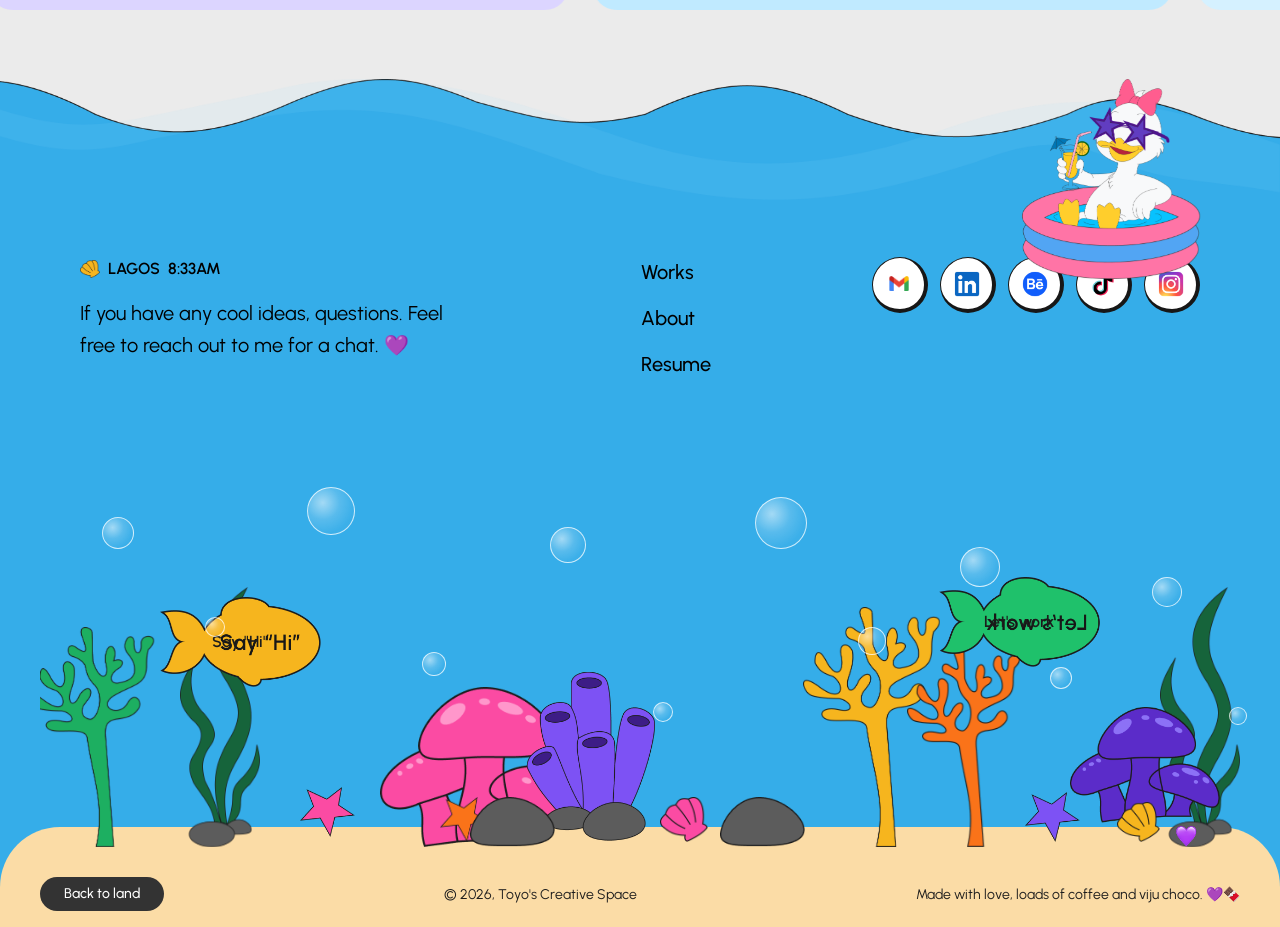
==== commit 49a336cb: "Merge pull request #4 from dev-ayomide/main Add Giggles case study" ====
--- a/index.html
+++ b/index.html
@@ -1,3 +1,4 @@
+
 <!DOCTYPE html>
 
 
@@ -19,22 +20,37 @@
   <!-- Mobile Menu Overlay -->
   <div class="mobile-menu" id="mobile-menu" role="dialog" aria-modal="true" aria-label="Navigation menu">
     <div class="mobile-menu__header">
-      <a href="index.html" class="mobile-menu__logo">
-        <img src="portfolio-design-images/tcs-logo.png" alt="Toyo's Creative Space home">
-      </a>
+      <a href="index.html" class="mobile-menu__logo"><img src="portfolio-design-images/tcs-logo.png" alt="Toyo's Creative Space"></a>
       <button class="mobile-menu__close" aria-label="Close navigation menu">
         <svg width="18" height="18" viewBox="0 0 18 18" fill="none" xmlns="http://www.w3.org/2000/svg" aria-hidden="true">
-          <path d="M16 2L2 16M2 2L16 16" stroke="#292929" stroke-width="2" stroke-linecap="round"/>
+          <path d="M16 2L2 16M2 2L16 16" stroke="#ffffff" stroke-width="2.5" stroke-linecap="round"/>
         </svg>
-      </button>
+      </button>1
+      
     </div>
     <nav class="mobile-menu__nav">
-      <a href="#projects" class="mobile-menu__link">Works</a>
-      <a href="about.html" class="mobile-menu__link">About</a>
+      <a href="index.html" class="mobile-menu__link">Home</a>
+      <a href="#projects" class="mobile-menu__link">Work</a>
       <a href="https://drive.google.com/file/d/1CQYjmtOOulWqzke0gi_U4UttHId4qYxD/view?usp=drive_link" class="mobile-menu__link" target="_blank" rel="noopener noreferrer">Resume</a>
     </nav>
     <div class="mobile-menu__actions">
       <a href="https://cal.com/toyoscreativespace/project-discovery-call" class="mobile-menu__btn" target="_blank" rel="noopener noreferrer" aria-label="Book a call (opens in new tab)">&#128197; Book a Call &rarr;</a>
+    </div>
+    <div class="mobile-menu__illustration" aria-hidden="true">
+      <img src="about-assets/teeny at work.png" alt="">
+    </div>
+    <div class="mobile-menu__contact">
+      <p class="mobile-menu__contact-label">Contact</p>
+      <div class="mobile-menu__contact-row">
+        <a href="mailto:toyoscreativespace@gmail.com" class="mobile-menu__contact-email">toyoscreativespace@gmail.com</a>
+        <button class="mobile-menu__copy-btn" aria-label="Copy email address" data-copy="toyoscreativespace@gmail.com">
+          <svg width="18" height="18" viewBox="0 0 24 24" fill="none" xmlns="http://www.w3.org/2000/svg" aria-hidden="true">
+            <rect x="9" y="9" width="13" height="13" rx="2" stroke="#292929" stroke-width="1.5"/>
+            <path d="M5 15H4a2 2 0 0 1-2-2V4a2 2 0 0 1 2-2h9a2 2 0 0 1 2 2v1" stroke="#292929" stroke-width="1.5"/>
+          </svg>
+        </button>
+      </div>
+      <p class="mobile-menu__globe">🌐 Works round the Globe</p>
     </div>
   </div>
 
@@ -251,7 +267,7 @@
 
       <!-- Left: clock + message -->
       <div class="footer-band__left">
-        <p class="footer-band__clock">🏆 LAGOS <span id="lagos-time" aria-live="polite" aria-label="Current time in Lagos">9:00AM</span></p>
+        <p class="footer-band__clock"><img src="portfolio-design-images/footer illustrations/yellow shells.png" alt="" aria-hidden="true" class="footer-band__clock-icon"> LAGOS <span id="lagos-time" aria-live="polite" aria-label="Current time in Lagos">9:00AM</span></p>
         <p class="footer-band__message">If you have any cool ideas, questions. Feel free to reach out to me for a chat. 💜</p>
       </div>
 
--- a/css/global.css
+++ b/css/global.css
@@ -11,6 +11,7 @@
 
 html {
   scroll-behavior: smooth;
+  overflow-x: hidden;
 }
 
 body {
@@ -20,6 +21,8 @@
   line-height: 1.5;
   -webkit-font-smoothing: antialiased;
   -moz-osx-font-smoothing: grayscale;
+  overflow-x: hidden;
+  max-width: 100%;
 }
 
 img {
--- a/css/style.css
+++ b/css/style.css
@@ -4,6 +4,7 @@
 
 .nav {
   width: 1322px;
+  max-width: calc(100vw - 40px);
   height: 74px;
   position: fixed;
   top: 40px;
@@ -99,18 +100,26 @@
 
 .nav__hamburger {
   display: none;
-  width: 44px;
-  height: 44px;
+  width: 48px;
+  height: 48px;
+  border-radius: 50%;
+  background: var(--color-primary);
+  box-shadow: 0 3px 0 0 var(--color-border);
   flex-direction: column;
   justify-content: center;
   align-items: center;
   gap: 5px;
+  transition: background var(--duration-fast) var(--ease-default);
+}
+
+.nav__hamburger:hover {
+  background: var(--color-primary-dark);
 }
 
 .nav__hamburger-line {
-  width: 24px;
+  width: 22px;
   height: 2px;
-  background: var(--color-text-primary);
+  background: #ffffff;
   transition: transform var(--duration-normal) var(--ease-default), opacity var(--duration-normal) var(--ease-default);
 }
 
@@ -127,33 +136,46 @@
 }
 
 .mobile-menu {
-  display: none;
   position: fixed;
-  top: 0;
-  left: 0;
-  width: 100%;
-  height: 100%;
-  background: #ffffff;
-  z-index: 999;
+  top: 8px;
+  left: 8px;
+  right: 8px;
+  max-height: calc(100svh - 72px);
+  overflow-y: auto;
+  background: var(--color-page-bg);
+  border-radius: 20px;
+  box-shadow: 0 8px 48px rgba(0, 0, 0, 0.14), 0 2px 12px rgba(0, 0, 0, 0.06);
+  z-index: 1001;
+  padding: 24px 24px 36px;
+  display: flex;
   flex-direction: column;
-  align-items: stretch;
+
+  opacity: 0;
+  visibility: hidden;
+  transform: translateY(-10px) scale(0.97);
+  transform-origin: top center;
+  transition:
+    opacity 0.3s ease,
+    transform 0.36s cubic-bezier(0.16, 1, 0.3, 1),
+    visibility 0s linear 0.36s;
 }
 
 .mobile-menu.open {
-  display: flex;
+  opacity: 1;
+  visibility: visible;
+  transform: none;
+  transition:
+    opacity 0.28s ease,
+    transform 0.36s cubic-bezier(0.16, 1, 0.3, 1),
+    visibility 0s linear 0s;
 }
 
 .mobile-menu__header {
   display: flex;
   align-items: center;
   justify-content: space-between;
-  padding: 20px 24px;
-  border-bottom: 1px solid #E5E5E5;
-}
-
-.mobile-menu__logo {
-  display: flex;
-  align-items: center;
+  margin-bottom: 20px;
+  flex-shrink: 0;
 }
 
 .mobile-menu__logo img {
@@ -162,55 +184,89 @@
 }
 
 .mobile-menu__close {
-  width: 44px;
-  height: 44px;
-  border: 1.5px solid #DEDEDE;
-  border-radius: 10px;
-  background: #ffffff;
+  width: 48px;
+  height: 48px;
+  border-radius: 50%;
+  background: var(--color-primary);
+  box-shadow: 0 4px 0 0 var(--color-border);
+  border: none;
   display: flex;
   align-items: center;
   justify-content: center;
   cursor: pointer;
   flex-shrink: 0;
-  transition: background var(--duration-fast) var(--ease-default);
+  opacity: 0;
+  transform: scale(0.7);
+  transition:
+    background var(--duration-fast) var(--ease-default),
+    opacity 0.22s ease,
+    transform 0.3s cubic-bezier(0.34, 1.56, 0.64, 1);
+}
+
+.mobile-menu.open .mobile-menu__close {
+  opacity: 1;
+  transform: scale(1);
+  transition-delay: 0.1s;
 }
 
 .mobile-menu__close:hover {
-  background: #F5F5F5;
+  background: var(--color-primary-dark);
 }
 
 .mobile-menu__nav {
   display: flex;
   flex-direction: column;
-  flex: 1;
+  flex: none;
+  margin-top: 0;
+  gap: 12px;
 }
 
 .mobile-menu__link {
-  font-family: var(--font-family-primary);
-  font-weight: var(--font-weight-medium);
-  font-size: 22px;
+  font-family: var(--font-family-display);
+  font-weight: 400;
+  font-size: 40px;
+  line-height: 1.2;
   color: var(--color-text-primary);
-  padding: 22px 24px;
-  border-bottom: 1px solid #E5E5E5;
   text-decoration: none;
   display: block;
-  transition: background var(--duration-fast) var(--ease-default);
+  opacity: 0;
+  transform: translateY(28px);
+  transition:
+    color var(--duration-fast) var(--ease-default),
+    opacity 0.32s ease,
+    transform 0.44s cubic-bezier(0.16, 1, 0.3, 1);
 }
 
 .mobile-menu__link:hover {
-  background: #F9F9F9;
-}
+  color: var(--color-primary);
+}
+
+.mobile-menu.open .mobile-menu__link:nth-child(1) { opacity: 1; transform: none; transition-delay: 0.08s; }
+.mobile-menu.open .mobile-menu__link:nth-child(2) { opacity: 1; transform: none; transition-delay: 0.15s; }
+.mobile-menu.open .mobile-menu__link:nth-child(3) { opacity: 1; transform: none; transition-delay: 0.22s; }
 
 .mobile-menu__actions {
-  padding: 24px;
+  padding: 20px 0 0;
+  opacity: 0;
+  transform: translateY(12px);
+  transition:
+    opacity 0.3s ease,
+    transform 0.4s cubic-bezier(0.16, 1, 0.3, 1);
+}
+
+.mobile-menu.open .mobile-menu__actions {
+  opacity: 1;
+  transform: none;
+  transition-delay: 0.28s;
 }
 
 .mobile-menu__btn {
-  display: flex;
+  display: inline-flex;
   align-items: center;
   justify-content: center;
-  width: 100%;
-  height: 58px;
+  width: auto;
+  padding: 0 28px;
+  height: 48px;
   background: var(--color-primary);
   border-width: 0.5px 4px 4px 0.5px;
   border-style: solid;
@@ -218,7 +274,7 @@
   border-radius: var(--radius-sm);
   font-family: var(--font-family-primary);
   font-weight: var(--font-weight-medium);
-  font-size: 20px;
+  font-size: 16px;
   color: var(--color-text-inverse);
   text-decoration: none;
   transition: background var(--duration-fast) var(--ease-default);
@@ -228,12 +284,90 @@
   background: var(--color-primary-dark);
 }
 
+.mobile-menu__illustration {
+  margin-top: 14px;
+  pointer-events: none;
+  opacity: 0;
+  transform: translateY(12px);
+  transition:
+    opacity 0.3s ease,
+    transform 0.4s cubic-bezier(0.16, 1, 0.3, 1);
+}
+
+.mobile-menu.open .mobile-menu__illustration {
+  opacity: 1;
+  transform: none;
+  transition-delay: 0.32s;
+}
+
+.mobile-menu__illustration img {
+  height: 160px;
+  width: auto;
+  object-fit: contain;
+  display: block;
+}
+
+.mobile-menu__contact {
+  margin-top: auto;
+  padding-top: 16px;
+  border-top: 1px solid rgba(0, 0, 0, 0.1);
+  opacity: 0;
+  transition: opacity 0.28s ease;
+}
+
+.mobile-menu.open .mobile-menu__contact {
+  opacity: 1;
+  transition-delay: 0.36s;
+}
+
+.mobile-menu__contact-label {
+  font-family: var(--font-family-primary);
+  font-size: 11px;
+  font-weight: var(--font-weight-semibold);
+  letter-spacing: 0.1em;
+  text-transform: uppercase;
+  color: var(--color-text-secondary);
+  margin-bottom: 8px;
+}
+
+.mobile-menu__contact-row {
+  display: flex;
+  align-items: center;
+  gap: 10px;
+}
+
+.mobile-menu__contact-email {
+  font-family: var(--font-family-primary);
+  font-size: 14px;
+  font-weight: var(--font-weight-medium);
+  color: var(--color-text-primary);
+  text-decoration: none;
+}
+
+.mobile-menu__copy-btn {
+  background: none;
+  border: none;
+  padding: 4px;
+  cursor: pointer;
+  display: flex;
+  align-items: center;
+  flex-shrink: 0;
+}
+
+.mobile-menu__globe {
+  margin-top: 4px;
+  font-family: var(--font-family-primary);
+  font-size: 13px;
+  color: var(--color-text-secondary);
+}
+
 /* ========================================
    HERO
    ======================================== */
 
 .hero {
   width: 1512px;
+  max-width: 100%;
   height: 920px;
   background: var(--color-page-bg);
   flex: none;
@@ -641,18 +775,28 @@
 }
 
 .footer-band__clock {
+  display: flex;
+  align-items: center;
+  gap: 8px;
   font-family: var(--font-family-primary);
   font-size: 16px;
   font-weight: var(--font-weight-semibold);
-  color: #FFFFFF;
+  color: #000000;
   margin: 0;
+}
+
+.footer-band__clock-icon {
+  width: 20px;
+  height: 20px;
+  object-fit: contain;
+  flex-shrink: 0;
 }
 
 .footer-band__message {
   font-family: var(--font-family-primary);
   font-size: 20px;
   font-weight: var(--font-weight-regular);
-  color: #FFFFFF;
+  color: #000000;
   line-height: 1.6;
   margin: 0;
   max-width: 400px;
@@ -671,7 +815,7 @@
   font-family: var(--font-family-primary);
   font-size: 20px;
   font-weight: var(--font-weight-medium);
-  color: #FFFFFF !important;
+  color: #000000 !important;
   text-decoration: none !important;
 }
 
@@ -693,6 +837,9 @@
   height: 56px;
   border-radius: 50%;
   background: var(--color-white);
+  border-width: 0.5px 4px 4px 0.5px;
+  border-style: solid;
+  border-color: var(--color-border);
   text-decoration: none;
   flex-shrink: 0;
   transition: none;
@@ -862,38 +1009,52 @@
   .hero {
     width: 100%;
     height: auto;
-    min-height: 800px;
+    min-height: 0;
+    display: flex;
+    flex-direction: column;
+    padding-top: 100px;
   }
 
   .hero__content {
+    position: static;
     width: 90%;
-    left: 5%;
-    top: 150px;
-    position: relative;
+    left: auto;
+    top: auto;
+    margin: 0 auto;
   }
 
   .hero__name {
     width: 100%;
-    font-size: 48px;
+    font-size: 38px;
   }
 
   .hero__description {
     width: 100%;
-    font-size: 24px;
+    font-size: 22px;
+  }
+
+  .hero__name-last {
+    position: relative;
+    display: inline;
   }
 
   .hero__speech-bubble {
-    left: 410px;
-    top: -35px;
+    position: absolute;
+    top: -8px;
+    left: calc(100% + 6px);
+    right: auto;
+    width: 116px;
+    height: 62px;
   }
 
   .hero-image {
-    position: relative;
+    position: static;
     left: auto;
     top: auto;
-    width: 350px;
-    height: 350px;
-    margin: 40px auto 0;
+    width: min(380px, 92vw);
+    height: min(380px, 92vw);
+    margin: 20px auto 0;
+    flex-shrink: 0;
   }
 
   .hero-image img {
@@ -903,13 +1064,13 @@
   }
 
   .scroll-indicator {
-    font-size: 24px;
+    font-size: 22px;
     margin-top: 20px;
   }
 
   .scroll-arrow {
-    width: 32px;
-    height: 32px;
+    width: 28px;
+    height: 28px;
   }
 
   .hero__grass {
@@ -917,7 +1078,9 @@
     position: relative;
     top: auto;
     left: auto;
-    margin-top: 40px;
+    height: 120px;
+    margin-top: -30px;
+    flex-shrink: 0;
   }
 
   .projects {
@@ -968,60 +1131,103 @@
     height: 350px;
   }
 
-  .footer {
+  .footer-band {
+    flex-wrap: wrap;
+    padding: 28px 20px 20px;
+    row-gap: 20px;
+    column-gap: 16px;
+    align-items: flex-start;
+  }
+
+  .footer-band__left {
+    flex: 1 1 55%;
+    min-width: 0;
+  }
+
+  .footer-band__message {
+    font-size: 16px;
+  }
+
+  .footer-band__socials {
+    flex: 1 1 auto;
+    flex-wrap: wrap;
+    gap: 8px;
+    align-items: flex-start;
+    justify-content: flex-end;
+  }
+
+  .footer-band__social-btn,
+  .footer-band__social-btn:hover,
+  .footer-band__social-btn:focus,
+  .footer-band__social-btn:active {
+    width: 42px;
+    height: 42px;
+  }
+
+  .footer-band__social-btn img {
+    width: 20px;
+    height: 20px;
+  }
+
+  .footer-band__nav {
+    order: 3;
     width: 100%;
-  }
-
-  .footer__top {
-    padding: 30px 24px;
-  }
-
-  .footer__row2 {
-    flex-direction: column;
-    gap: 30px;
-  }
-
-  .footer__message {
-    max-width: 100%;
-  }
-
-  .footer__socials {
+    flex-direction: row;
+    flex-wrap: wrap;
+    gap: 20px;
+  }
+
+  .site-footer {
+    padding-top: 80px;
+    overflow: hidden;
+  }
+
+  .footer-sea__teeny {
+    height: 120px;
+    right: 16px;
+  }
+
+  .footer-sea {
+    height: 280px;
+    overflow: hidden;
+  }
+
+  .footer-sea__sand {
+    height: 70px;
+    border-radius: 36px 36px 0 0;
+  }
+
+  .footer-sea__fish-wrap {
+    bottom: 100px !important;
+  }
+
+  .footer-sea__fish-img {
+    height: 58px;
+  }
+
+  .footer-sea__fish-text {
+    font-size: 12px;
+  }
+
+  .footer-sea__bar {
+    bottom: 6px;
+    padding: 0 16px;
+    flex-wrap: wrap;
+    gap: 4px;
     justify-content: center;
   }
 
-  .underwater {
-    height: 500px;
-  }
-
-  .underwater__sand {
-    height: 150px;
-  }
-
-  .underwater__bottom-bar {
-    flex-direction: column;
-    gap: 8px;
-    padding: 0 24px;
+  .footer-sea__back-btn {
+    padding: 6px 18px;
+    font-size: 12px;
+  }
+
+  .footer-sea__copyright,
+  .footer-sea__tagline {
+    font-size: 11px;
     text-align: center;
   }
 
-  .underwater__teeny {
-    width: 180px;
-    right: 20px;
-    bottom: 256px;
-  }
-
-  .underwater__back-to-land {
-    left: 24px;
-    bottom: 80px;
-  }
-
-  .underwater__back-to-land img {
-    max-width: 120px;
-  }
-
-  .hero__content {
-    top: 120px;
-  }
 }
 
 /* ========================================
@@ -1030,59 +1236,61 @@
 
 @media (max-width: 768px) {
   .nav {
-    top: 16px;
+    top: 20px;
+    width: calc(100% - 32px);
   }
 
   .hero {
-    min-height: 700px;
+    padding-top: 156px;
   }
 
   .hero__content {
-    top: 100px;
-    gap: 12px;
+    gap: 10px;
+    width: 92%;
   }
 
   .hero__name {
-    font-size: 36px;
-    width: 100%;
+    font-size: 26px;
   }
 
   .hero__description {
-    font-size: 18px;
-    width: 100%;
+    font-size: 16px;
+  }
+
+  .hero__name-last {
+    position: relative;
+    display: inline;
   }
 
   .hero__speech-bubble {
-    left: 310px;
-    top: -25px;
-    width: 100px;
-    height: 55px;
+    position: absolute;
+    top: -28px;
+    left: calc(100% + 4px);
+    right: auto;
+    width: 90px;
+    height: 48px;
   }
 
   .hero-image {
-    position: relative;
-    width: 250px;
-    height: 250px;
-    margin: 30px auto 0;
-  }
-
-  .hero-image img {
-    width: 100%;
-    height: 100%;
-    object-fit: contain;
+    width: min(330px, 90vw);
+    height: min(330px, 90vw);
+    margin: 16px auto 0;
   }
 
   .scroll-indicator {
-    font-size: 20px;
+    font-size: 16px;
+    margin-top: 12px;
+    gap: 8px;
   }
 
   .scroll-arrow {
-    width: 28px;
-    height: 28px;
+    width: 18px;
+    height: 18px;
   }
 
   .hero__grass {
-    height: 120px;
+    height: 100px;
+    margin-top: -20px;
   }
 
   .projects {
@@ -1133,61 +1341,17 @@
     height: 300px;
   }
 
-  .footer__top {
-    padding: 20px 16px;
-  }
-
-  .footer__message p {
-    font-size: 18px;
-  }
-
-  .footer__nav a {
-    font-size: 18px;
-  }
-
-  .footer__socials a {
-    width: 48px;
-    height: 48px;
-  }
-
-  .footer__socials a img {
-    width: 24px;
-    height: 24px;
-  }
-
-  .underwater {
-    height: 400px;
-  }
-
-  .underwater__sand {
-    height: 120px;
-  }
-
-  .underwater__teeny {
-    width: 150px;
-    right: 20px;
-    bottom: 120px;
-  }
-
-  .underwater__back-to-land {
-    left: 16px;
-    bottom: 70px;
-  }
-
-  .underwater__back-to-land img {
-    max-width: 100px;
-  }
-
-  .underwater__bottom-bar {
+  .footer-band__message {
+    font-size: 15px;
+  }
+
+  .footer-band__clock {
     font-size: 14px;
-    flex-direction: column;
-    gap: 6px;
-    padding: 0 16px;
-    text-align: center;
-  }
-
-  .underwater__bubble {
-    display: none;
+  }
+
+  .footer-sea__bubble {
+    transform: scale(0.65);
+    transform-origin: center center;
   }
 }
 
@@ -1284,9 +1448,10 @@
   align-items: center;
   gap: 10px;
   margin-bottom: 28px;
-  font-family: var(--font-family-primary);
-  font-weight: var(--font-weight-semibold);
-  font-size: 22px;
+  font-family: var(--font-family-display);
+  font-weight: 400;
+  font-size: 32px;
+  line-height: 120%;
   color: var(--color-text-primary);
 }
 
@@ -1337,9 +1502,9 @@
 }
 
 .cs-next-project__title {
-  font-family: var(--font-family-primary);
-  font-weight: var(--font-weight-semibold);
-  font-size: 30px;
+  font-family: var(--font-family-display);
+  font-weight: 400;
+  font-size: 32px;
   line-height: 120%;
   color: var(--color-text-primary);
 }
@@ -1397,8 +1562,8 @@
 .cs-next-project__image img {
   width: 100%;
   height: 100%;
-  object-fit: cover;
-  object-position: left center;
+  object-fit: contain;
+  object-position: center;
 }
 
 @media (max-width: 900px) {
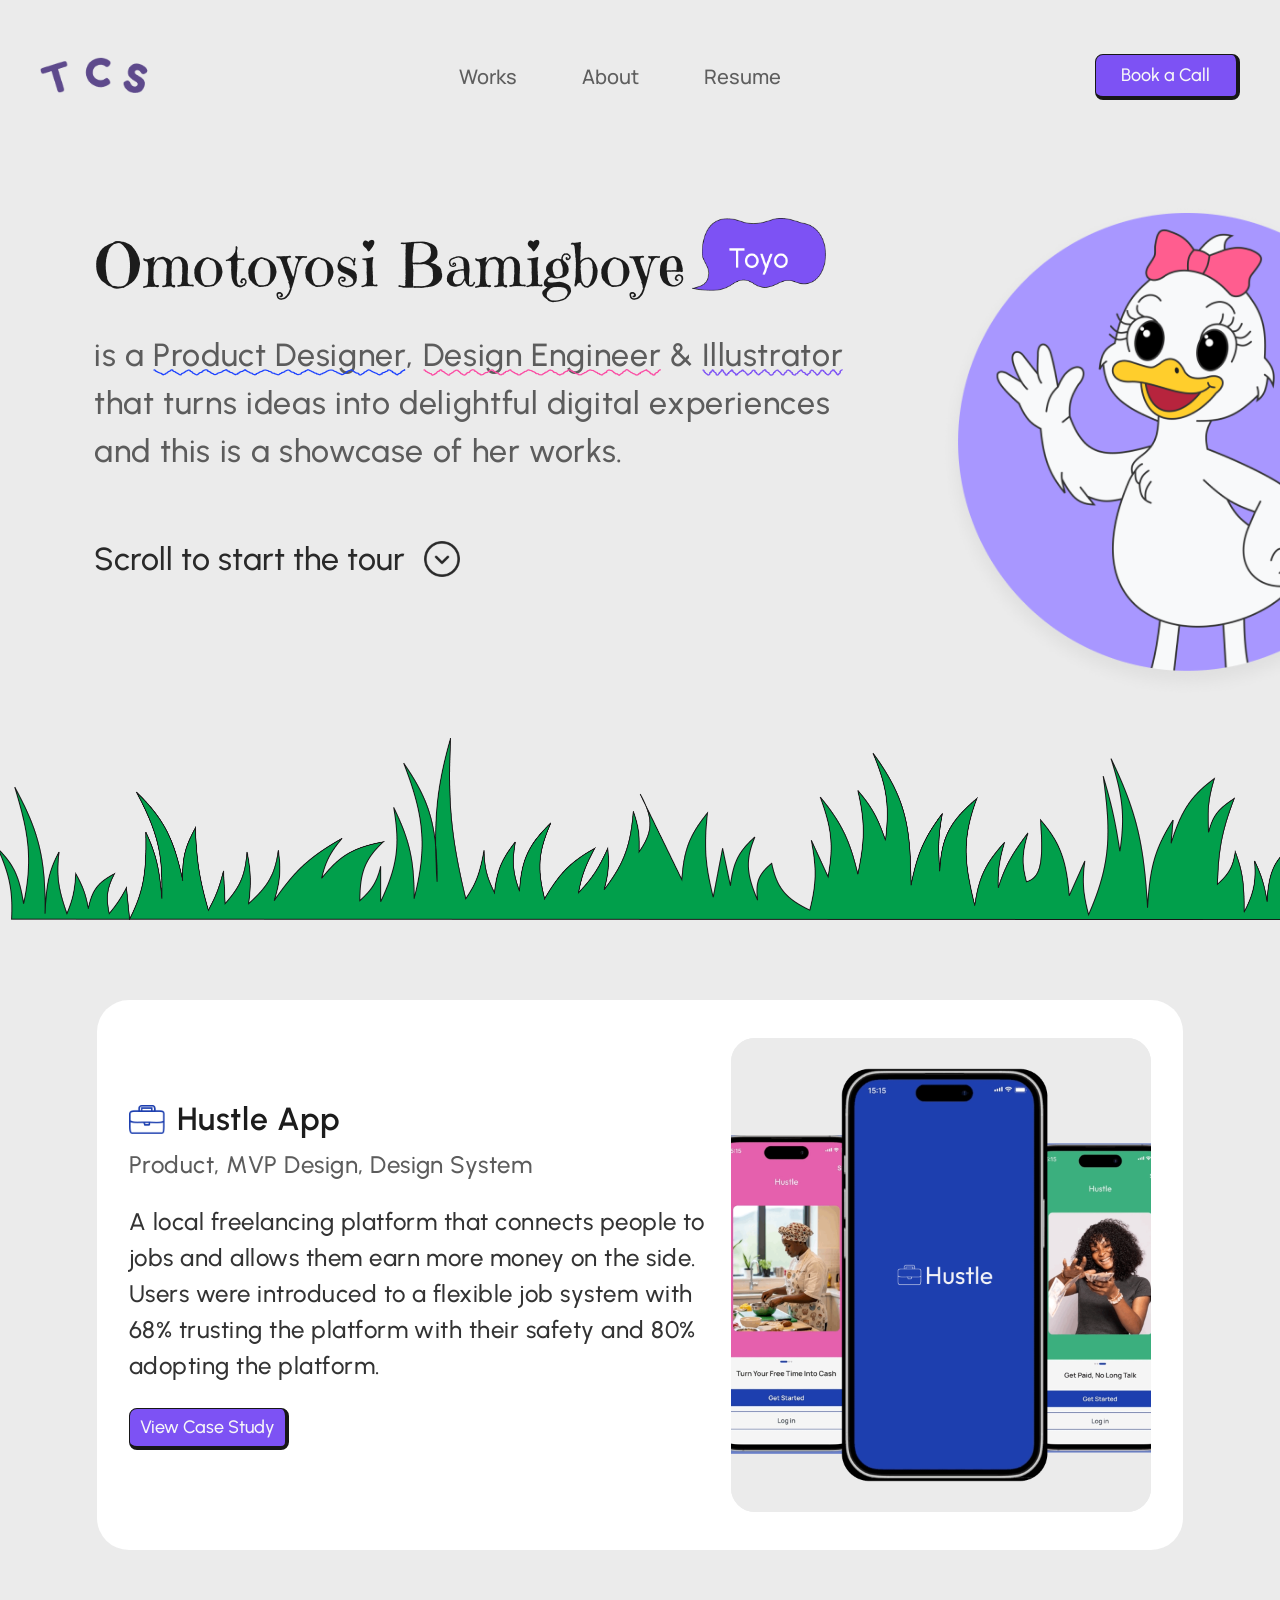
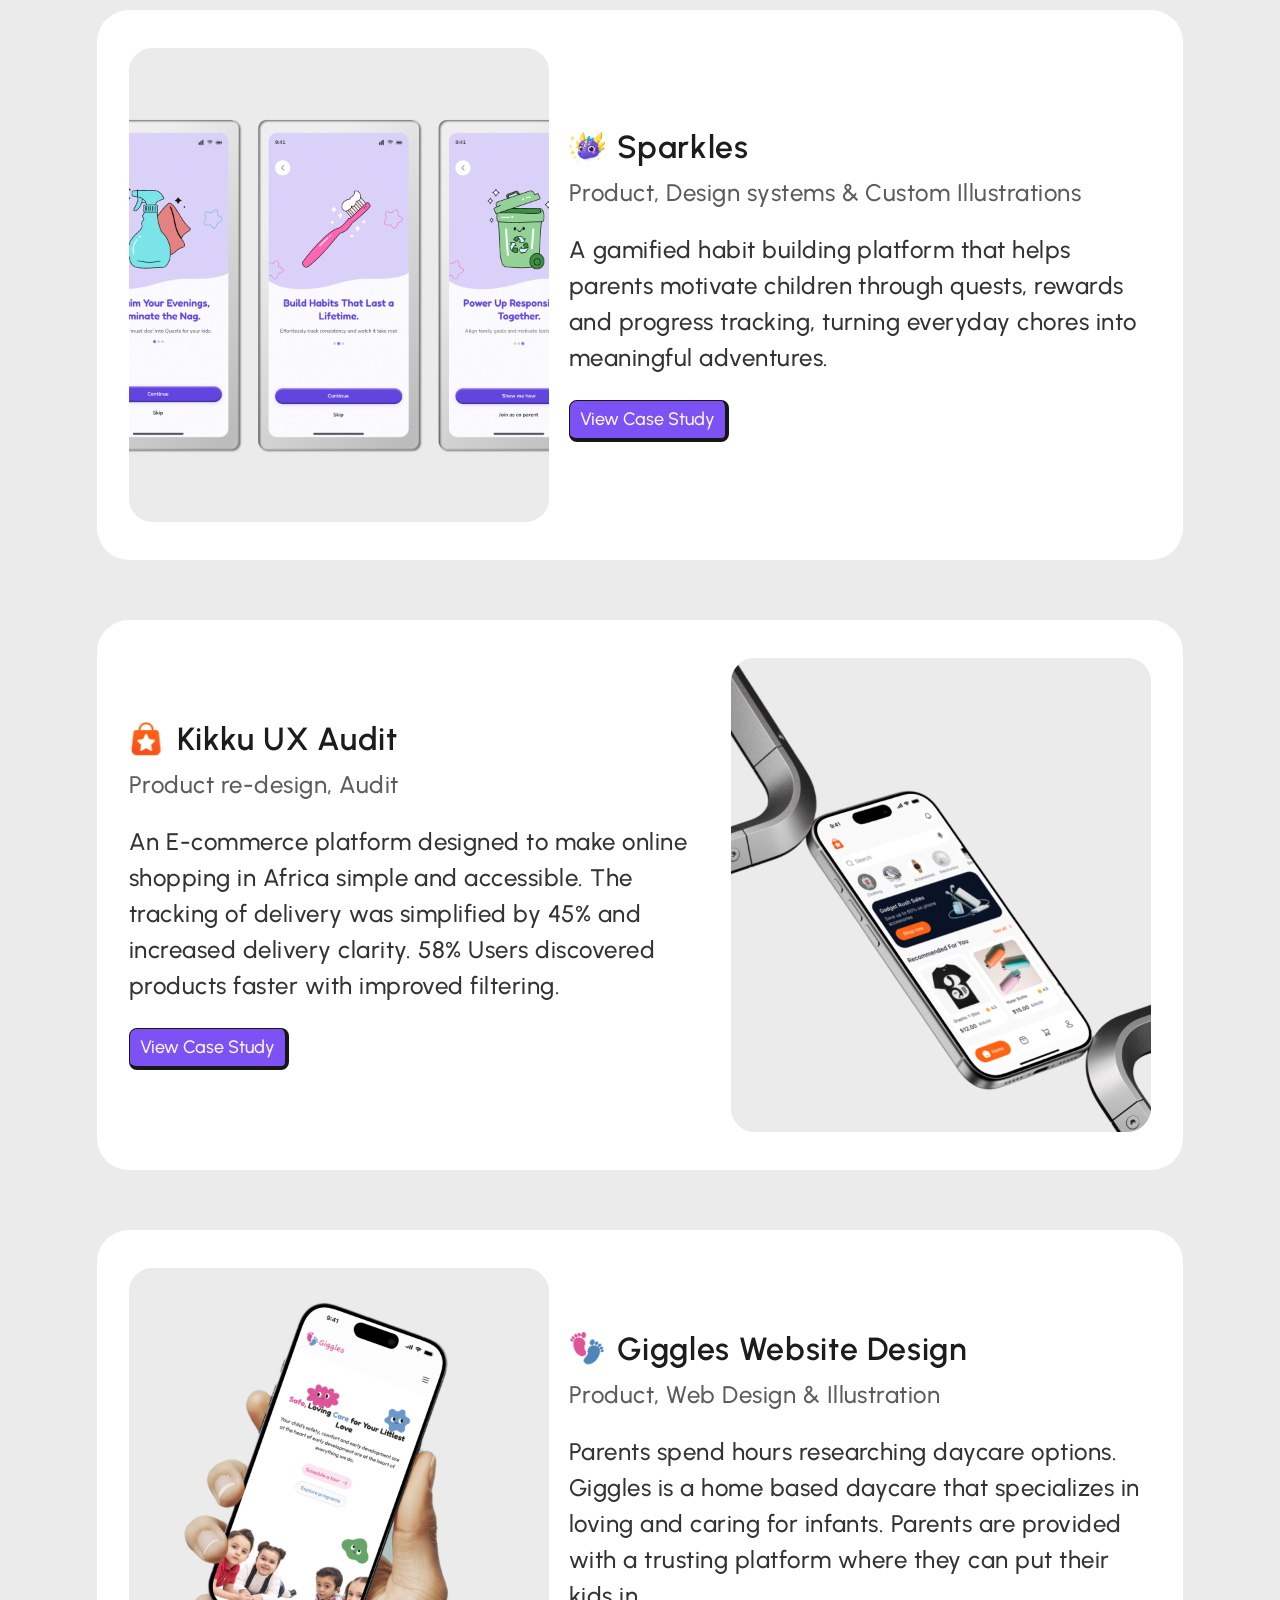
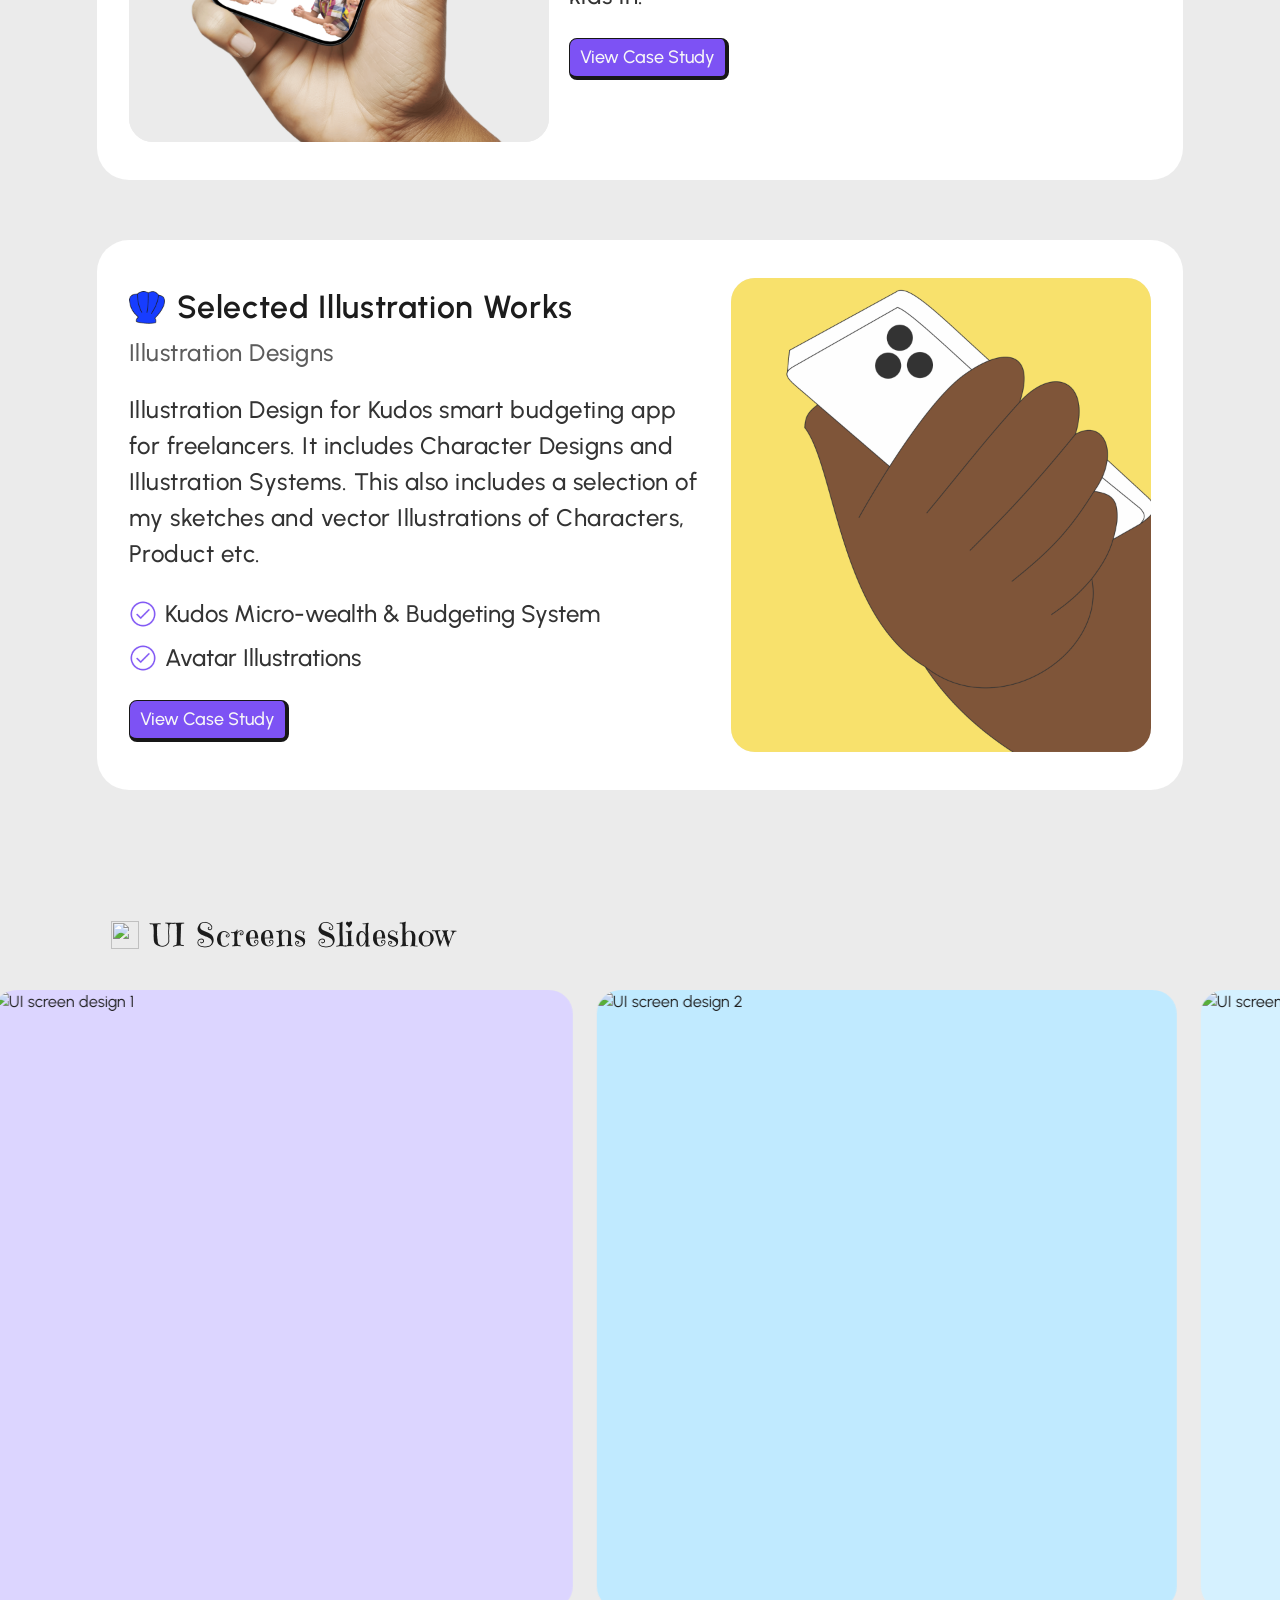
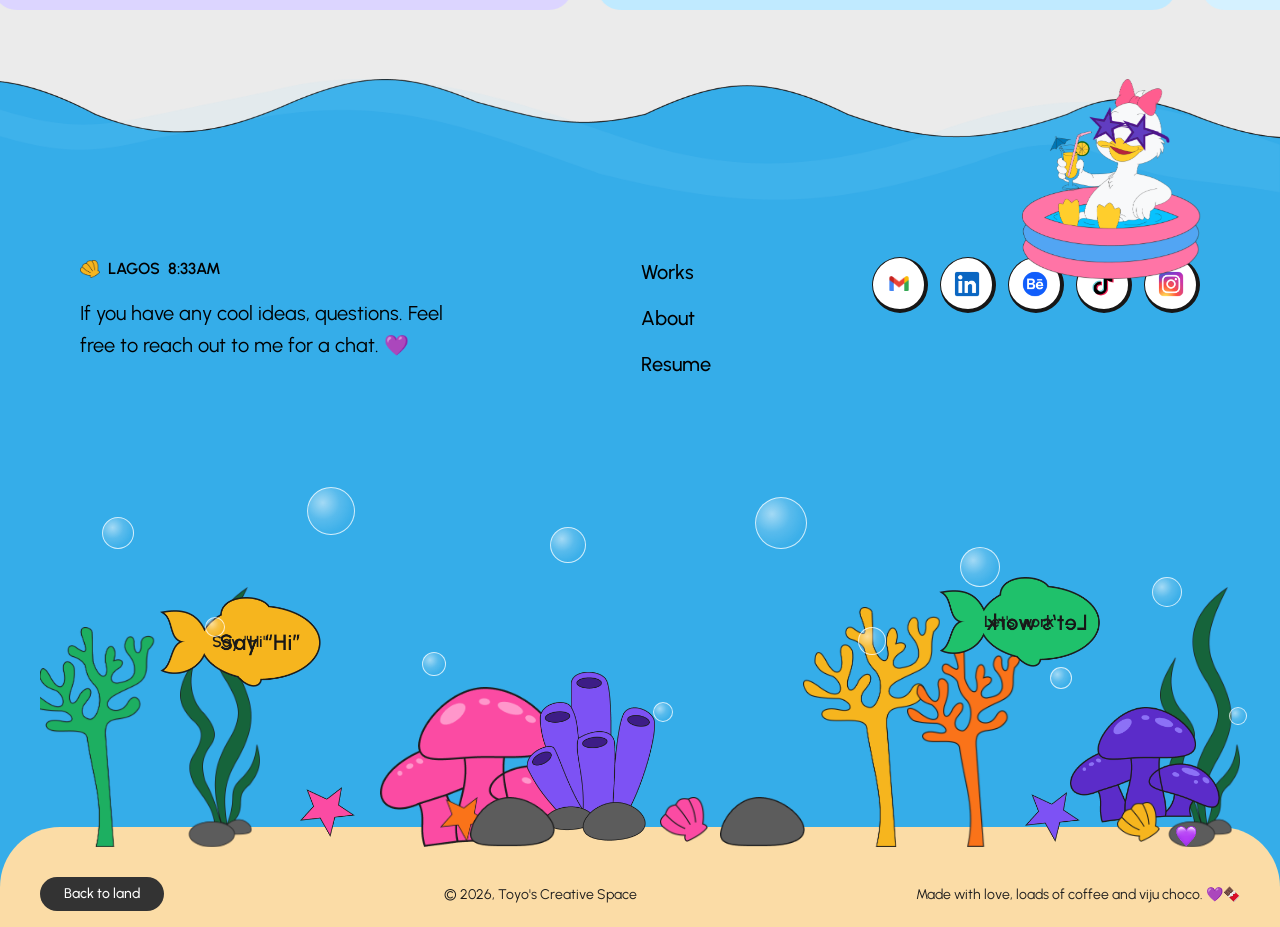
==== commit 8fe76d60: "menu and mobile responsive homepage-commit" ====
--- a/index.html
+++ b/index.html
@@ -10,6 +10,7 @@
   <title>Toyo's Creative Space — Portfolio</title>
   <link rel="stylesheet" href="css/global.css">
   <link rel="stylesheet" href="css/style.css">
+  <link rel="stylesheet" href="css/index-mobile-menu.css">
   <link rel="icon" href="favicon.ico" type="image/x-icon">
 </head>
 <body>
@@ -19,23 +20,13 @@
 
   <!-- Mobile Menu Overlay -->
   <div class="mobile-menu" id="mobile-menu" role="dialog" aria-modal="true" aria-label="Navigation menu">
-    <div class="mobile-menu__header">
-      <a href="index.html" class="mobile-menu__logo"><img src="portfolio-design-images/tcs-logo.png" alt="Toyo's Creative Space"></a>
-      <button class="mobile-menu__close" aria-label="Close navigation menu">
-        <svg width="18" height="18" viewBox="0 0 18 18" fill="none" xmlns="http://www.w3.org/2000/svg" aria-hidden="true">
-          <path d="M16 2L2 16M2 2L16 16" stroke="#ffffff" stroke-width="2.5" stroke-linecap="round"/>
-        </svg>
-      </button>1
-      
-    </div>
     <nav class="mobile-menu__nav">
       <a href="index.html" class="mobile-menu__link">Home</a>
+      <a href="about.html" class="mobile-menu__link">About</a>
       <a href="#projects" class="mobile-menu__link">Work</a>
       <a href="https://drive.google.com/file/d/1CQYjmtOOulWqzke0gi_U4UttHId4qYxD/view?usp=drive_link" class="mobile-menu__link" target="_blank" rel="noopener noreferrer">Resume</a>
     </nav>
-    <div class="mobile-menu__actions">
-      <a href="https://cal.com/toyoscreativespace/project-discovery-call" class="mobile-menu__btn" target="_blank" rel="noopener noreferrer" aria-label="Book a call (opens in new tab)">&#128197; Book a Call &rarr;</a>
-    </div>
+    <a href="https://cal.com/toyoscreativespace/project-discovery-call" class="mobile-menu__btn" target="_blank" rel="noopener noreferrer" aria-label="Book a call (opens in new tab)">Book a Call</a>
     <div class="mobile-menu__illustration" aria-hidden="true">
       <img src="about-assets/teeny at work.png" alt="">
     </div>
@@ -50,9 +41,15 @@
           </svg>
         </button>
       </div>
-      <p class="mobile-menu__globe">🌐 Works round the Globe</p>
+      <p class="mobile-menu__globe"><img src="mobile menu/globe.svg" alt="" class="mobile-menu__globe-icon">Works round the Globe</p>
     </div>
   </div>
+
+  <!-- Mobile Menu Toggle (mobile only) -->
+  <button class="nav__hamburger" aria-expanded="false" aria-controls="mobile-menu" aria-label="Open navigation menu">
+    <img src="mobile menu/menu.svg" alt="" class="nav__hamburger-icon">
+    <img src="mobile menu/cancel menu.png" alt="" class="nav__hamburger-close">
+  </button>
 
   <!-- Navigation -->
   <header>
@@ -65,11 +62,6 @@
       </div>
       <div class="nav__actions">
         <a href="https://cal.com/toyoscreativespace/project-discovery-call" class="nav__btn" target="_blank" rel="noopener noreferrer" aria-label="Book a call (opens in new tab)">Book a Call</a>
-        <button class="nav__hamburger" aria-expanded="false" aria-controls="mobile-menu" aria-label="Open navigation menu">
-          <span class="nav__hamburger-line"></span>
-          <span class="nav__hamburger-line"></span>
-          <span class="nav__hamburger-line"></span>
-        </button>
       </div>
     </nav>
   </header>
@@ -131,7 +123,7 @@
       <article class="project-card project-card--reverse">
         <div class="project-card__text">
           <div class="project-card__title-row">
-            <div class="project-card__icon" aria-hidden="true" style="width:53px;height:53px;">
+            <div class="project-card__icon project-card__icon--lg" aria-hidden="true">
               <img src="icons/sparkles logo.png" alt="" class="project-card__icon-img">
             </div>
             <h2 class="project-card__title">Sparkles</h2>
@@ -167,7 +159,7 @@
       <article class="project-card project-card--reverse">
         <div class="project-card__text">
           <div class="project-card__title-row">
-            <div class="project-card__icon" aria-hidden="true" style="width:53px;height:53px;">
+            <div class="project-card__icon project-card__icon--lg" aria-hidden="true">
               <img src="icons/giggles logo.png" alt="" class="project-card__icon-img">
             </div>
             <h2 class="project-card__title">Giggles Website Design</h2>
--- a/css/global.css
+++ b/css/global.css
@@ -11,7 +11,7 @@
 
 html {
   scroll-behavior: smooth;
-  overflow-x: hidden;
+  overflow-x: clip;
 }
 
 body {
@@ -21,7 +21,7 @@
   line-height: 1.5;
   -webkit-font-smoothing: antialiased;
   -moz-osx-font-smoothing: grayscale;
-  overflow-x: hidden;
+  overflow-x: clip;
   max-width: 100%;
 }
 
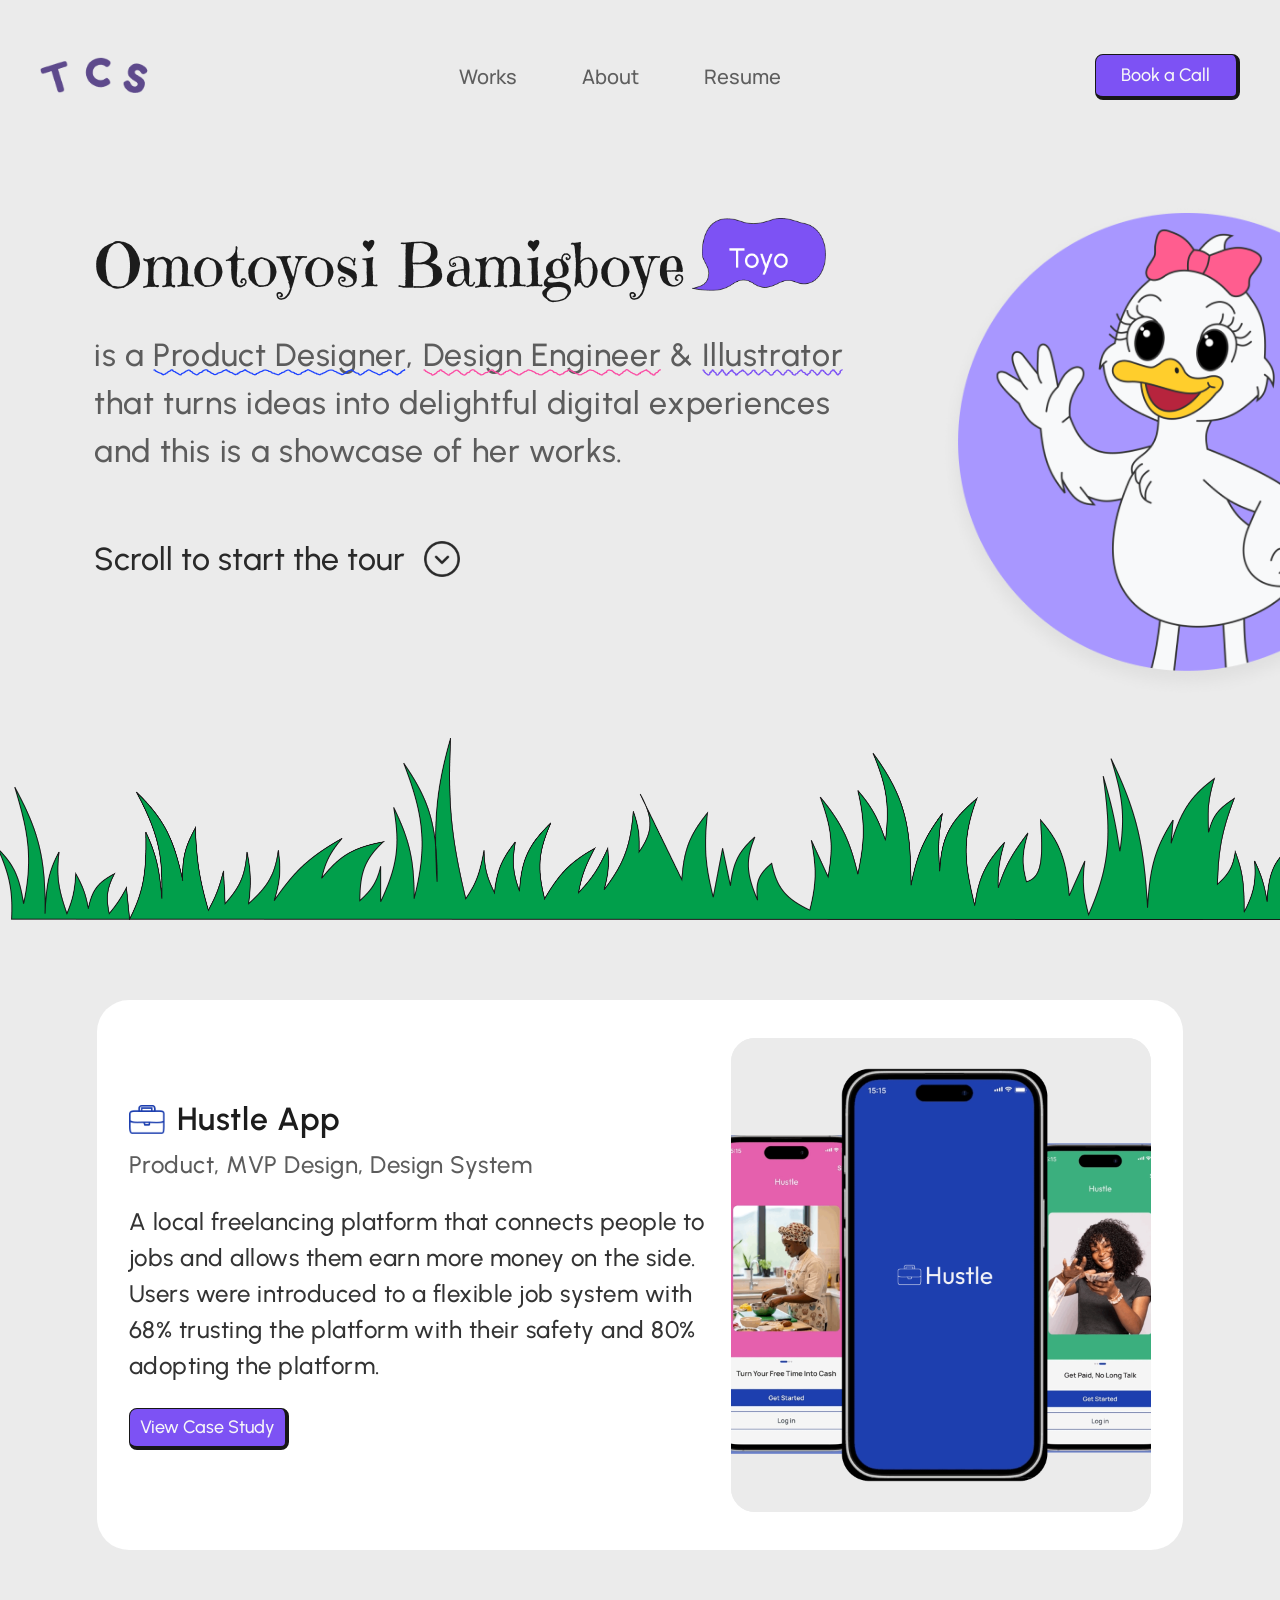
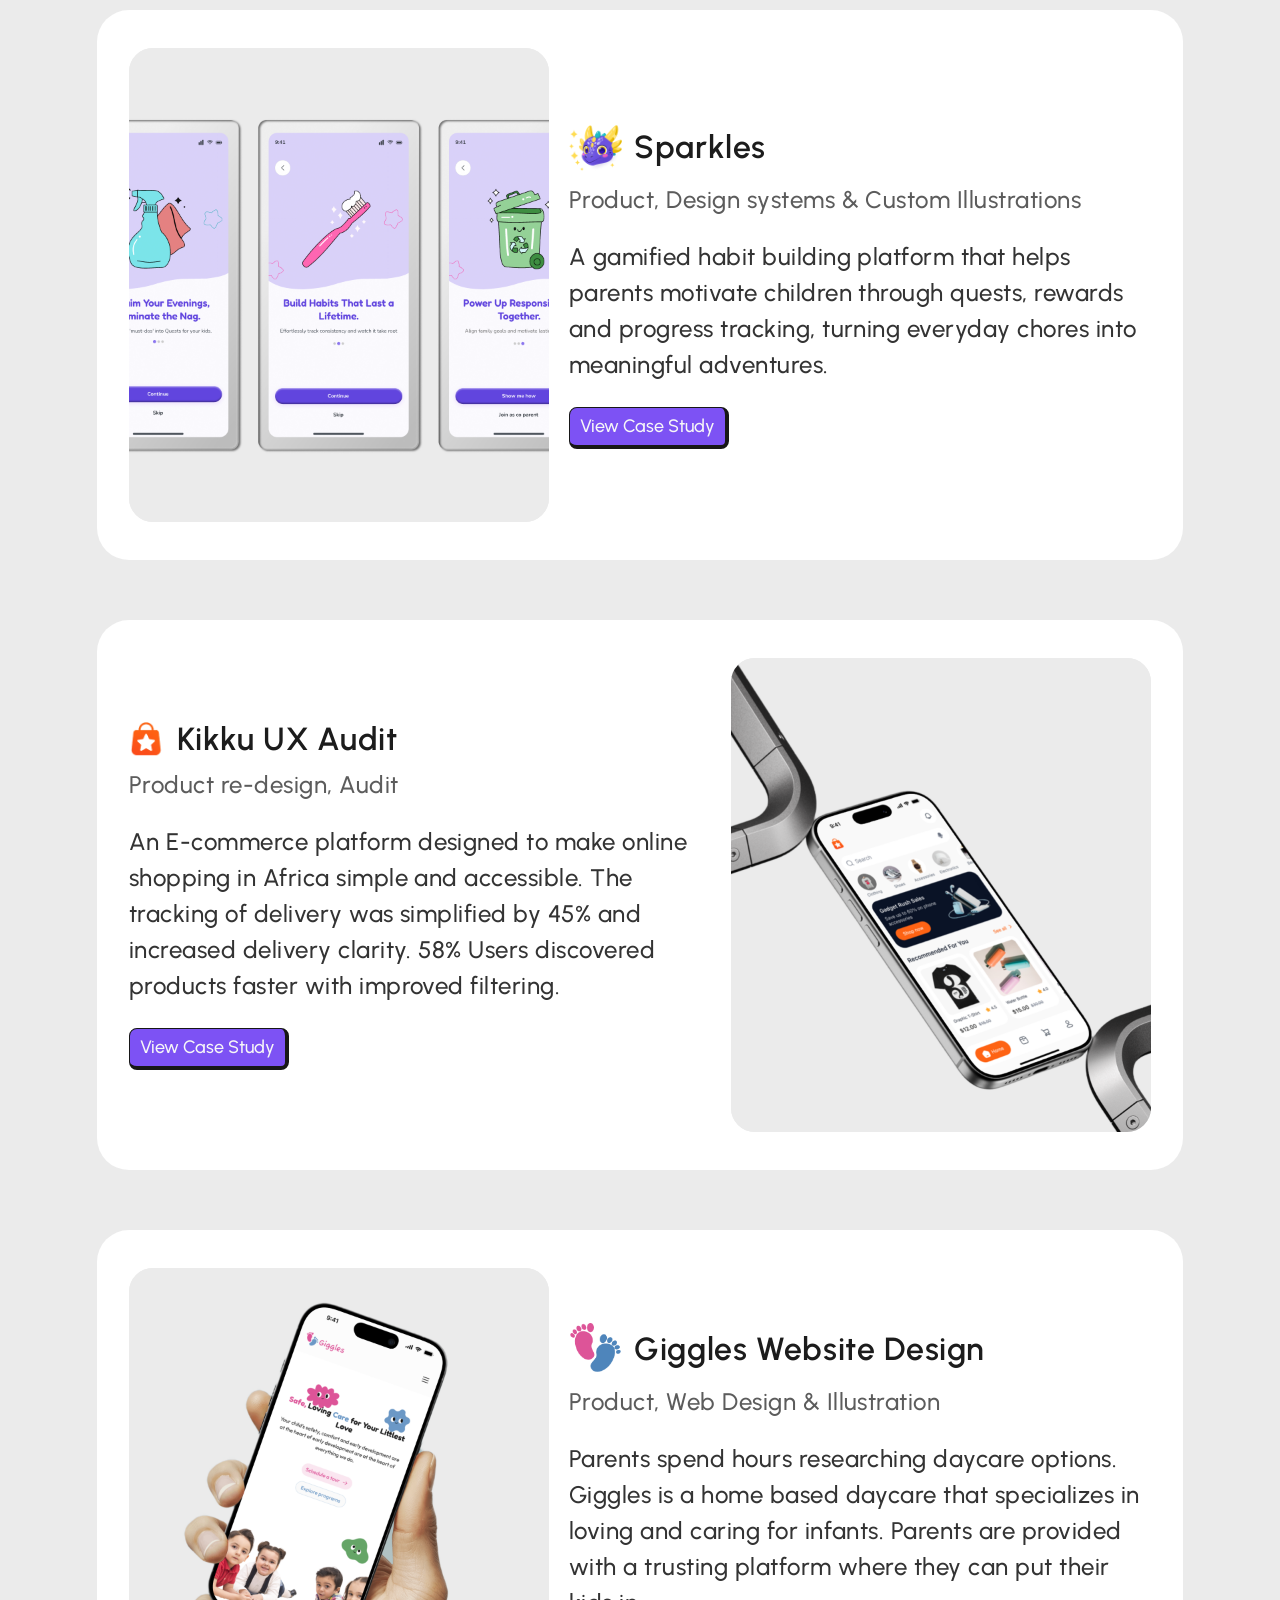
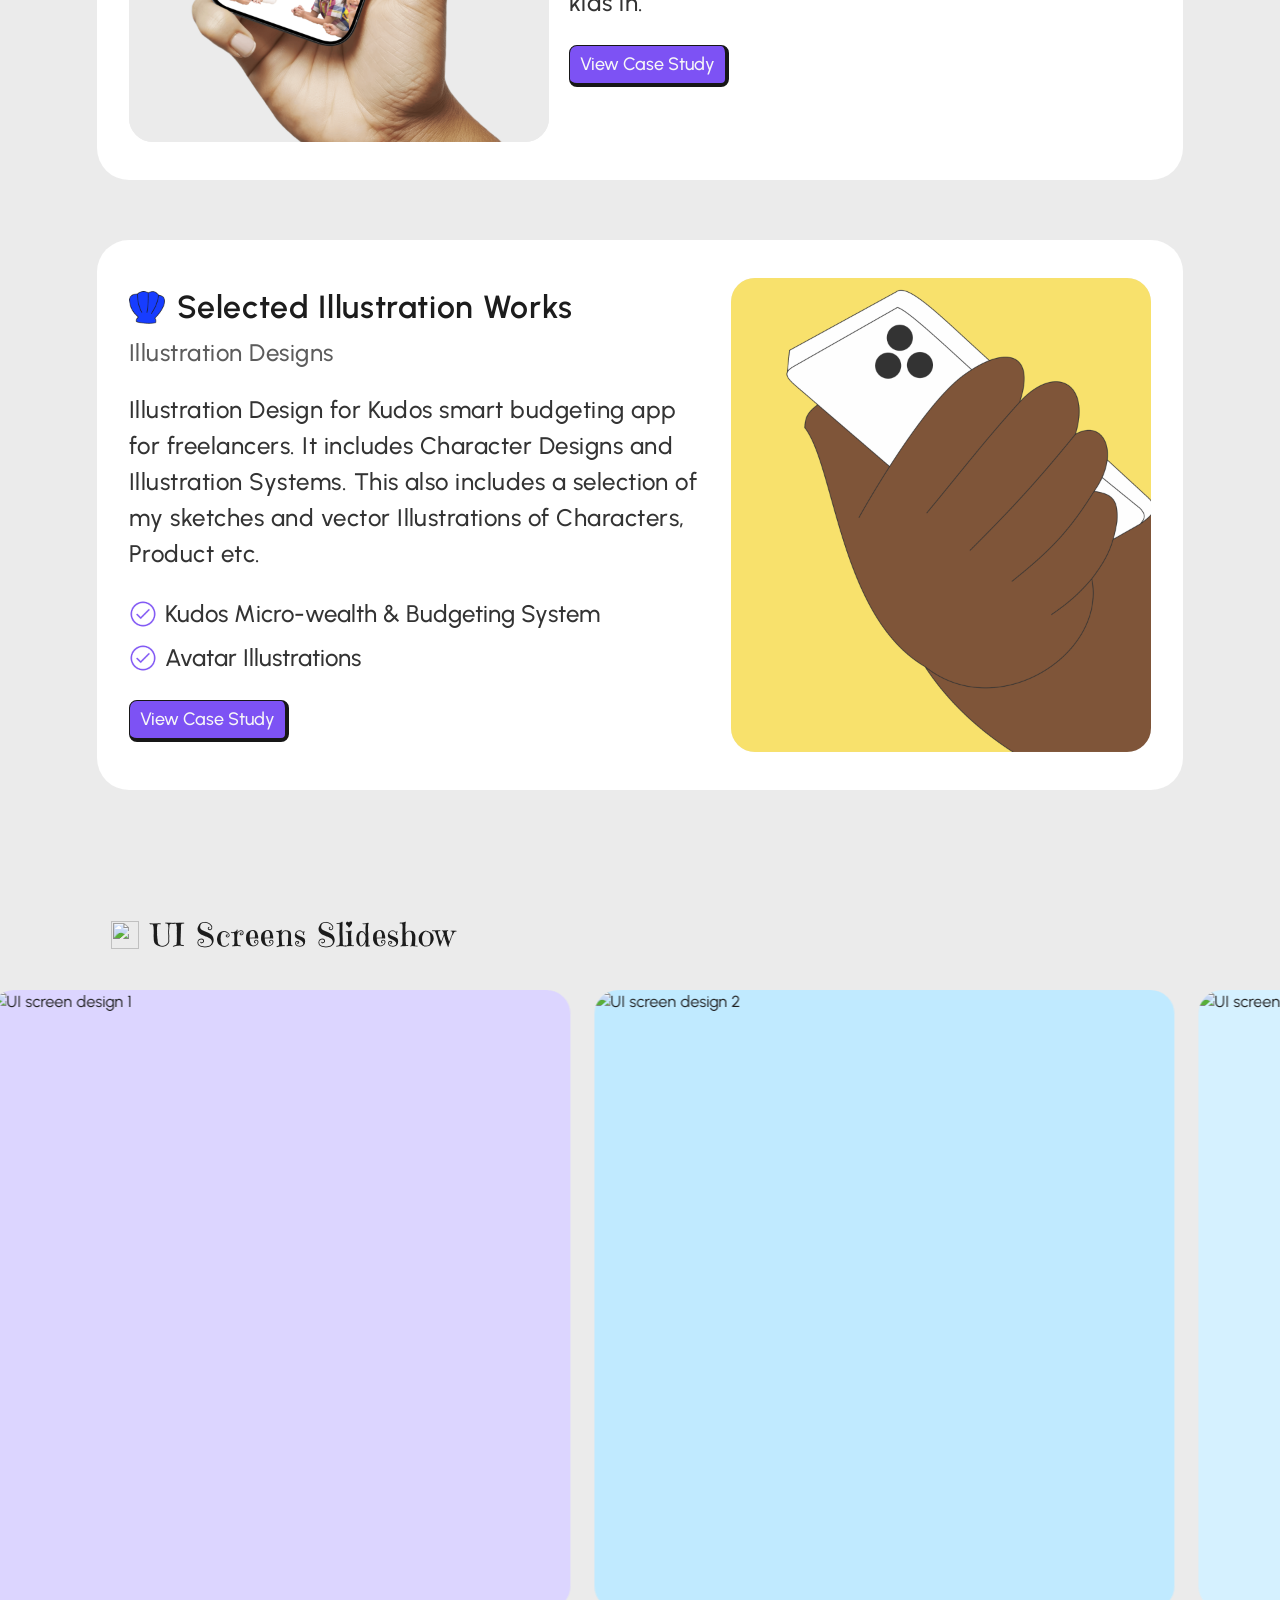
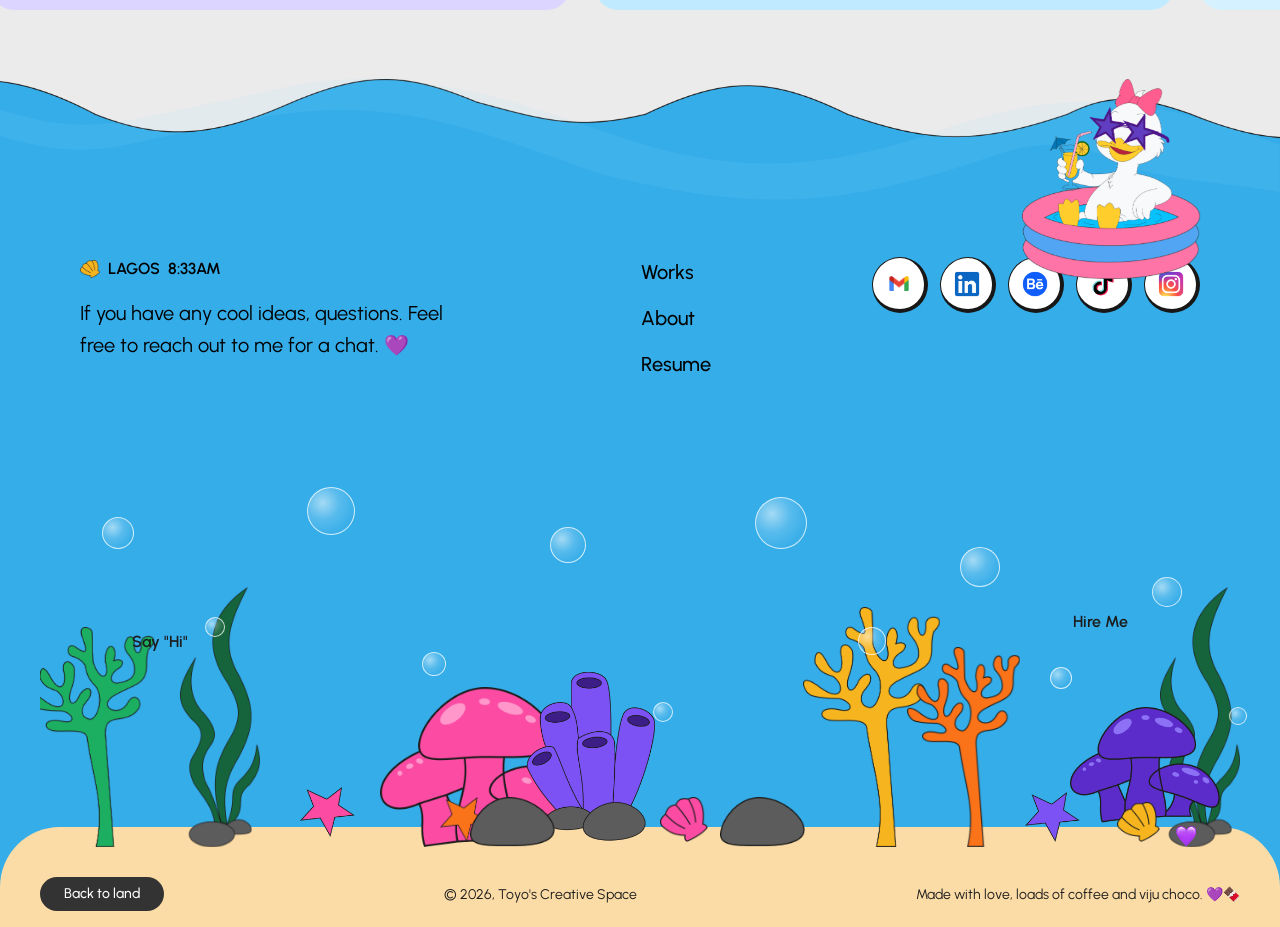
==== commit e1aef5e2: "mobile-footer-commit" ====
--- a/index.html
+++ b/index.html
@@ -188,7 +188,7 @@
             <span class="project-card__metric"><img src="icons/check-circle.png" alt="" class="project-card__check-icon"> Kudos Micro-wealth &amp; Budgeting System</span>
             <span class="project-card__metric"><img src="icons/check-circle.png" alt="" class="project-card__check-icon"> Avatar Illustrations</span>
           </div>
-          <a href="illustrations.html" class="project-card__btn">View Case Study</a>
+          <a href="kudos.html" class="project-card__btn">View Case Study</a>
         </div>
         <div class="project-card__image">
           <img src="portfolio-design-images/illustration work mockup.png" alt="Selected Illustration Works mockup">
@@ -246,7 +246,7 @@
 
     <!-- Wave at the very top edge of the footer — sits on top of blue water bg -->
     <img src="portfolio-design-images/footer illustrations/waves.png"
-         alt="" aria-hidden="true" loading="lazy"
+         alt="" aria-hidden="true" loading="eager"
          class="site-footer__wave">
 
     <!-- Teeny in floater — positioned on the wave/water surface -->
@@ -294,82 +294,101 @@
     <!-- PART 2: UNDERWATER SCENE -->
     <div class="footer-sea" aria-label="Underwater illustration">
 
-      <!-- Sand floor -->
+      <!-- Sand floor (desktop CSS version) -->
       <div class="footer-sea__sand" aria-hidden="true"></div>
 
-      <!-- 1. Green coral (far left) -->
+      <!-- Sand illustration (mobile only) -->
+      <img src="portfolio-design-images/footer illustrations/sand.png" alt="" aria-hidden="true" loading="lazy"
+           class="footer-sea__sand-img">
+
+      <!-- 1. Green coral (far left / mobile left edge) -->
       <img src="portfolio-design-images/footer illustrations/green-coral.png" alt="" aria-hidden="true" loading="lazy"
-           class="footer-sea__el" style="left:40px;bottom:80px;height:220px;">
-
-      <!-- 2. Dark green seaweed (second from left) -->
+           class="footer-sea__el footer-sea__gc" style="left:40px;bottom:80px;height:220px;">
+
+      <!-- 2. Dark green seaweed (second from left — desktop only) -->
       <img src="portfolio-design-images/footer illustrations/dark green seaweed.png" alt="" aria-hidden="true" loading="lazy"
-           class="footer-sea__el" style="left:180px;bottom:80px;height:260px;">
+           class="footer-sea__el footer-sea__dgs-l" style="left:180px;bottom:80px;height:260px;">
 
       <!-- 3. Yellow fish "Say Hi" (left, swimming) -->
-      <div class="footer-sea__fish-wrap" style="left:160px;bottom:240px;" aria-hidden="true">
-        <img src="portfolio-design-images/footer illustrations/yellow fish.png" alt="" loading="lazy" class="footer-sea__fish-img">
+      <div class="footer-sea__fish-wrap footer-sea__fw-yellow" style="left:160px;bottom:240px;" aria-hidden="true">
+        <img src="yellow fish.svg" alt="" loading="lazy" class="footer-sea__fish-img">
         <span class="footer-sea__fish-text">Say "Hi"</span>
       </div>
 
-      <!-- 4. Pink mushroom coral (center-left) -->
+      <!-- 4. Pink mushroom coral -->
       <img src="portfolio-design-images/footer illustrations/pink mushrooms.png" alt="" aria-hidden="true" loading="lazy"
-           class="footer-sea__el" style="left:380px;bottom:80px;height:160px;">
+           class="footer-sea__el footer-sea__pink-mush" style="left:380px;bottom:80px;height:160px;">
 
       <!-- 5. Pink starfish -->
       <img src="portfolio-design-images/footer illustrations/pink-star.png" alt="" aria-hidden="true" loading="lazy"
-           class="footer-sea__el" style="left:300px;bottom:90px;height:50px;">
+           class="footer-sea__el footer-sea__pstar" style="left:300px;bottom:90px;height:50px;">
 
       <!-- 6. Orange starfish -->
       <img src="portfolio-design-images/footer illustrations/orange star.png" alt="" aria-hidden="true" loading="lazy"
-           class="footer-sea__el" style="left:440px;bottom:85px;height:45px;">
+           class="footer-sea__el footer-sea__ostar" style="left:440px;bottom:85px;height:45px;">
 
       <!-- 7. Purple tube coral (center) -->
       <img src="portfolio-design-images/footer illustrations/purple tube coral.png" alt="" aria-hidden="true" loading="lazy"
-           class="footer-sea__el" style="left:520px;bottom:80px;height:180px;">
+           class="footer-sea__el footer-sea__ptube" style="left:520px;bottom:80px;height:180px;">
 
       <!-- 8a. Rocks (center) -->
       <img src="portfolio-design-images/footer illustrations/rocks.png" alt="" aria-hidden="true" loading="lazy"
-           class="footer-sea__el" style="left:470px;bottom:80px;height:50px;">
+           class="footer-sea__el footer-sea__rock-1" style="left:470px;bottom:80px;height:50px;">
 
       <!-- 8b. Rocks (right of center) -->
       <img src="portfolio-design-images/footer illustrations/rocks.png" alt="" aria-hidden="true" loading="lazy"
-           class="footer-sea__el" style="left:720px;bottom:80px;height:50px;">
-
-      <!-- 9. Pink shell -->
+           class="footer-sea__el footer-sea__rock-2" style="left:720px;bottom:80px;height:50px;">
+
+      <!-- 9. Pink shell (desktop only) -->
       <img src="portfolio-design-images/footer illustrations/pink-shell.png" alt="" aria-hidden="true" loading="lazy"
-           class="footer-sea__el" style="left:660px;bottom:85px;height:45px;">
-
-      <!-- 10. Yellow coral tree (right side, large) -->
+           class="footer-sea__el footer-sea__pshell" style="left:660px;bottom:85px;height:45px;">
+
+      <!-- 10. Yellow coral tree — desktop only -->
       <img src="portfolio-design-images/footer illustrations/yellow coral.png" alt="" aria-hidden="true" loading="lazy"
-           class="footer-sea__el" style="right:340px;bottom:80px;height:240px;">
-
-      <!-- 11. Orange coral tree (right side, smaller) -->
+           class="footer-sea__el footer-sea__ycoral" style="right:340px;bottom:80px;height:240px;">
+
+      <!-- 11. Orange coral tree -->
       <img src="portfolio-design-images/footer illustrations/orange coral.png" alt="" aria-hidden="true" loading="lazy"
-           class="footer-sea__el" style="right:260px;bottom:80px;height:200px;">
-
-      <!-- 12. Dark green seaweed (far right) -->
+           class="footer-sea__el footer-sea__ocoral" style="right:260px;bottom:80px;height:200px;">
+
+      <!-- 12. Dark green seaweed (far right / mobile repositioned) -->
       <img src="portfolio-design-images/footer illustrations/dark green seaweed.png" alt="" aria-hidden="true" loading="lazy"
-           class="footer-sea__el" style="right:40px;bottom:80px;height:260px;">
-
-      <!-- 13. Green fish "Let's work" (right, swimming) -->
-      <div class="footer-sea__fish-wrap footer-sea__fish-wrap--right" style="right:180px;bottom:260px;" aria-hidden="true">
-        <img src="portfolio-design-images/footer illustrations/green fish.png" alt="" loading="lazy" class="footer-sea__fish-img footer-sea__fish-img--flip">
-        <span class="footer-sea__fish-text">Let's work</span>
-      </div>
-
-      <!-- 14. Purple mushroom (far right) -->
+           class="footer-sea__el footer-sea__dgs-r" style="right:40px;bottom:80px;height:260px;">
+
+      <!-- 13. Green fish "Hire Me" (right, swimming) -->
+      <div class="footer-sea__fish-wrap footer-sea__fish-wrap--right footer-sea__fw-green" style="right:180px;bottom:260px;" aria-hidden="true">
+        <img src="green fish.svg" alt="" loading="lazy" class="footer-sea__fish-img footer-sea__fish-img--flip">
+        <span class="footer-sea__fish-text">Hire Me</span>
+      </div>
+
+      <!-- 14. Purple mushroom -->
       <img src="portfolio-design-images/footer illustrations/purple mushrooms.png" alt="" aria-hidden="true" loading="lazy"
-           class="footer-sea__el" style="right:60px;bottom:80px;height:140px;">
-
-      <!-- 15. Yellow shell (far right) -->
+           class="footer-sea__el footer-sea__purple-mush" style="right:60px;bottom:80px;height:140px;">
+
+      <!-- 15. Yellow shells (sea element) -->
       <img src="portfolio-design-images/footer illustrations/yellow shells.png" alt="" aria-hidden="true" loading="lazy"
-           class="footer-sea__el" style="right:120px;bottom:85px;height:40px;">
-
-      <!-- 16. Purple starfish (far right) -->
+           class="footer-sea__el footer-sea__yshells" style="right:120px;bottom:85px;height:40px;">
+
+      <!-- 16. Purple starfish -->
       <img src="portfolio-design-images/footer illustrations/purple star.png" alt="" aria-hidden="true" loading="lazy"
-           class="footer-sea__el" style="right:200px;bottom:85px;height:50px;">
-
-      <!-- CSS bubbles — 12 scattered across the water -->
+           class="footer-sea__el footer-sea__pustar" style="right:200px;bottom:85px;height:50px;">
+
+      <!-- 17. Orange shells (mobile only, positioned via CSS) -->
+      <img src="portfolio-design-images/footer illustrations/orange shells.png" alt="" aria-hidden="true" loading="lazy"
+           class="footer-sea__el footer-sea__oshells">
+
+      <!-- Bubble illustrations (mobile only) -->
+      <img src="portfolio-design-images/footer illustrations/bubbles.png" alt="" aria-hidden="true" loading="lazy"
+           class="footer-sea__bubble-img footer-sea__bubble-img--a">
+      <img src="portfolio-design-images/footer illustrations/bubbles (1).png" alt="" aria-hidden="true" loading="lazy"
+           class="footer-sea__bubble-img footer-sea__bubble-img--b">
+
+      <!-- Rock "Back to Top" — mobile only -->
+      <button class="footer-sea__rock-btn" onclick="scrollToTop()" aria-label="Back to top of page">
+        <span class="footer-sea__rock-btn-text">Back to<br>Top</span>
+      </button>
+
+      <!-- CSS bubbles — 12 scattered across the water (animated via JS) -->
       <div class="footer-sea__bubble" style="width:32px;height:32px;left:8%;top:18%;" aria-hidden="true"></div>
       <div class="footer-sea__bubble" style="width:20px;height:20px;left:16%;top:38%;" aria-hidden="true"></div>
       <div class="footer-sea__bubble" style="width:48px;height:48px;left:24%;top:12%;" aria-hidden="true"></div>
--- a/css/style.css
+++ b/css/style.css
@@ -652,6 +652,11 @@
   object-fit: contain;
 }
 
+.project-card__icon--lg {
+  width: 53px;
+  height: 53px;
+}
+
 .project-card--reverse {
   flex-direction: row-reverse;
 }
@@ -982,6 +987,14 @@
   color: var(--color-text-primary);
 }
 
+/* Mobile-only footer elements — hidden on desktop/tablet */
+.footer-sea__sand-img,
+.footer-sea__oshells,
+.footer-sea__rock-btn,
+.footer-sea__bubble-img {
+  display: none;
+}
+
 /* ========================================
    RESPONSIVE - TABLET (768px)
    ======================================== */
@@ -1120,6 +1133,7 @@
 
   .slideshow__viewport {
     width: 90%;
+    height: auto;
     left: 5%;
     position: relative;
     top: auto;
@@ -1294,33 +1308,88 @@
   }
 
   .projects {
-    padding: 24px 16px;
+    padding: 32px 20px;
     gap: 24px;
   }
 
-  .project-card {
-    padding: var(--spacing-s);
+  .project-card,
+  .project-card--reverse {
+    flex-direction: column;
+    align-items: center;
+    width: 100%;
+    height: auto;
+    padding: 16px;
+    gap: 16px;
+    border-radius: 17px;
+  }
+
+  .project-card__image {
+    order: -1;
+    width: 100%;
+    height: auto;
+    aspect-ratio: 315.7 / 256.24;
+    border-radius: 13px;
+  }
+
+  .project-card__text {
+    width: 100%;
+  }
+
+  .project-card__title-row {
+    gap: 3px;
+  }
+
+  .project-card__icon {
+    width: 23px;
+    height: 23px;
+  }
+
+  .project-card__icon--lg {
+    width: 24px;
+    height: 24px;
   }
 
   .project-card__title {
-    font-size: 24px;
+    font-size: 18px;
+    line-height: 120%;
   }
 
   .project-card__category {
-    font-size: 18px;
+    font-size: 12px;
+    margin-top: 6px;
   }
 
   .project-card__description {
     font-size: 16px;
+    margin-top: 13px;
     width: 100%;
   }
 
-  .project-card__image {
-    height: 220px;
+  .project-card__metrics {
+    margin-top: 13px;
+    gap: 7px;
   }
 
   .project-card__metric {
     font-size: 14px;
+    color: var(--color-text-primary);
+  }
+
+  .project-card__check-icon {
+    width: 16px;
+    height: 16px;
+  }
+
+  .project-card__btn {
+    margin-top: 16px;
+    width: 100%;
+    height: 48px;
+    padding: 12px 16px;
+    font-size: 16px;
+  }
+
+  .slideshow {
+    padding-bottom: 60px;
   }
 
   .slideshow__header {
@@ -1345,8 +1414,381 @@
     font-size: 15px;
   }
 
+  /* ── Mobile Footer Overhaul ── */
+
+  .site-footer {
+    height: 693px;
+    min-height: unset;
+    padding-top: 0;
+    overflow: hidden;
+  }
+
+  .footer-sea__teeny {
+    display: none !important;
+  }
+
+  .site-footer__wave {
+    position: absolute;
+    top: 0;
+    left: 0;
+    width: 100%;
+    height: 70px;
+    object-fit: cover;
+    object-position: center top;
+    display: block;
+    z-index: 4;
+    pointer-events: none;
+  }
+
+  .footer-band {
+    position: absolute;
+    top: 64px;
+    left: 0;
+    right: 0;
+    padding: 0 18px;
+    flex-direction: row;
+    flex-wrap: wrap;
+    justify-content: space-between;
+    align-items: flex-start;
+    row-gap: 16px;
+    column-gap: 0;
+    background: transparent;
+  }
+
+  .footer-band__left {
+    flex: 0 0 100%;
+    min-width: 0;
+    gap: 8px;
+  }
+
   .footer-band__clock {
-    font-size: 14px;
+    font-size: 12px;
+    color: #333333;
+  }
+
+  .footer-band__clock-icon {
+    width: 16px;
+    height: 16px;
+  }
+
+  .footer-band__message {
+    font-size: 15px;
+    color: #1C1C1C;
+    max-width: 100%;
+  }
+
+  .footer-band__nav {
+    order: 0;
+    width: auto;
+    flex: 0 0 auto;
+    flex-direction: column;
+    flex-wrap: nowrap;
+    gap: 12px;
+  }
+
+  .footer-band__nav-link,
+  .footer-band__nav-link:hover,
+  .footer-band__nav-link:focus,
+  .footer-band__nav-link:active {
+    font-size: 15px;
+    color: #1C1C1C !important;
+  }
+
+  .footer-band__socials {
+    flex: 0 0 auto;
+    flex-direction: row;
+    flex-wrap: nowrap;
+    gap: 7px;
+    justify-content: flex-end;
+    align-items: flex-start;
+    max-width: 240px;
+  }
+
+  .footer-band__social-btn,
+  .footer-band__social-btn:hover,
+  .footer-band__social-btn:focus,
+  .footer-band__social-btn:active {
+    width: 40px;
+    height: 40px;
+    background: #F7F3FF;
+    border-width: 1px 1px 3px 1px;
+    border-radius: 59px;
+  }
+
+  .footer-band__social-btn img {
+    width: 19px;
+    height: 19px;
+  }
+
+  .footer-sea {
+    position: absolute;
+    top: 0;
+    left: 0;
+    width: 100%;
+    height: 100%;
+    overflow: visible;
+  }
+
+  .footer-sea__sand {
+    display: block;
+    top: 604px;
+    bottom: 0;
+    left: 0;
+    height: auto;
+    border-radius: 0;
+    background: #FBDCA6;
+    z-index: 1;
+  }
+
+  .footer-sea__sand-img {
+    display: block;
+    position: absolute;
+    left: 0;
+    top: 558px;
+    width: 100%;
+    height: auto;
+    z-index: 2;
+  }
+
+  .footer-sea__oshells {
+    display: block !important;
+    left: 70px !important;
+    right: auto !important;
+    top: 624px !important;
+    bottom: auto !important;
+    height: 20px !important;
+    z-index: 3;
+  }
+
+  .footer-sea__bubble-img {
+    display: block;
+    position: absolute;
+    z-index: 3;
+    pointer-events: none;
+    opacity: 0.9;
+  }
+
+  .footer-sea__bubble-img--a {
+    width: 55px;
+    left: 296px;
+    top: 387px;
+  }
+
+  .footer-sea__bubble-img--b {
+    width: 65px;
+    left: 12px;
+    top: 361px;
+  }
+
+  .footer-sea__rock-btn {
+    display: flex;
+    position: absolute;
+    left: 6px;
+    top: 614px;
+    width: 63px;
+    height: 31px;
+    z-index: 5;
+    cursor: pointer;
+    background: #5C5C5C;
+    border: 1.5px solid #3a3a3a;
+    border-radius: 52% 48% 55% 45% / 45% 55% 50% 50%;
+    padding: 0;
+    align-items: center;
+    justify-content: center;
+    overflow: hidden;
+  }
+
+  .footer-sea__rock-btn-text {
+    display: flex;
+    align-items: center;
+    justify-content: center;
+    text-align: center;
+    color: #ffffff;
+    font-family: var(--font-family-primary);
+    font-size: 7px;
+    font-weight: var(--font-weight-semibold);
+    line-height: 1.2;
+    pointer-events: none;
+    width: 100%;
+    height: 100%;
+  }
+
+  .footer-sea__back-btn {
+    display: none;
+  }
+
+  .footer-sea__bar {
+    bottom: 6px;
+    padding: 8px 12px;
+    flex-wrap: nowrap;
+    justify-content: space-between;
+    gap: 4px;
+    z-index: 10;
+    background: transparent;
+  }
+
+  .footer-sea__copyright,
+  .footer-sea__tagline {
+    font-size: 9px;
+    text-align: left;
+  }
+
+  /* ── Underwater element positions ── */
+
+  .footer-sea__gc {
+    left: 0 !important;
+    right: auto !important;
+    top: 458px !important;
+    bottom: auto !important;
+    height: 165px !important;
+  }
+
+  .footer-sea__dgs-l {
+    display: none !important;
+  }
+
+  .footer-sea__fw-yellow {
+    left: 21px !important;
+    right: auto !important;
+    top: 400px !important;
+    bottom: auto !important;
+  }
+
+  .footer-sea__pink-mush {
+    left: 96px !important;
+    right: auto !important;
+    top: 585px !important;
+    bottom: auto !important;
+    height: 72px !important;
+  }
+
+  .footer-sea__pstar {
+    left: 2px !important;
+    right: auto !important;
+    top: 620px !important;
+    bottom: auto !important;
+    height: 20px !important;
+    transform: rotate(33.14deg) !important;
+  }
+
+  .footer-sea__ostar {
+    left: 242px !important;
+    right: auto !important;
+    top: 626px !important;
+    bottom: auto !important;
+    height: 20px !important;
+    transform: rotate(-15deg) !important;
+  }
+
+  .footer-sea__ptube {
+    left: 183px !important;
+    right: auto !important;
+    top: 555px !important;
+    bottom: auto !important;
+    height: 90px !important;
+  }
+
+  .footer-sea__rock-1 {
+    left: 308px !important;
+    right: auto !important;
+    top: 619px !important;
+    bottom: auto !important;
+    height: 26px !important;
+  }
+
+  .footer-sea__rock-2 {
+    left: 175px !important;
+    right: auto !important;
+    top: 619px !important;
+    bottom: auto !important;
+    height: 22px !important;
+  }
+
+  .footer-sea__pshell {
+    display: none !important;
+  }
+
+  .footer-sea__ycoral {
+    display: none !important;
+  }
+
+  .footer-sea__ocoral {
+    right: auto !important;
+    left: 275px !important;
+    top: 470px !important;
+    bottom: auto !important;
+    height: 155px !important;
+  }
+
+  .footer-sea__dgs-r {
+    right: auto !important;
+    left: 352px !important;
+    top: 462px !important;
+    bottom: auto !important;
+    height: 155px !important;
+  }
+
+  .footer-sea__fw-green {
+    right: auto !important;
+    left: 277px !important;
+    top: 350px !important;
+    bottom: auto !important;
+  }
+
+  .footer-sea__purple-mush {
+    right: auto !important;
+    left: 320px !important;
+    top: 588px !important;
+    bottom: auto !important;
+    height: 62px !important;
+    clip-path: inset(0 0 15% 0) !important;
+  }
+
+  .footer-sea__yshells {
+    right: auto !important;
+    left: 276px !important;
+    top: 624px !important;
+    bottom: auto !important;
+    height: 20px !important;
+  }
+
+  .footer-sea__pustar {
+    right: auto !important;
+    left: 42px !important;
+    top: 622px !important;
+    bottom: auto !important;
+    height: 20px !important;
+    transform: rotate(33.14deg) !important;
+  }
+
+  .footer-sea__fish-wrap {
+    bottom: auto !important;
+  }
+
+  .footer-sea__fish-img {
+    height: 49px !important;
+    width: auto !important;
+    display: block;
+  }
+
+  .footer-sea__fw-green .footer-sea__fish-img {
+    transform: none !important;
+  }
+
+  .footer-sea__fish-text {
+    position: absolute;
+    top: 0;
+    left: 0;
+    right: 0;
+    bottom: 0;
+    transform: none;
+    display: flex;
+    align-items: center;
+    justify-content: center;
+    text-align: center;
+    z-index: 2;
+    font-size: 12px;
+    white-space: nowrap;
   }
 
   .footer-sea__bubble {
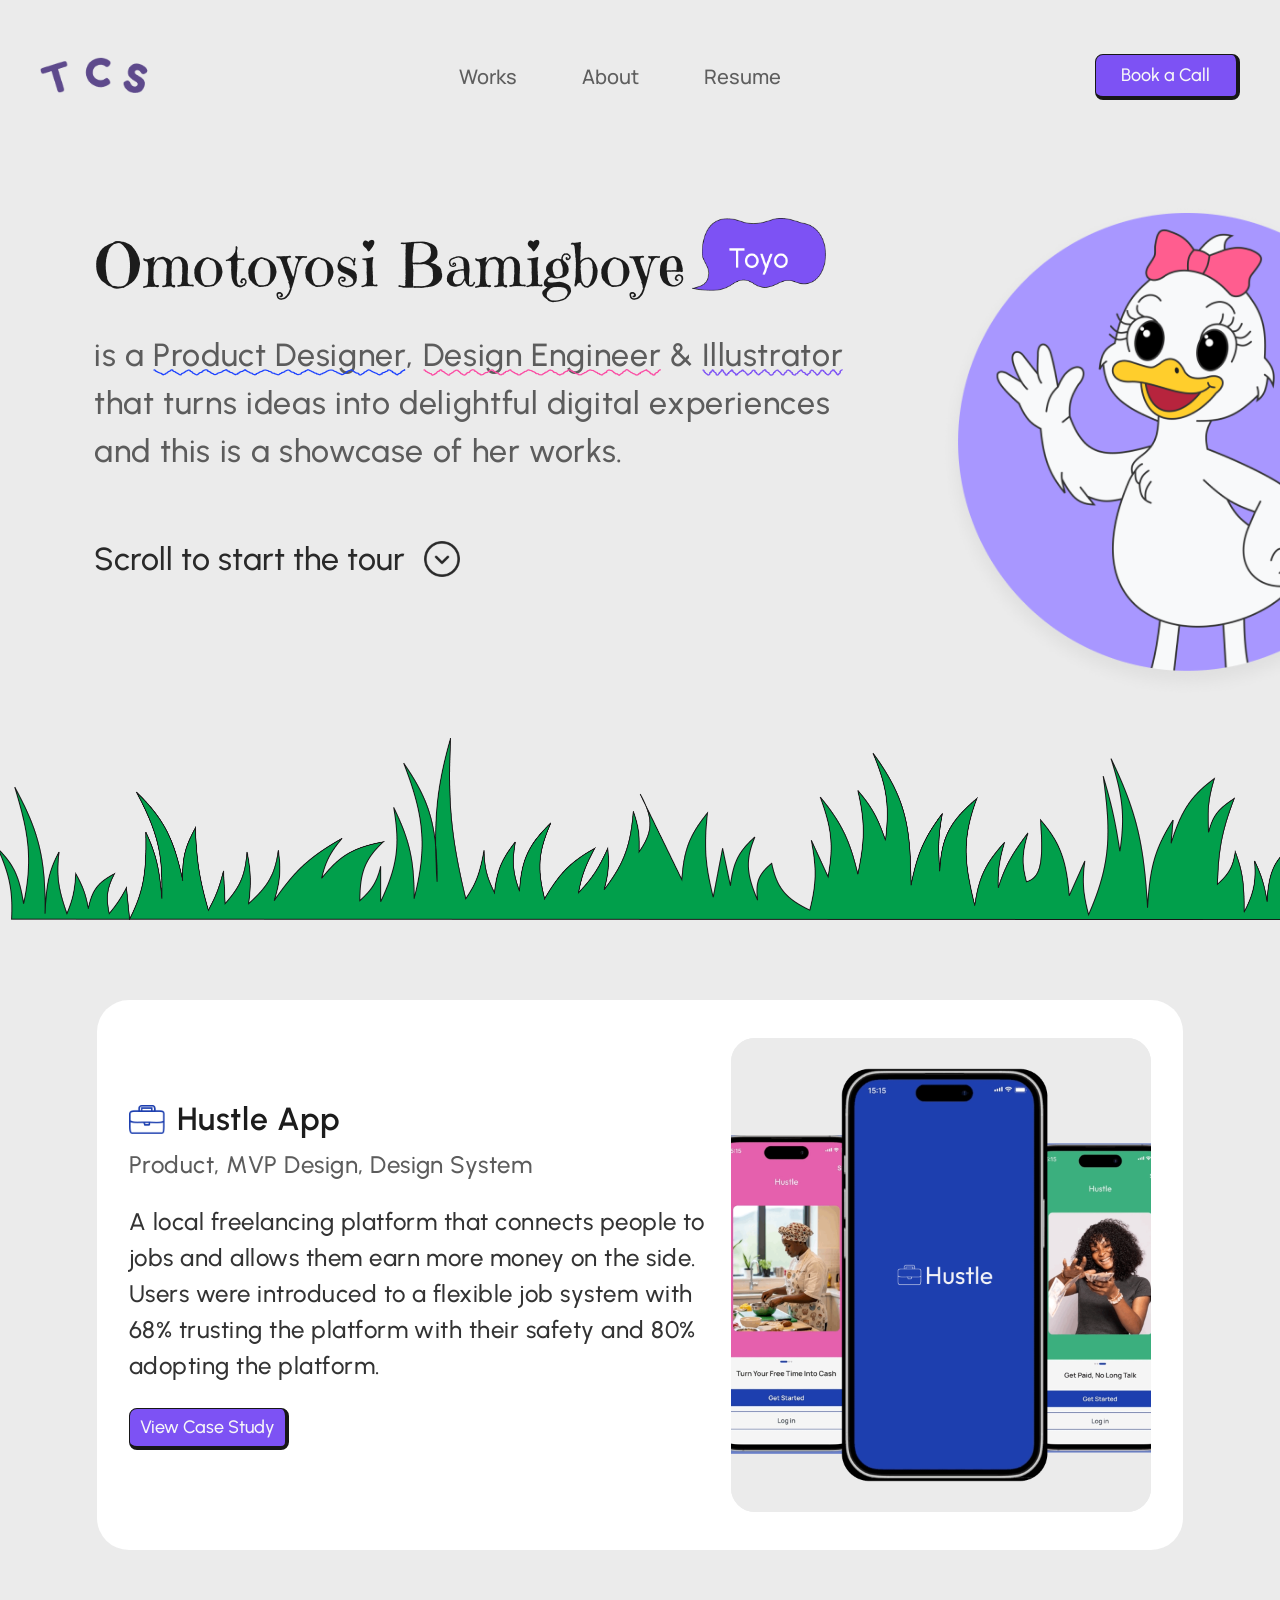
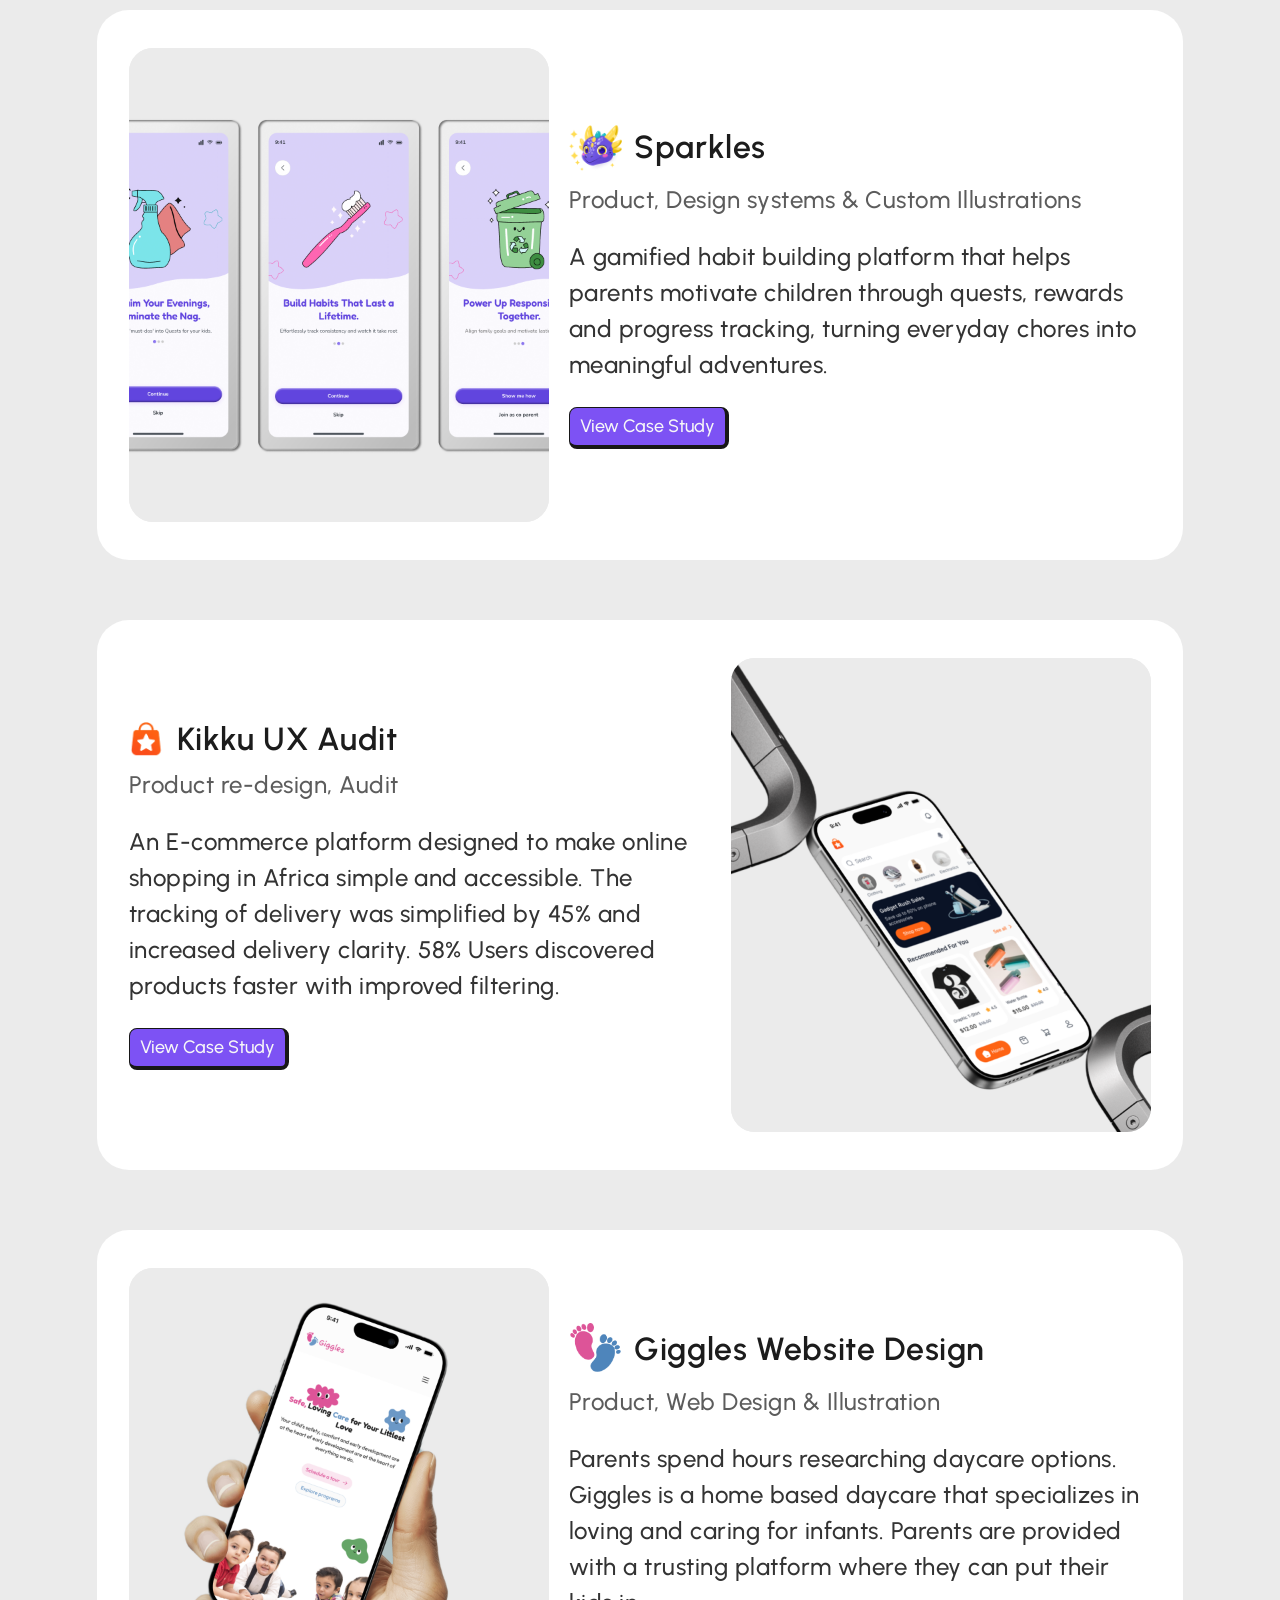
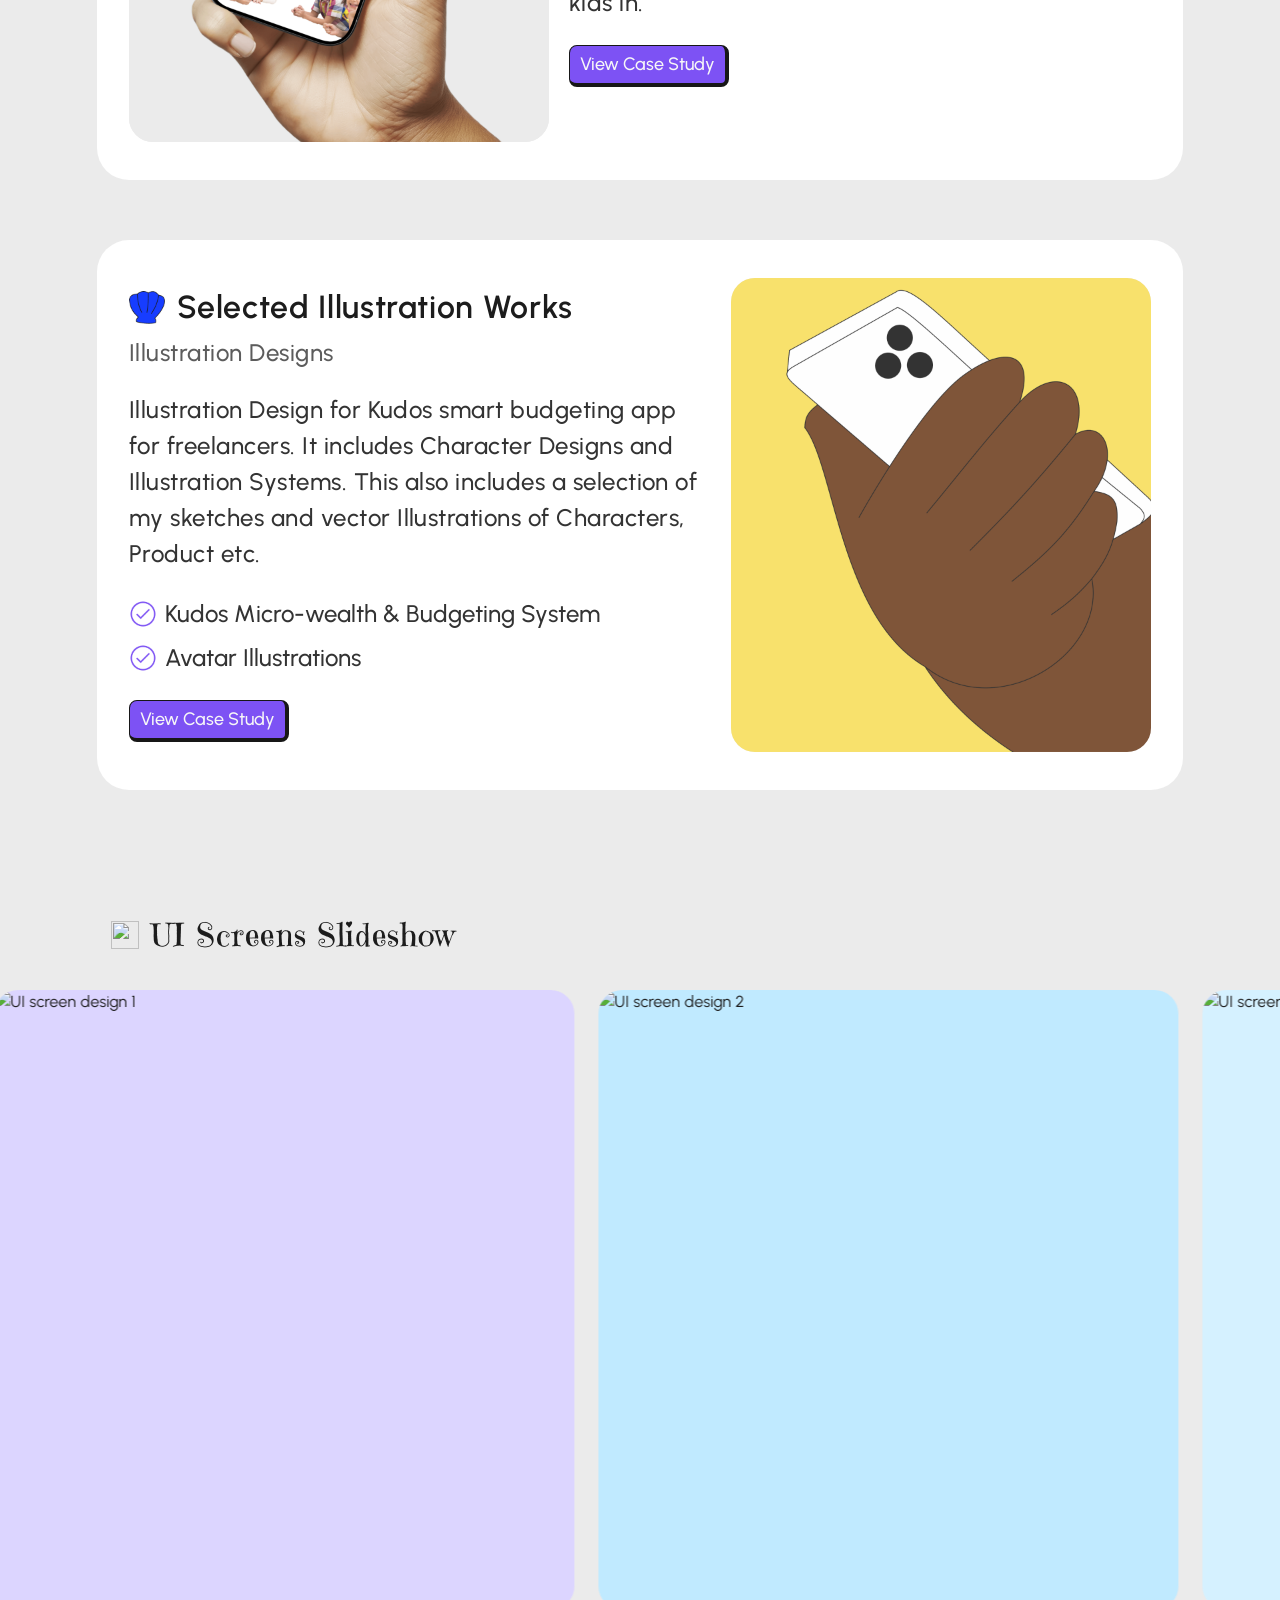
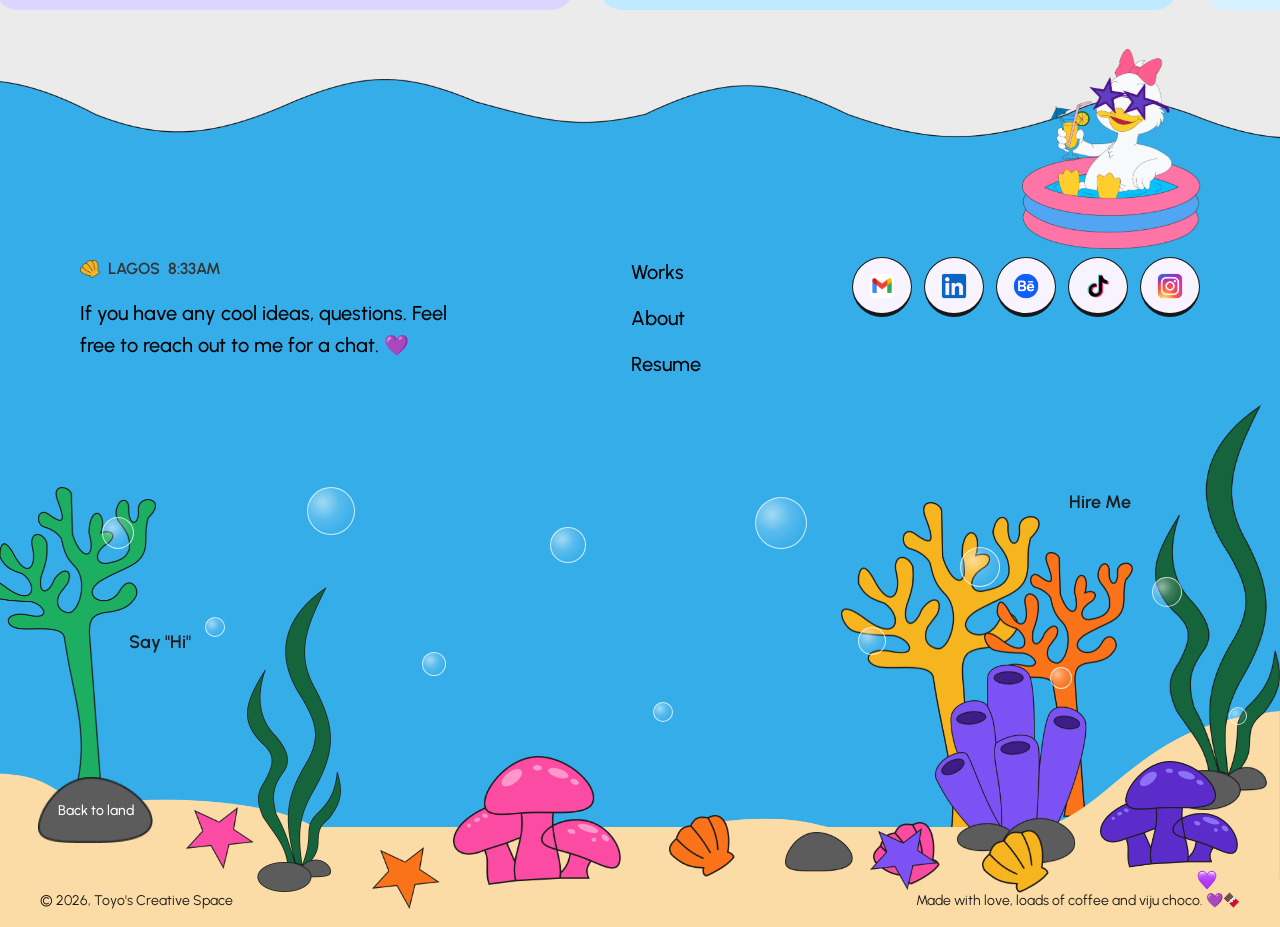
==== commit 53f6b508: "footer changes second" ====
--- a/index.html
+++ b/index.html
@@ -244,10 +244,18 @@
   <!-- FOOTER -->
   <footer class="site-footer" aria-label="Site footer">
 
-    <!-- Wave at the very top edge of the footer — sits on top of blue water bg -->
+    <!-- Wave at the very top edge of the footer — mobile only -->
     <img src="portfolio-design-images/footer illustrations/waves.png"
          alt="" aria-hidden="true" loading="eager"
          class="site-footer__wave">
+
+    <!-- Wave texture lines inside the water (desktop) -->
+    <img src="portfolio-design-images/footer illustrations/waves.png" alt="" aria-hidden="true" loading="lazy"
+         class="site-footer__wave-line" style="top:143px;">
+    <img src="portfolio-design-images/footer illustrations/waves.png" alt="" aria-hidden="true" loading="lazy"
+         class="site-footer__wave-line" style="top:342px;">
+    <img src="portfolio-design-images/footer illustrations/waves.png" alt="" aria-hidden="true" loading="lazy"
+         class="site-footer__wave-line" style="top:546px;">
 
     <!-- Teeny in floater — positioned on the wave/water surface -->
     <img src="portfolio-design-images/teeny in floater.png"
@@ -267,18 +275,18 @@
       <nav class="footer-band__nav" aria-label="Footer navigation">
         <a href="index.html" class="footer-band__nav-link">Works</a>
         <a href="about.html" class="footer-band__nav-link">About</a>
-        <a href="#" class="footer-band__nav-link">Resume</a>
+        <a href="https://drive.google.com/file/d/1CQYjmtOOulWqzke0gi_U4UttHId4qYxD/view?usp=drive_link" class="footer-band__nav-link" target="_blank" rel="noopener noreferrer">Resume</a>
       </nav>
 
       <!-- Right: social icon circles -->
       <div class="footer-band__socials">
-        <a href="mailto:toyobammy@gmail.com" target="_blank" rel="noopener noreferrer" aria-label="Email Toyo" class="footer-band__social-btn">
+        <a href="mailto:toyoscreativespace@gmail.com" target="_blank" rel="noopener noreferrer" aria-label="Email Toyo" class="footer-band__social-btn">
           <img src="icons/Gmail.png" alt="Gmail" loading="lazy">
         </a>
-        <a href="https://linkedin.com/in/omotoyosi-bamigboye" target="_blank" rel="noopener noreferrer" aria-label="LinkedIn" class="footer-band__social-btn">
+        <a href="https://www.linkedin.com/in/omotoyosi-bamigboye/" target="_blank" rel="noopener noreferrer" aria-label="LinkedIn" class="footer-band__social-btn">
           <img src="icons/Linkedin.png" alt="LinkedIn" loading="lazy">
         </a>
-        <a href="https://behance.net/omotoyobamigbo" target="_blank" rel="noopener noreferrer" aria-label="Behance" class="footer-band__social-btn">
+        <a href="https://www.behance.net/omotoyobamigbo" target="_blank" rel="noopener noreferrer" aria-label="Behance" class="footer-band__social-btn">
           <img src="icons/Behance.png" alt="Behance" loading="lazy">
         </a>
         <a href="https://tiktok.com/@toyoscreativespace" target="_blank" rel="noopener noreferrer" aria-label="TikTok" class="footer-band__social-btn">
@@ -303,79 +311,79 @@
 
       <!-- 1. Green coral (far left / mobile left edge) -->
       <img src="portfolio-design-images/footer illustrations/green-coral.png" alt="" aria-hidden="true" loading="lazy"
-           class="footer-sea__el footer-sea__gc" style="left:40px;bottom:80px;height:220px;">
+           class="footer-sea__el footer-sea__gc" style="left:0px;bottom:140px;height:300px;">
 
       <!-- 2. Dark green seaweed (second from left — desktop only) -->
       <img src="portfolio-design-images/footer illustrations/dark green seaweed.png" alt="" aria-hidden="true" loading="lazy"
-           class="footer-sea__el footer-sea__dgs-l" style="left:180px;bottom:80px;height:260px;">
+           class="footer-sea__el footer-sea__dgs-l" style="left:247px;bottom:35px;height:305px;">
 
       <!-- 3. Yellow fish "Say Hi" (left, swimming) -->
-      <div class="footer-sea__fish-wrap footer-sea__fw-yellow" style="left:160px;bottom:240px;" aria-hidden="true">
+      <div class="footer-sea__fish-wrap footer-sea__fw-yellow" style="left:160px;bottom:240px;" aria-hidden="true" onclick="window.location.href='mailto:toyoscreativespace@gmail.com'">
         <img src="yellow fish.svg" alt="" loading="lazy" class="footer-sea__fish-img">
         <span class="footer-sea__fish-text">Say "Hi"</span>
       </div>
 
       <!-- 4. Pink mushroom coral -->
       <img src="portfolio-design-images/footer illustrations/pink mushrooms.png" alt="" aria-hidden="true" loading="lazy"
-           class="footer-sea__el footer-sea__pink-mush" style="left:380px;bottom:80px;height:160px;">
+           class="footer-sea__el footer-sea__pink-mush" style="left:453px;bottom:42px;height:129px;">
 
       <!-- 5. Pink starfish -->
       <img src="portfolio-design-images/footer illustrations/pink-star.png" alt="" aria-hidden="true" loading="lazy"
-           class="footer-sea__el footer-sea__pstar" style="left:300px;bottom:90px;height:50px;">
+           class="footer-sea__el footer-sea__pstar" style="left:186px;bottom:58px;height:62px;">
 
       <!-- 6. Orange starfish -->
       <img src="portfolio-design-images/footer illustrations/orange star.png" alt="" aria-hidden="true" loading="lazy"
-           class="footer-sea__el footer-sea__ostar" style="left:440px;bottom:85px;height:45px;">
+           class="footer-sea__el footer-sea__ostar" style="left:372px;bottom:18px;height:62px;">
 
       <!-- 7. Purple tube coral (center) -->
       <img src="portfolio-design-images/footer illustrations/purple tube coral.png" alt="" aria-hidden="true" loading="lazy"
-           class="footer-sea__el footer-sea__ptube" style="left:520px;bottom:80px;height:180px;">
-
-      <!-- 8a. Rocks (center) -->
+           class="footer-sea__el footer-sea__ptube" style="left:927px;bottom:56px;height:212px;">
+
+      <!-- 8. Standalone rock (between orange shells and pink shell) -->
       <img src="portfolio-design-images/footer illustrations/rocks.png" alt="" aria-hidden="true" loading="lazy"
-           class="footer-sea__el footer-sea__rock-1" style="left:470px;bottom:80px;height:50px;">
-
-      <!-- 8b. Rocks (right of center) -->
+           class="footer-sea__el footer-sea__rock-1" style="left:785px;bottom:55px;height:40px;">
+
+      <!-- 8b. Second rock (mobile only — near tube coral) -->
       <img src="portfolio-design-images/footer illustrations/rocks.png" alt="" aria-hidden="true" loading="lazy"
-           class="footer-sea__el footer-sea__rock-2" style="left:720px;bottom:80px;height:50px;">
+           class="footer-sea__el footer-sea__rock-2">
 
       <!-- 9. Pink shell (desktop only) -->
       <img src="portfolio-design-images/footer illustrations/pink-shell.png" alt="" aria-hidden="true" loading="lazy"
-           class="footer-sea__el footer-sea__pshell" style="left:660px;bottom:85px;height:45px;">
+           class="footer-sea__el footer-sea__pshell" style="left:873px;bottom:42px;height:63px;">
 
       <!-- 10. Yellow coral tree — desktop only -->
       <img src="portfolio-design-images/footer illustrations/yellow coral.png" alt="" aria-hidden="true" loading="lazy"
-           class="footer-sea__el footer-sea__ycoral" style="right:340px;bottom:80px;height:240px;">
+           class="footer-sea__el footer-sea__ycoral" style="right:240px;bottom:75px;height:350px;">
 
       <!-- 11. Orange coral tree -->
       <img src="portfolio-design-images/footer illustrations/orange coral.png" alt="" aria-hidden="true" loading="lazy"
-           class="footer-sea__el footer-sea__ocoral" style="right:260px;bottom:80px;height:200px;">
+           class="footer-sea__el footer-sea__ocoral" style="right:147px;bottom:110px;height:265px;">
 
       <!-- 12. Dark green seaweed (far right / mobile repositioned) -->
       <img src="portfolio-design-images/footer illustrations/dark green seaweed.png" alt="" aria-hidden="true" loading="lazy"
-           class="footer-sea__el footer-sea__dgs-r" style="right:40px;bottom:80px;height:260px;">
+           class="footer-sea__el footer-sea__dgs-r" style="right:0px;bottom:117px;height:405px;">
 
       <!-- 13. Green fish "Hire Me" (right, swimming) -->
-      <div class="footer-sea__fish-wrap footer-sea__fish-wrap--right footer-sea__fw-green" style="right:180px;bottom:260px;" aria-hidden="true">
-        <img src="green fish.svg" alt="" loading="lazy" class="footer-sea__fish-img footer-sea__fish-img--flip">
+      <div class="footer-sea__fish-wrap footer-sea__fish-wrap--right footer-sea__fw-green" style="right:180px;bottom:380px;" aria-hidden="true" onclick="window.open('https://cal.com/toyoscreativespace','_blank')">
+        <img src="green fish.svg" alt="" loading="lazy" class="footer-sea__fish-img">
         <span class="footer-sea__fish-text">Hire Me</span>
       </div>
 
       <!-- 14. Purple mushroom -->
       <img src="portfolio-design-images/footer illustrations/purple mushrooms.png" alt="" aria-hidden="true" loading="lazy"
-           class="footer-sea__el footer-sea__purple-mush" style="right:60px;bottom:80px;height:140px;">
+           class="footer-sea__el footer-sea__purple-mush" style="right:42px;bottom:37px;height:129px;">
 
       <!-- 15. Yellow shells (sea element) -->
       <img src="portfolio-design-images/footer illustrations/yellow shells.png" alt="" aria-hidden="true" loading="lazy"
-           class="footer-sea__el footer-sea__yshells" style="right:120px;bottom:85px;height:40px;">
+           class="footer-sea__el footer-sea__yshells" style="right:231px;bottom:34px;height:63px;">
 
       <!-- 16. Purple starfish -->
       <img src="portfolio-design-images/footer illustrations/purple star.png" alt="" aria-hidden="true" loading="lazy"
-           class="footer-sea__el footer-sea__pustar" style="right:200px;bottom:85px;height:50px;">
-
-      <!-- 17. Orange shells (mobile only, positioned via CSS) -->
+           class="footer-sea__el footer-sea__pustar" style="right:342px;bottom:37px;height:62px;">
+
+      <!-- 17. Orange shells -->
       <img src="portfolio-design-images/footer illustrations/orange shells.png" alt="" aria-hidden="true" loading="lazy"
-           class="footer-sea__el footer-sea__oshells">
+           class="footer-sea__el footer-sea__oshells" style="left:669px;bottom:50px;height:62px;">
 
       <!-- Bubble illustrations (mobile only) -->
       <img src="portfolio-design-images/footer illustrations/bubbles.png" alt="" aria-hidden="true" loading="lazy"
@@ -387,6 +395,9 @@
       <button class="footer-sea__rock-btn" onclick="scrollToTop()" aria-label="Back to top of page">
         <span class="footer-sea__rock-btn-text">Back to<br>Top</span>
       </button>
+
+      <!-- Back to land rock (desktop) — actual rocks.png illustration, sized/positioned to match reference -->
+      <button class="footer-sea__el footer-sea__back-btn" onclick="scrollToTop()" aria-label="Scroll back to top of page" style="left:38px;bottom:83px;">Back to land</button>
 
       <!-- CSS bubbles — 12 scattered across the water (animated via JS) -->
       <div class="footer-sea__bubble" style="width:32px;height:32px;left:8%;top:18%;" aria-hidden="true"></div>
@@ -404,7 +415,6 @@
 
       <!-- Bottom bar -->
       <div class="footer-sea__bar">
-        <button class="footer-sea__back-btn" onclick="scrollToTop()" aria-label="Scroll back to top of page">Back to land</button>
         <span class="footer-sea__copyright">&copy; 2026, Toyo's Creative Space</span>
         <span class="footer-sea__tagline">Made with love, loads of coffee and viju choco. 💜🍫</span>
       </div>
--- a/css/style.css
+++ b/css/style.css
@@ -742,7 +742,7 @@
   min-height: 700px;
   background-image: url('../portfolio-design-images/footer illustrations/blue sea water.png');
   background-size: cover;
-  background-position: center;
+  background-position: top center;
   background-repeat: no-repeat;
   overflow: visible;
   padding-top: 130px;
@@ -755,8 +755,20 @@
   left: 0;
   width: 100%;
   height: auto;
-  display: block;
+  display: none;
   z-index: 4;
+  pointer-events: none;
+}
+
+/* Wave texture lines — subtle background ripples inside the water (desktop).
+   z-index:-1 keeps them behind the band text, sand and every illustrated
+   element regardless of DOM order, since this is just a background layer. */
+.site-footer__wave-line {
+  position: absolute;
+  left: 0;
+  width: 100%;
+  height: auto;
+  z-index: -1;
   pointer-events: none;
 }
 
@@ -786,7 +798,7 @@
   font-family: var(--font-family-primary);
   font-size: 16px;
   font-weight: var(--font-weight-semibold);
-  color: #000000;
+  color: #333333;
   margin: 0;
 }
 
@@ -800,7 +812,7 @@
 .footer-band__message {
   font-family: var(--font-family-primary);
   font-size: 20px;
-  font-weight: var(--font-weight-regular);
+  font-weight: var(--font-weight-medium);
   color: #000000;
   line-height: 1.6;
   margin: 0;
@@ -838,16 +850,19 @@
   display: flex;
   align-items: center;
   justify-content: center;
-  width: 56px;
-  height: 56px;
-  border-radius: 50%;
-  background: var(--color-white);
-  border-width: 0.5px 4px 4px 0.5px;
+  padding: 10px;
+  gap: 10px;
+  width: 60px;
+  height: 60px;
+  border-radius: 100px;
+  background: var(--color-footer-bg);
+  border-width: 0.5px 0.5px 4px 0.5px;
   border-style: solid;
   border-color: var(--color-border);
   text-decoration: none;
   flex-shrink: 0;
   transition: none;
+  box-sizing: border-box;
 }
 
 .footer-band__social-btn img {
@@ -869,7 +884,7 @@
   overflow: visible;
 }
 
-/* Sand floor */
+/* Sand floor — flat color fill behind the illustrated sand edge */
 .footer-sea__sand {
   position: absolute;
   bottom: 0;
@@ -881,6 +896,19 @@
   z-index: 1;
 }
 
+/* Sand floor illustration — full width, natural aspect ratio so the wavy
+   top edge is never stretched/straightened */
+.footer-sea__sand-img {
+  position: absolute;
+  bottom: 0;
+  left: 0;
+  width: 100%;
+  height: auto;
+  display: block;
+  z-index: 1;
+  pointer-events: none;
+}
+
 /* All illustrated elements share this base */
 .footer-sea__el {
   position: absolute;
@@ -889,6 +917,23 @@
   z-index: 2;
 }
 
+/* Green coral sits behind the back-to-land rock so the rock hides its exposed stem */
+.footer-sea__gc {
+  z-index: 1;
+}
+
+/* Right seaweed sits behind the purple mushroom cluster */
+.footer-sea__dgs-r {
+  z-index: 1;
+}
+
+/* Yellow/orange coral sit behind the sand so their roots are hidden and only the
+   branches (which rise above the sand's wavy top edge) show */
+.footer-sea__ycoral,
+.footer-sea__ocoral {
+  z-index: 0;
+}
+
 /* Fish wrappers — position set via inline style on each */
 .footer-sea__fish-wrap {
   position: absolute;
@@ -911,18 +956,28 @@
   left: 50%;
   transform: translate(-50%, -50%);
   font-family: var(--font-family-primary);
-  font-size: 16px;
+  font-size: 18px;
   font-weight: var(--font-weight-semibold);
   color: var(--color-text-primary);
   white-space: nowrap;
   pointer-events: none;
+  text-align: center;
+}
+
+/* Offset text into the fish body (away from tail) for each fish orientation */
+.footer-sea__fw-yellow .footer-sea__fish-text {
+  left: 63%;
+}
+
+.footer-sea__fw-green .footer-sea__fish-text {
+  left: 37%;
 }
 
 /* Teeny in floater — sits on the wave, positioned relative to .site-footer */
 .footer-sea__teeny {
   position: absolute;
   right: 80px;
-  top: 0;
+  top: -30px;
   height: 200px;
   width: auto;
   object-fit: contain;
@@ -959,12 +1014,21 @@
   z-index: 5;
 }
 
+/* Back to land — uses the actual rocks.png illustration as its shape, undistorted */
 .footer-sea__back-btn {
-  background: #333333;
+  display: flex;
+  align-items: center;
+  justify-content: center;
+  width: 115px;
+  height: 67px;
+  background-color: transparent;
+  background-image: url('../portfolio-design-images/footer illustrations/rocks.png');
+  background-size: 100% 100%;
+  background-repeat: no-repeat;
   color: var(--color-white);
   border: none;
-  border-radius: var(--radius-full);
-  padding: 10px 24px;
+  border-radius: 0;
+  padding: 0;
   font-family: var(--font-family-primary);
   font-size: 14px;
   font-weight: var(--font-weight-medium);
@@ -974,7 +1038,6 @@
 
 .footer-sea__back-btn:hover,
 .footer-sea__back-btn:focus {
-  background: #333333;
   outline: 2px solid var(--color-white);
   outline-offset: 2px;
 }
@@ -988,9 +1051,8 @@
 }
 
 /* Mobile-only footer elements — hidden on desktop/tablet */
-.footer-sea__sand-img,
-.footer-sea__oshells,
 .footer-sea__rock-btn,
+.footer-sea__rock-2,
 .footer-sea__bubble-img {
   display: none;
 }
@@ -1232,7 +1294,8 @@
   }
 
   .footer-sea__back-btn {
-    padding: 6px 18px;
+    width: 101px;
+    height: 59px;
     font-size: 12px;
   }
 
@@ -1425,6 +1488,10 @@
 
   .footer-sea__teeny {
     display: none !important;
+  }
+
+  .site-footer__wave-line {
+    display: none;
   }
 
   .site-footer__wave {
@@ -1641,6 +1708,7 @@
     top: 458px !important;
     bottom: auto !important;
     height: 165px !important;
+    z-index: 2 !important;
   }
 
   .footer-sea__dgs-l {
@@ -1697,6 +1765,7 @@
   }
 
   .footer-sea__rock-2 {
+    display: block !important;
     left: 175px !important;
     right: auto !important;
     top: 619px !important;
@@ -1718,6 +1787,7 @@
     top: 470px !important;
     bottom: auto !important;
     height: 155px !important;
+    z-index: 2 !important;
   }
 
   .footer-sea__dgs-r {
@@ -1726,6 +1796,7 @@
     top: 462px !important;
     bottom: auto !important;
     height: 155px !important;
+    z-index: 2 !important;
   }
 
   .footer-sea__fw-green {
@@ -1772,7 +1843,8 @@
   }
 
   .footer-sea__fw-green .footer-sea__fish-img {
-    transform: none !important;
+    transform: scaleX(-1);
+    animation: mobile-flip-rl 18s linear infinite;
   }
 
   .footer-sea__fish-text {
@@ -1791,9 +1863,115 @@
     white-space: nowrap;
   }
 
+  .footer-sea__fw-yellow .footer-sea__fish-text,
+  .footer-sea__fw-green .footer-sea__fish-text {
+    left: 0;
+  }
+
+  /* ── Mobile Footer Animations ── */
+
+  @keyframes mobile-bubble-float {
+    0%   { transform: scale(0.65) translateY(0);      opacity: 0.7; }
+    70%  { opacity: 0.4; }
+    100% { transform: scale(0.65) translateY(-320px); opacity: 0; }
+  }
+
+  @keyframes mobile-seaweed-sway {
+    0%, 100% { transform: rotate(0deg); }
+    33%      { transform: rotate(3deg); }
+    66%      { transform: rotate(-3deg); }
+  }
+
+  @keyframes mobile-coral-sway {
+    0%, 100% { transform: rotate(0deg); }
+    33%      { transform: rotate(2deg); }
+    66%      { transform: rotate(-2deg); }
+  }
+
+  @keyframes mobile-fish-swim-r {
+    from { transform: translateX(0); }
+    to   { transform: translateX(365px); }
+  }
+
+  @keyframes mobile-fish-swim-l {
+    from { transform: translateX(0); }
+    to   { transform: translateX(-295px); }
+  }
+
+  @keyframes mobile-flip-lr {
+    0%, 49.9%  { transform: scaleX(1); }
+    50%, 100%  { transform: scaleX(-1); }
+  }
+
+  @keyframes mobile-flip-rl {
+    0%, 49.9%  { transform: scaleX(-1); }
+    50%, 100%  { transform: scaleX(1); }
+  }
+
+  @keyframes mobile-wave-sway {
+    0%, 100% { transform: translateX(0); }
+    50%      { transform: translateX(-30px); }
+  }
+
+  /* Bubbles — float upward and fade */
   .footer-sea__bubble {
     transform: scale(0.65);
     transform-origin: center center;
+    animation: mobile-bubble-float 5s ease-in infinite;
+  }
+  .footer-sea__bubble:nth-child(odd) {
+    animation-duration: 6.5s;
+    animation-delay: -2.5s;
+  }
+  .footer-sea__bubble:nth-child(3n) {
+    animation-duration: 4s;
+    animation-delay: -1.2s;
+  }
+
+  /* PNG bubble images — float upward */
+  .footer-sea__bubble-img {
+    animation: mobile-bubble-float 6s ease-in infinite;
+  }
+  .footer-sea__bubble-img--a { animation-delay: -2s; }
+  .footer-sea__bubble-img--b { animation-delay: -4s; }
+
+  /* Seaweed — gentle sway from base */
+  .footer-sea__dgs-r {
+    transform-origin: bottom center;
+    animation: mobile-seaweed-sway 4s ease-in-out infinite;
+  }
+
+  /* Yellow fish — ping-pong left ↔ right, flip to face direction of travel */
+  .footer-sea__fish-wrap:not(.footer-sea__fish-wrap--right) {
+    animation: mobile-fish-swim-r 7s ease-in-out infinite alternate;
+    cursor: pointer;
+  }
+  .footer-sea__fw-yellow .footer-sea__fish-img {
+    animation: mobile-flip-lr 14s linear infinite;
+  }
+
+  /* Green fish — ping-pong right ↔ left, flip to face direction of travel */
+  .footer-sea__fish-wrap--right {
+    animation: mobile-fish-swim-l 9s ease-in-out infinite alternate;
+    cursor: pointer;
+  }
+
+  /* Orange coral — very slow sway */
+  .footer-sea__ocoral {
+    transform-origin: bottom center;
+    animation: mobile-coral-sway 7s ease-in-out infinite;
+  }
+
+  /* Green coral — very slow sway, offset phase */
+  .footer-sea__gc {
+    transform-origin: bottom center;
+    animation: mobile-coral-sway 8s ease-in-out infinite;
+    animation-delay: -3s;
+  }
+
+  /* Water top edge — gentle side-to-side sway */
+  .site-footer__wave {
+    animation: mobile-wave-sway 5s ease-in-out infinite;
   }
 }
 
